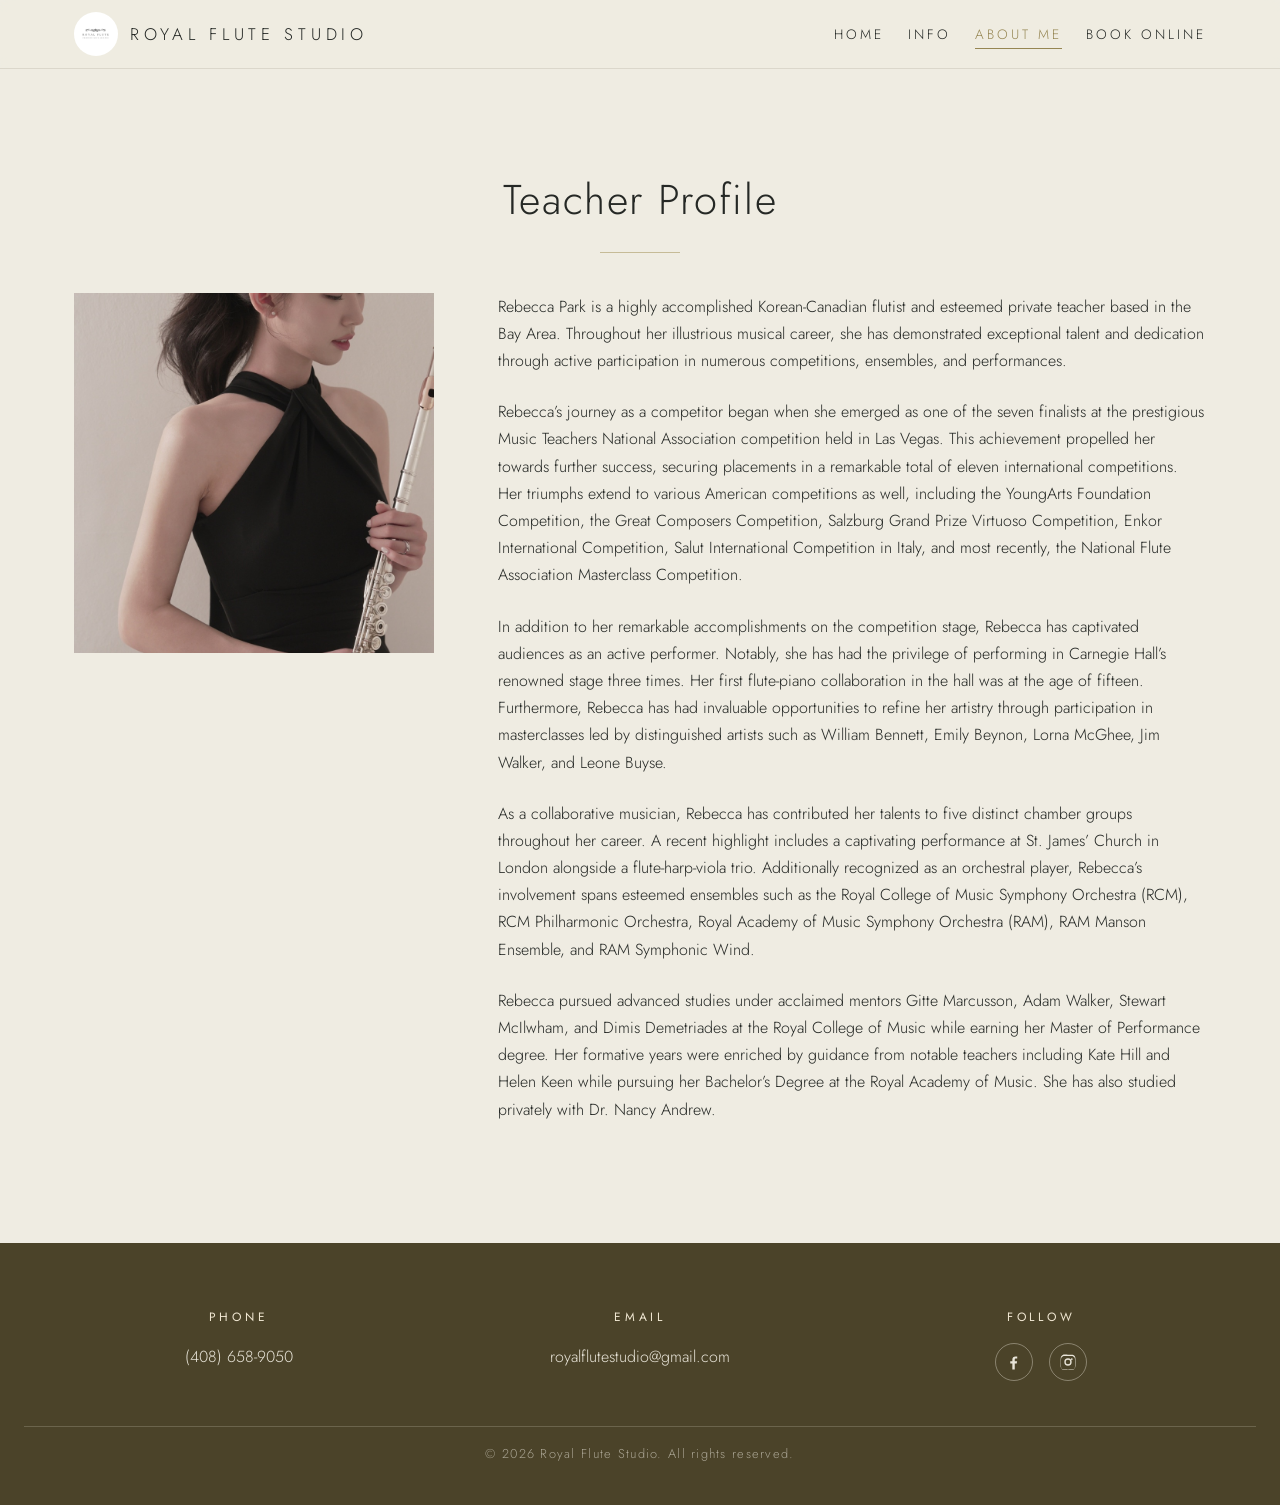
==== about-me.html @ ad370b81 "Rewrite as clean static site, remove Wix mirror - Replace 4 ~500KB Wix-mirrored HTML pages with hand" ====
<!DOCTYPE html>
<html lang="en">
<head>
  <meta charset="utf-8" />
  <meta name="viewport" content="width=device-width, initial-scale=1" />
  <title>About Me — Royal Flute Studio</title>
  <meta name="description" content="Rebecca Park is a Korean-Canadian flutist and private flute teacher based in the Bay Area. Trained at the Royal College of Music and Royal Academy of Music." />
  <link rel="icon" type="image/jpeg" href="assets/logo.jpeg" />
  <link rel="preconnect" href="https://fonts.googleapis.com" />
  <link rel="preconnect" href="https://fonts.gstatic.com" crossorigin />
  <link href="https://fonts.googleapis.com/css2?family=Jost:wght@200;300;400;500;600&display=swap" rel="stylesheet" />
  <link rel="stylesheet" href="styles.css" />
</head>
<body>

<header class="site-header">
  <div class="site-header__inner">
    <a class="brand" href="index.html">
      <img src="assets/logo.jpeg" alt="Royal Flute Studio logo" />
      <span class="brand__name">Royal Flute Studio</span>
    </a>
    <button class="nav-toggle" aria-label="Open menu" aria-controls="primary-nav" aria-expanded="false">&#9776;</button>
    <ul class="nav" id="primary-nav">
      <li><a href="index.html">Home</a></li>
      <li><a href="info.html">Info</a></li>
      <li><a href="about-me.html" aria-current="page">About Me</a></li>
      <li><a href="book-online.html">Book Online</a></li>
    </ul>
  </div>
</header>

<main>
  <section class="section">
    <h2 class="section__title">Teacher Profile</h2>
    <div class="section__rule" aria-hidden="true"></div>
    <div class="bio">
      <img src="assets/teacher-portrait.jpeg" alt="Rebecca Park, flutist and teacher" />
      <div>
        <p>Rebecca Park is a highly accomplished Korean-Canadian flutist and esteemed private teacher based in the Bay Area. Throughout her illustrious musical career, she has demonstrated exceptional talent and dedication through active participation in numerous competitions, ensembles, and performances.</p>

        <p>Rebecca&rsquo;s journey as a competitor began when she emerged as one of the seven finalists at the prestigious Music Teachers National Association competition held in Las Vegas. This achievement propelled her towards further success, securing placements in a remarkable total of eleven international competitions. Her triumphs extend to various American competitions as well, including the YoungArts Foundation Competition, the Great Composers Competition, Salzburg Grand Prize Virtuoso Competition, Enkor International Competition, Salut International Competition in Italy, and most recently, the National Flute Association Masterclass Competition.</p>

        <p>In addition to her remarkable accomplishments on the competition stage, Rebecca has captivated audiences as an active performer. Notably, she has had the privilege of performing in Carnegie Hall&rsquo;s renowned stage three times. Her first flute-piano collaboration in the hall was at the age of fifteen. Furthermore, Rebecca has had invaluable opportunities to refine her artistry through participation in masterclasses led by distinguished artists such as William Bennett, Emily Beynon, Lorna McGhee, Jim Walker, and Leone Buyse.</p>

        <p>As a collaborative musician, Rebecca has contributed her talents to five distinct chamber groups throughout her career. A recent highlight includes a captivating performance at St. James&rsquo; Church in London alongside a flute-harp-viola trio. Additionally recognized as an orchestral player, Rebecca&rsquo;s involvement spans esteemed ensembles such as the Royal College of Music Symphony Orchestra (RCM), RCM Philharmonic Orchestra, Royal Academy of Music Symphony Orchestra (RAM), RAM Manson Ensemble, and RAM Symphonic Wind.</p>

        <p>Rebecca pursued advanced studies under acclaimed mentors Gitte Marcusson, Adam Walker, Stewart McIlwham, and Dimis Demetriades at the Royal College of Music while earning her Master of Performance degree. Her formative years were enriched by guidance from notable teachers including Kate Hill and Helen Keen while pursuing her Bachelor&rsquo;s Degree at the Royal Academy of Music. She has also studied privately with Dr. Nancy Andrew.</p>
      </div>
    </div>
  </section>
</main>

<footer class="site-footer">
  <div class="site-footer__inner">
    <div>
      <h4>Phone</h4>
      <p><a href="tel:+14086589050">(408)&nbsp;658&#8209;9050</a></p>
    </div>
    <div>
      <h4>Email</h4>
      <p><a href="mailto:royalflutestudio@gmail.com">royalflutestudio@gmail.com</a></p>
    </div>
    <div>
      <h4>Follow</h4>
      <div class="socials">
        <a href="https://www.facebook.com/royalflute" aria-label="Facebook" target="_blank" rel="noopener">
          <svg viewBox="0 0 24 24" fill="currentColor" aria-hidden="true"><path d="M13 22v-8h2.7l.4-3.1H13V8.9c0-.9.3-1.5 1.6-1.5h1.7V4.6c-.3 0-1.3-.1-2.4-.1-2.4 0-4.1 1.5-4.1 4.2v2.3H7v3.1h2.8V22H13z"/></svg>
        </a>
        <a href="https://www.instagram.com/royalflutestudio/" aria-label="Instagram" target="_blank" rel="noopener">
          <svg viewBox="0 0 24 24" fill="currentColor" aria-hidden="true"><path d="M12 2.2c3.2 0 3.6 0 4.8.1 1.2.1 1.8.2 2.2.4.6.2 1 .5 1.5 1 .5.5.7.9 1 1.5.2.4.3 1 .4 2.2.1 1.2.1 1.6.1 4.8s0 3.6-.1 4.8c-.1 1.2-.2 1.8-.4 2.2-.2.6-.5 1-1 1.5-.5.5-.9.7-1.5 1-.4.2-1 .3-2.2.4-1.2.1-1.6.1-4.8.1s-3.6 0-4.8-.1c-1.2-.1-1.8-.2-2.2-.4-.6-.2-1-.5-1.5-1-.5-.5-.7-.9-1-1.5-.2-.4-.3-1-.4-2.2C2.2 15.6 2.2 15.2 2.2 12s0-3.6.1-4.8c.1-1.2.2-1.8.4-2.2.2-.6.5-1 1-1.5.5-.5.9-.7 1.5-1 .4-.2 1-.3 2.2-.4C8.4 2.2 8.8 2.2 12 2.2zm0 1.8c-3.1 0-3.5 0-4.7.1-1.1.1-1.7.2-2.1.4-.5.2-.9.4-1.3.8-.4.4-.6.8-.8 1.3-.2.4-.3 1-.4 2.1-.1 1.2-.1 1.6-.1 4.7s0 3.5.1 4.7c.1 1.1.2 1.7.4 2.1.2.5.4.9.8 1.3.4.4.8.6 1.3.8.4.2 1 .3 2.1.4 1.2.1 1.6.1 4.7.1s3.5 0 4.7-.1c1.1-.1 1.7-.2 2.1-.4.5-.2.9-.4 1.3-.8.4-.4.6-.8.8-1.3.2-.4.3-1 .4-2.1.1-1.2.1-1.6.1-4.7s0-3.5-.1-4.7c-.1-1.1-.2-1.7-.4-2.1-.2-.5-.4-.9-.8-1.3-.4-.4-.8-.6-1.3-.8-.4-.2-1-.3-2.1-.4-1.2-.1-1.6-.1-4.7-.1zm0 3.1a4.9 4.9 0 1 1 0 9.8 4.9 4.9 0 0 1 0-9.8zm0 1.8a3.1 3.1 0 1 0 0 6.2 3.1 3.1 0 0 0 0-6.2zm5.1-2a1.1 1.1 0 1 1 0 2.3 1.1 1.1 0 0 1 0-2.3z"/></svg>
        </a>
      </div>
    </div>
  </div>
  <p class="site-footer__bottom">&copy; <span id="year"></span> Royal Flute Studio. All rights reserved.</p>
</footer>

<script>
  document.getElementById('year').textContent = new Date().getFullYear();
  var toggle = document.querySelector('.nav-toggle');
  var nav = document.getElementById('primary-nav');
  toggle && toggle.addEventListener('click', function () {
    var open = nav.dataset.open === 'true';
    nav.dataset.open = String(!open);
    toggle.setAttribute('aria-expanded', String(!open));
  });
</script>

</body>
</html>
---- styles.css ----
/* ============================================================
   Royal Flute Studio — global stylesheet
   Edit colors/fonts in :root, then save. No build step needed.
   Palette inspired by the original Wix site:
     cream background, sage-grey text, warm gold accents.
   ============================================================ */

:root {
  /* Backgrounds */
  --color-bg: #EFECE2;          /* cream — main */
  --color-bg-soft: #F7F5F1;     /* lighter cream — alt section */
  --color-bg-dark: #4B4329;     /* dark brown — footer */

  /* Text */
  --color-text: #252825;        /* near-black */
  --color-text-soft: #6E776E;   /* sage grey — body copy */
  --color-text-mute: #968653;   /* warm gold — small labels */

  /* Accents */
  --color-accent: #968653;      /* warm gold — buttons, links */
  --color-accent-hover: #4B4329;
  --color-rule: #C6BB97;        /* tan — thin rules / dividers */

  /* Type — Jost is an open-source clone of Futura LT, matching the original Wix design.
     One geometric sans family used throughout. Hierarchy comes from weight + tracking, not multiple fonts. */
  --font-display: "Jost", "Futura", "Century Gothic", "Helvetica Neue", sans-serif;
  --font-heading: "Jost", "Futura", "Century Gothic", "Helvetica Neue", sans-serif;
  --font-body: "Jost", "Futura", "Helvetica Neue", Arial, sans-serif;

  /* Layout */
  --max-width: 1180px;
  --space-1: 0.5rem;
  --space-2: 1rem;
  --space-3: 1.5rem;
  --space-4: 2.5rem;
  --space-5: 4rem;
  --space-6: 6rem;
}

*,
*::before,
*::after {
  box-sizing: border-box;
}

html { scroll-behavior: smooth; }

body {
  margin: 0;
  font-family: var(--font-body);
  font-weight: 300;
  font-size: 16px;
  line-height: 1.7;
  color: var(--color-text);
  background: var(--color-bg);
  -webkit-font-smoothing: antialiased;
}

img {
  max-width: 100%;
  height: auto;
  display: block;
}

a {
  color: var(--color-accent);
  text-decoration: none;
  transition: color 0.15s ease;
}

a:hover { color: var(--color-accent-hover); }

h1, h2, h3 {
  font-family: var(--font-heading);
  font-weight: 300;
  letter-spacing: 0.04em;
  margin: 0 0 var(--space-2);
  color: var(--color-text);
}

p { margin: 0 0 var(--space-2); }

/* ---------- Header / nav ---------- */
.site-header {
  position: sticky;
  top: 0;
  z-index: 50;
  background: rgba(239, 236, 226, 0.94);
  backdrop-filter: saturate(160%) blur(8px);
  border-bottom: 1px solid rgba(75, 67, 41, 0.12);
}

.site-header__inner {
  max-width: var(--max-width);
  margin: 0 auto;
  padding: 0.75rem var(--space-3);
  display: flex;
  align-items: center;
  justify-content: space-between;
  gap: var(--space-3);
}

.brand {
  display: flex;
  align-items: center;
  gap: 0.75rem;
  color: var(--color-text);
}

.brand img {
  width: 44px;
  height: 44px;
  border-radius: 50%;
  object-fit: cover;
}

.brand__name {
  font-family: var(--font-display);
  font-weight: 300;
  font-size: 1.05rem;
  letter-spacing: 0.28em;
  text-transform: uppercase;
  line-height: 1;
  color: var(--color-text);
}

.nav {
  display: flex;
  gap: var(--space-3);
  list-style: none;
  margin: 0;
  padding: 0;
}

.nav a {
  font-family: var(--font-body);
  font-weight: 300;
  font-size: 0.85rem;
  letter-spacing: 0.22em;
  text-transform: uppercase;
  color: var(--color-text);
  padding: 0.25rem 0;
  border-bottom: 1px solid transparent;
}

.nav a:hover,
.nav a[aria-current="page"] {
  color: var(--color-accent);
  border-bottom-color: var(--color-accent);
}

.nav-toggle {
  display: none;
  background: none;
  border: 0;
  font-size: 1.5rem;
  cursor: pointer;
  color: var(--color-text);
  padding: 0.25rem 0.5rem;
}

/* ---------- Hero ---------- */
.hero {
  position: relative;
  min-height: 78vh;
  display: grid;
  grid-template-columns: 1.1fr 1fr;
  align-items: stretch;
  background: var(--color-bg);
}

.hero__copy {
  display: flex;
  flex-direction: column;
  justify-content: center;
  align-items: center;
  text-align: center;
  padding: var(--space-5) var(--space-4);
}

.hero__title {
  font-family: var(--font-display);
  font-weight: 300;
  font-size: clamp(2.6rem, 6vw, 4.5rem);
  letter-spacing: 0.04em;
  margin: 0 0 var(--space-2);
  color: var(--color-text);
  line-height: 1.15;
}

.hero__title-mark {
  display: block;
  font-family: var(--font-body);
  font-weight: 400;
  font-size: 0.8rem;
  letter-spacing: 0.4em;
  text-transform: uppercase;
  color: var(--color-accent);
  margin-bottom: var(--space-2);
}

.hero__rule {
  width: 80px;
  height: 1px;
  background: var(--color-rule);
  margin: var(--space-2) auto var(--space-3);
}

.hero__tagline {
  font-family: var(--font-body);
  font-weight: 300;
  font-size: clamp(0.85rem, 1.1vw, 1rem);
  letter-spacing: 0.32em;
  text-transform: uppercase;
  color: var(--color-text-soft);
  margin: 0;
}

.hero__image {
  background-size: cover;
  background-position: center;
  min-height: 78vh;
}

/* ---------- Alternating image+text rows ---------- */
.row-section {
  padding: var(--space-6) var(--space-3);
}

.row-section--alt { background: var(--color-bg-soft); }

.row-section__inner {
  max-width: var(--max-width);
  margin: 0 auto;
  display: grid;
  grid-template-columns: 1fr 1fr;
  gap: var(--space-5);
  align-items: center;
}

.row-section--flipped .row-section__inner > .row-section__image { order: 2; }

.row-section__image {
  width: 100%;
  aspect-ratio: 4 / 3;
  object-fit: cover;
}

.row-section__eyebrow {
  font-family: var(--font-body);
  font-size: 0.75rem;
  font-weight: 400;
  letter-spacing: 0.36em;
  text-transform: uppercase;
  color: var(--color-accent);
  margin: 0 0 var(--space-2);
}

.row-section__title {
  font-family: var(--font-heading);
  font-weight: 300;
  font-size: clamp(2rem, 3.5vw, 2.6rem);
  letter-spacing: 0.02em;
  margin-bottom: var(--space-3);
}

.row-section__body {
  color: var(--color-text-soft);
  margin-bottom: var(--space-3);
}

/* ---------- Centered CTA strip ---------- */
.cta-strip {
  padding: var(--space-6) var(--space-3);
  text-align: center;
  background: var(--color-bg);
  border-top: 1px solid var(--color-rule);
  border-bottom: 1px solid var(--color-rule);
}

.cta-strip__eyebrow {
  font-family: var(--font-body);
  font-size: 0.75rem;
  font-weight: 400;
  letter-spacing: 0.36em;
  text-transform: uppercase;
  color: var(--color-accent);
  margin: 0 0 var(--space-2);
}

.cta-strip__title {
  font-family: var(--font-heading);
  font-weight: 300;
  font-size: clamp(2rem, 3.5vw, 2.6rem);
  letter-spacing: 0.02em;
  margin: 0 0 var(--space-3);
}

/* ---------- Button ---------- */
.btn {
  display: inline-block;
  padding: 0.85rem 2.2rem;
  font-family: var(--font-body);
  font-weight: 400;
  font-size: 0.8rem;
  letter-spacing: 0.28em;
  text-transform: uppercase;
  color: var(--color-accent-hover);
  background: transparent;
  border: 1px solid var(--color-accent-hover);
  cursor: pointer;
  transition: background 0.18s ease, color 0.18s ease;
}

.btn:hover {
  background: var(--color-accent-hover);
  color: var(--color-bg);
}

.btn--solid {
  background: var(--color-accent-hover);
  color: var(--color-bg);
}

.btn--solid:hover {
  background: var(--color-accent);
  border-color: var(--color-accent);
  color: #fff;
}

/* ---------- Generic centered page section ---------- */
.section {
  max-width: var(--max-width);
  margin: 0 auto;
  padding: var(--space-6) var(--space-3);
}

.section--alt {
  background: var(--color-bg-soft);
  max-width: none;
  padding: var(--space-6) var(--space-3);
}

.section--alt > .section__inner {
  max-width: var(--max-width);
  margin: 0 auto;
}

.section__title {
  font-family: var(--font-heading);
  font-weight: 300;
  font-size: clamp(2rem, 3.5vw, 2.6rem);
  letter-spacing: 0.04em;
  text-align: center;
  margin-bottom: var(--space-1);
}

.section__rule {
  width: 80px;
  height: 1px;
  background: var(--color-rule);
  margin: var(--space-2) auto var(--space-4);
}

/* ---------- Lesson goals list ---------- */
.goals-list {
  padding-left: 0;
  list-style: none;
  color: var(--color-text-soft);
}

.goals-list li {
  position: relative;
  padding-left: 1.5rem;
  margin-bottom: 0.8rem;
}

.goals-list li::before {
  content: "♪";
  position: absolute;
  left: 0;
  color: var(--color-accent);
  font-size: 1rem;
  line-height: 1.6;
}

/* ---------- Pricing tiers ---------- */
.tiers {
  display: grid;
  grid-template-columns: repeat(2, 1fr);
  gap: var(--space-3);
  margin-top: var(--space-3);
}

.tier {
  background: var(--color-bg);
  border: 1px solid var(--color-rule);
  padding: var(--space-4);
  text-align: center;
}

.tier h3 {
  font-family: var(--font-heading);
  font-weight: 300;
  font-size: 1.5rem;
  letter-spacing: 0.06em;
  margin-bottom: var(--space-1);
}

.tier__rule {
  width: 50px;
  height: 1px;
  background: var(--color-rule);
  margin: var(--space-2) auto;
}

.tier__price {
  font-family: var(--font-body);
  font-weight: 400;
  font-size: 0.78rem;
  letter-spacing: 0.22em;
  text-transform: uppercase;
  color: var(--color-accent);
  margin-bottom: var(--space-3);
}

.tier p {
  color: var(--color-text-soft);
  margin-bottom: var(--space-2);
  text-align: left;
}

.note {
  margin-top: var(--space-3);
  text-align: center;
  font-size: 0.85rem;
  color: var(--color-text-mute);
  letter-spacing: 0.18em;
  text-transform: uppercase;
}

/* ---------- About / bio layout ---------- */
.bio {
  display: grid;
  grid-template-columns: 360px 1fr;
  gap: var(--space-5);
  align-items: start;
}

.bio img {
  width: 100%;
  aspect-ratio: 1 / 1;
  object-fit: cover;
}

.bio p { margin-bottom: var(--space-3); }

/* ---------- Book Online (form embed) ---------- */
.form-wrap { max-width: 760px; margin: 0 auto; }

.form-wrap iframe {
  width: 100%;
  min-height: 1300px;
  border: 0;
  background: var(--color-bg);
}

/* ---------- Footer ---------- */
.site-footer {
  background: var(--color-bg-dark);
  color: #e8e4d8;
  padding: var(--space-5) var(--space-3) var(--space-3);
  margin-top: 0;
}

.site-footer__inner {
  max-width: var(--max-width);
  margin: 0 auto;
  display: grid;
  grid-template-columns: repeat(3, 1fr);
  gap: var(--space-3);
  text-align: center;
}

.site-footer h4 {
  font-family: var(--font-body);
  font-weight: 400;
  font-size: 0.75rem;
  letter-spacing: 0.32em;
  text-transform: uppercase;
  color: #f0e7d2;
  margin: 0 0 var(--space-2);
}

.site-footer a { color: #e8e4d8; }
.site-footer a:hover { color: #fff; }

.socials {
  display: flex;
  justify-content: center;
  gap: var(--space-2);
}

.socials a {
  width: 38px;
  height: 38px;
  display: inline-flex;
  align-items: center;
  justify-content: center;
  border: 1px solid rgba(232, 228, 216, 0.4);
  border-radius: 50%;
  transition: background 0.18s ease, color 0.18s ease, border-color 0.18s ease;
}

.socials a:hover {
  background: #f0e7d2;
  color: var(--color-bg-dark);
  border-color: #f0e7d2;
}

.socials svg { width: 18px; height: 18px; }

.site-footer__bottom {
  border-top: 1px solid rgba(232, 228, 216, 0.2);
  margin-top: var(--space-4);
  padding-top: var(--space-2);
  text-align: center;
  font-size: 0.8rem;
  color: rgba(232, 228, 216, 0.6);
  letter-spacing: 0.1em;
}

/* ---------- Responsive ---------- */
@media (max-width: 900px) {
  .hero {
    grid-template-columns: 1fr;
    min-height: auto;
  }
  .hero__image { min-height: 50vh; order: -1; }
  .hero__copy { padding: var(--space-4) var(--space-2); }

  .row-section__inner,
  .bio {
    grid-template-columns: 1fr;
    gap: var(--space-3);
  }
  .row-section--flipped .row-section__inner > .row-section__image { order: -1; }

  .tiers { grid-template-columns: 1fr; }

  .site-footer__inner {
    grid-template-columns: 1fr;
    gap: var(--space-3);
  }

  .row-section,
  .cta-strip,
  .section,
  .section--alt { padding: var(--space-5) var(--space-2); }
}

@media (max-width: 640px) {
  .nav-toggle { display: inline-block; }

  .nav {
    display: none;
    position: absolute;
    top: 100%;
    right: var(--space-2);
    background: var(--color-bg);
    border: 1px solid var(--color-rule);
    flex-direction: column;
    gap: var(--space-1);
    padding: var(--space-2) var(--space-3);
    min-width: 180px;
  }

  .nav[data-open="true"] { display: flex; }
}
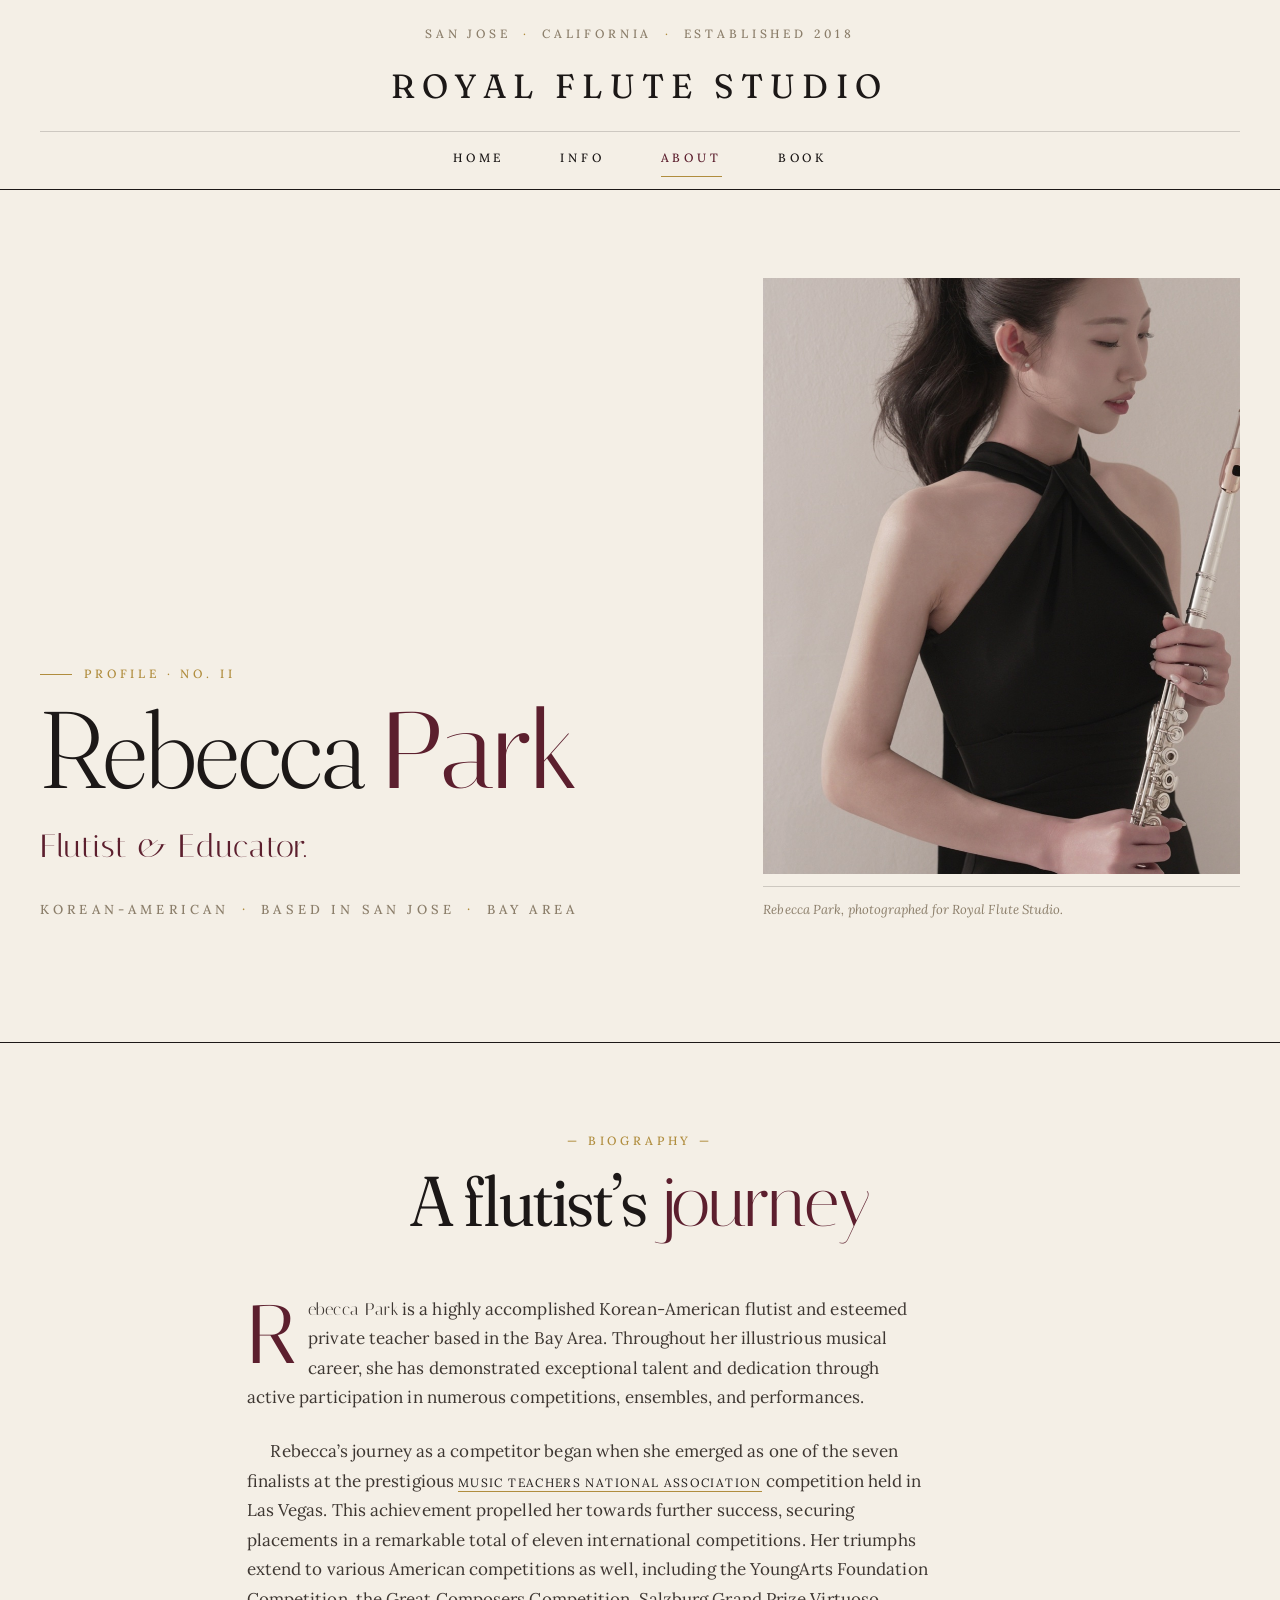
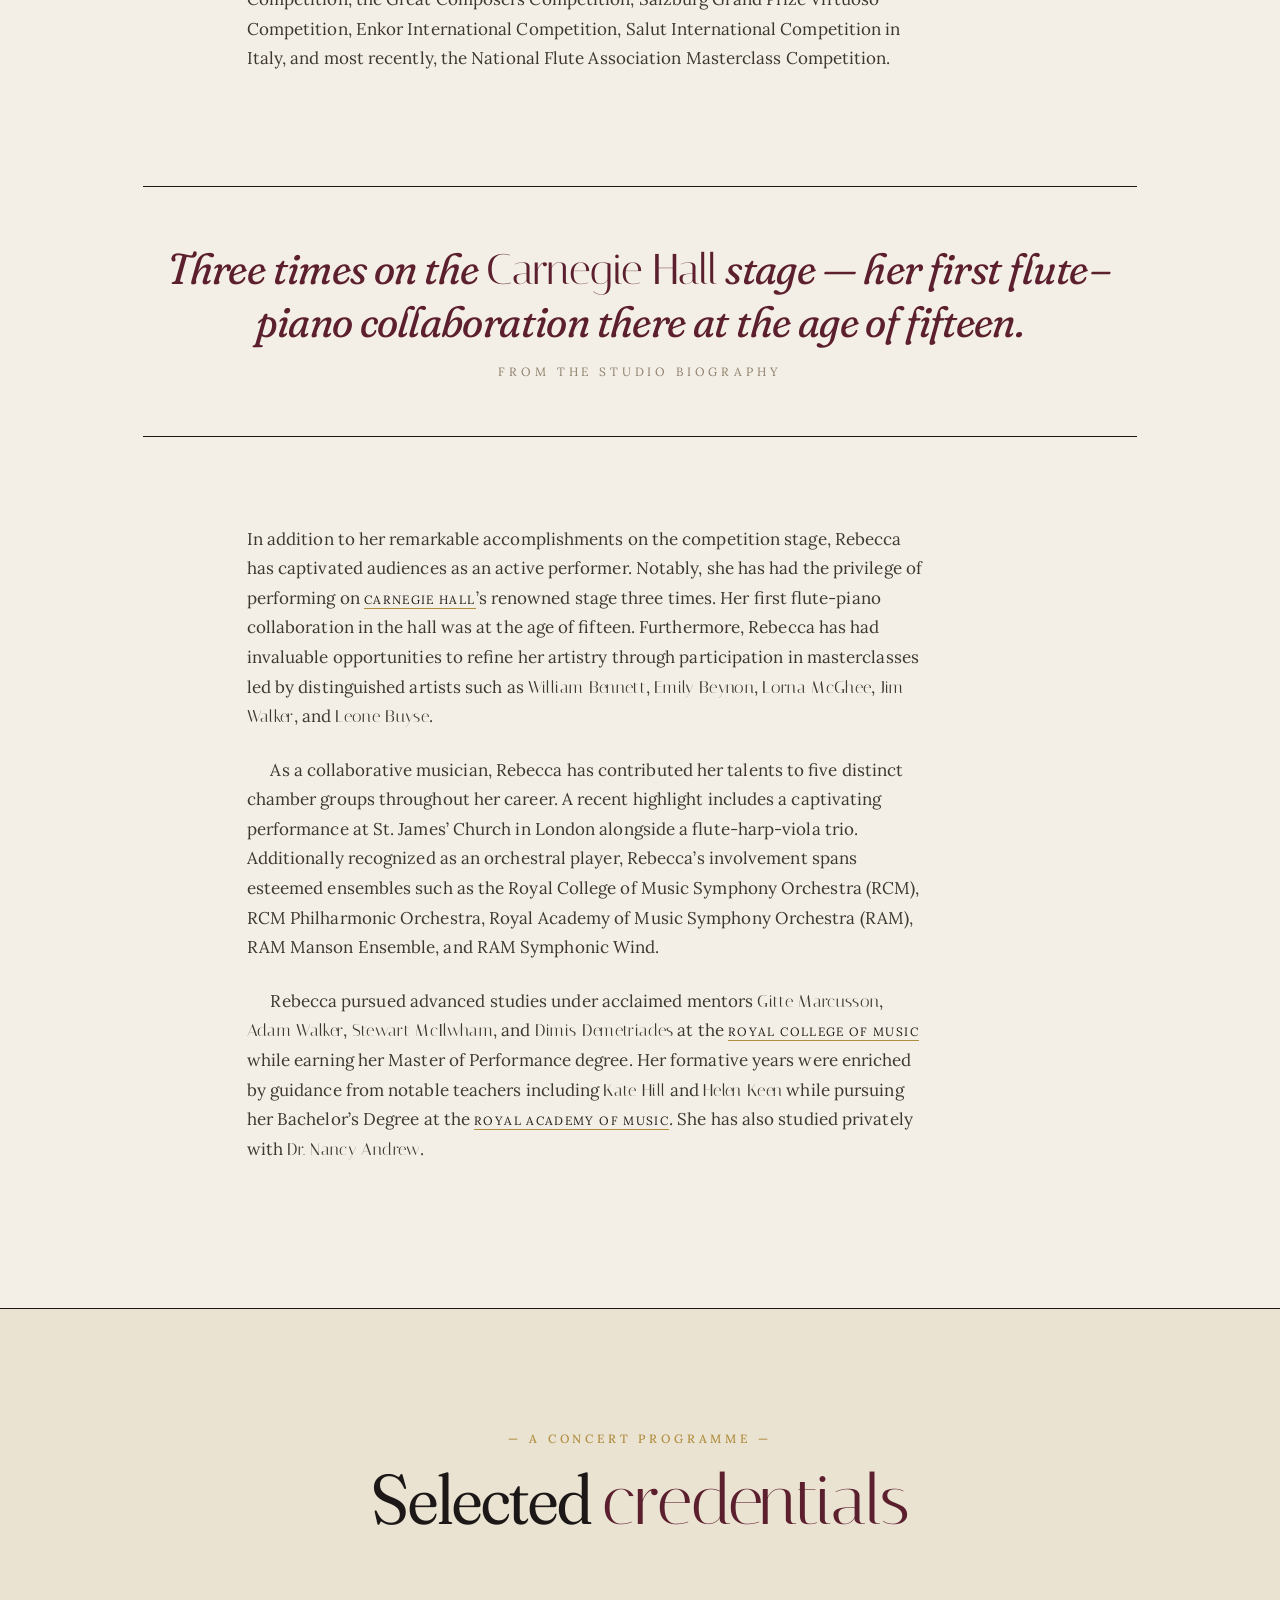
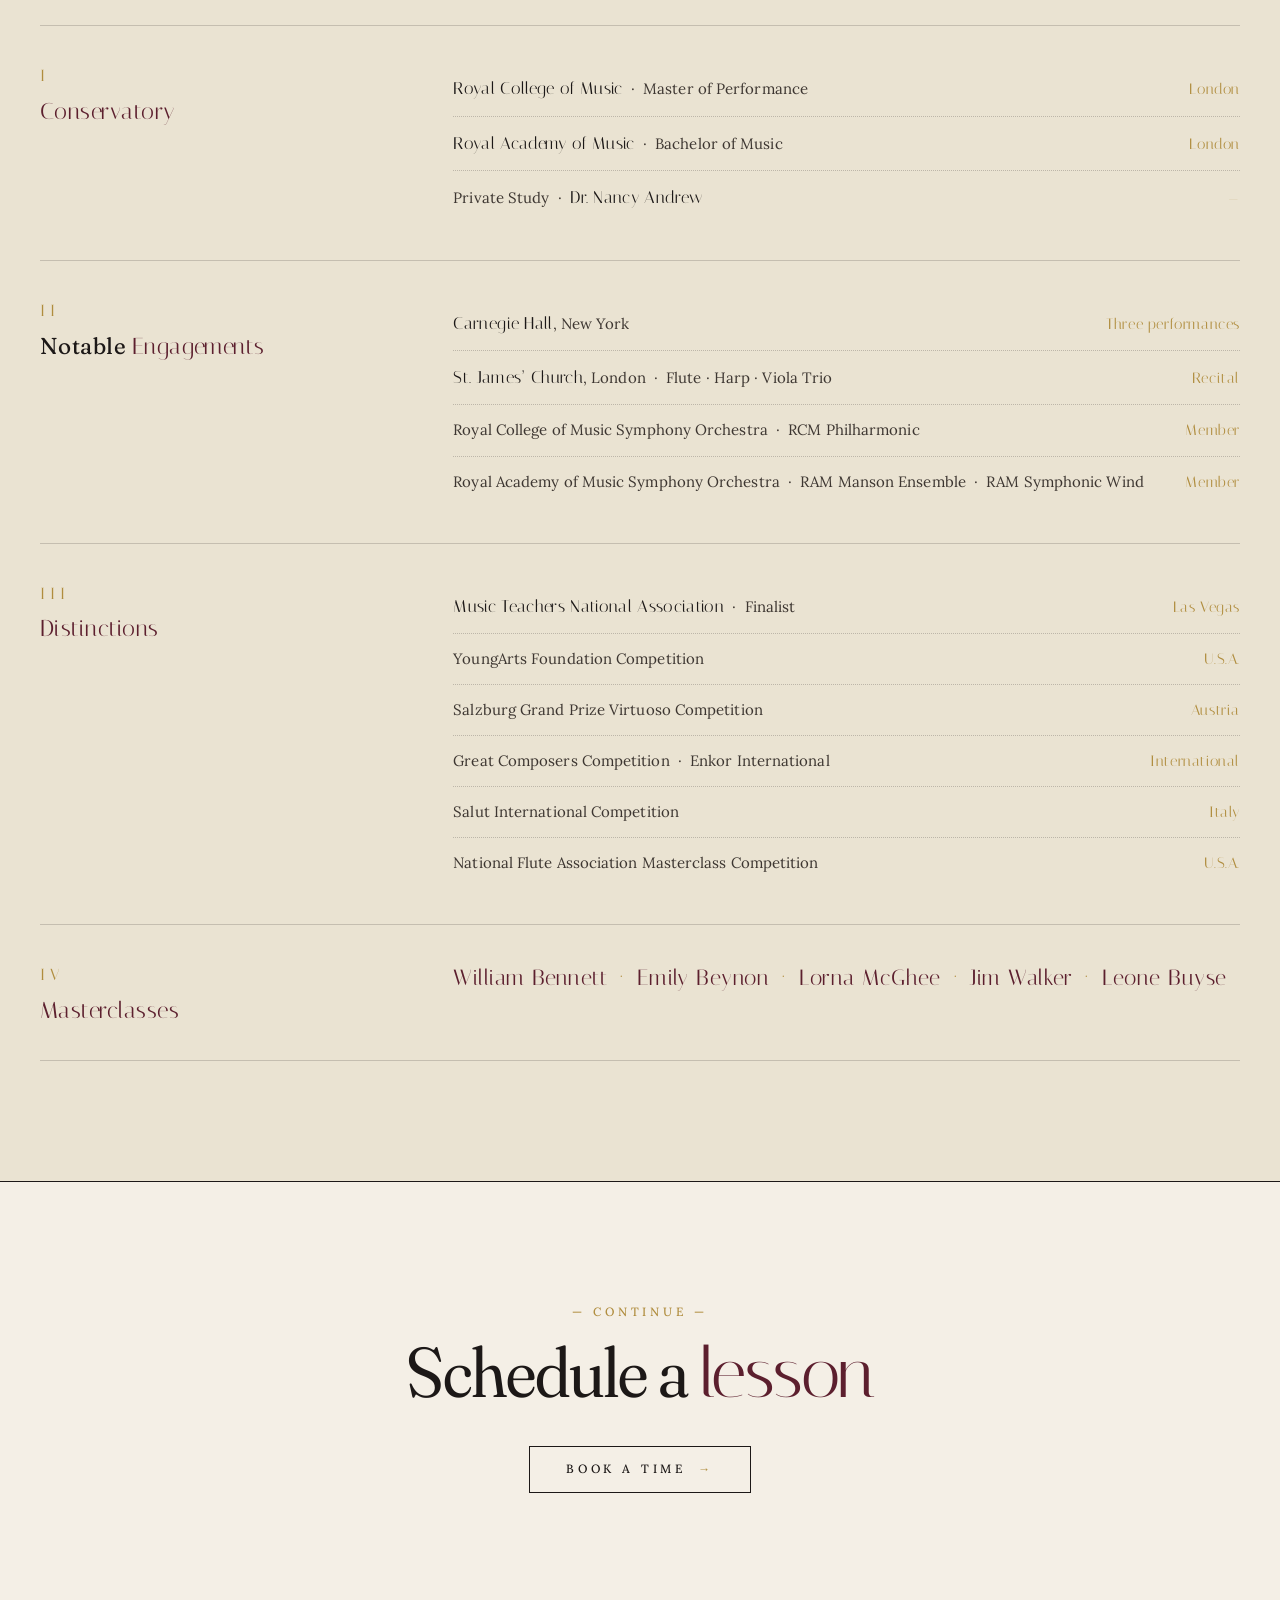
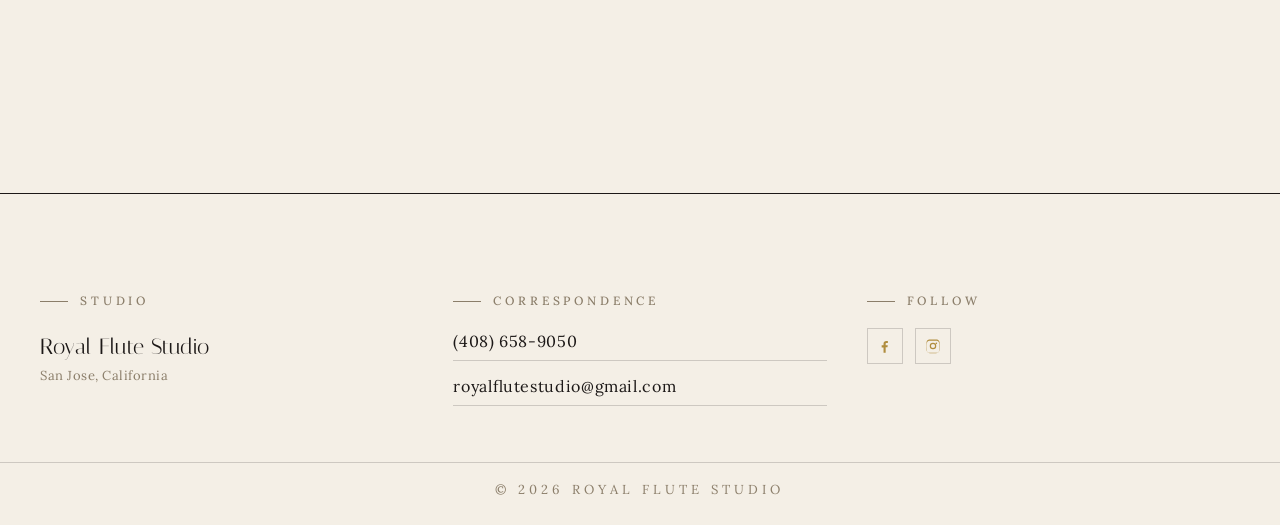
==== commit 46f5e693: "Editorial redesign + SEO foundation + favicons Redesign — "Conservatory Classicism" editorial direct" ====
--- a/about-me.html
+++ b/about-me.html
@@ -3,87 +3,752 @@
 <head>
   <meta charset="utf-8" />
   <meta name="viewport" content="width=device-width, initial-scale=1" />
-  <title>About Me — Royal Flute Studio</title>
-  <meta name="description" content="Rebecca Park is a Korean-Canadian flutist and private flute teacher based in the Bay Area. Trained at the Royal College of Music and Royal Academy of Music." />
-  <link rel="icon" type="image/jpeg" href="assets/logo.jpeg" />
+  <title>Rebecca Park, Flutist — Royal Flute Studio · San Jose</title>
+  <meta name="description" content="Rebecca Park is a Korean-American flutist and private flute teacher based in San Jose. Trained at the Royal College of Music and Royal Academy of Music in London, with three performances on the Carnegie Hall stage." />
+  <link rel="canonical" href="https://royal-flute-studio.com/about-me.html" />
+
+  <meta property="og:type" content="website" />
+  <meta property="og:site_name" content="Royal Flute Studio" />
+  <meta property="og:locale" content="en_US" />
+  <meta property="og:url" content="https://royal-flute-studio.com/about-me.html" />
+  <meta property="og:title" content="Rebecca Park, Flutist — Royal Flute Studio" />
+  <meta property="og:description" content="Rebecca Park is a Korean-American flutist and private flute teacher based in San Jose. Trained at the Royal College of Music and Royal Academy of Music in London, with three performances on the Carnegie Hall stage." />
+  <meta property="og:image" content="https://royal-flute-studio.com/assets/teacher-portrait.jpeg" />
+  <meta property="og:image:alt" content="Rebecca Park, founder of Royal Flute Studio" />
+
+  <meta name="twitter:card" content="summary_large_image" />
+  <meta name="twitter:title" content="Rebecca Park, Flutist — Royal Flute Studio" />
+  <meta name="twitter:description" content="Rebecca Park is a Korean-American flutist and private flute teacher based in San Jose. Trained at the Royal College of Music and Royal Academy of Music in London, with three performances on the Carnegie Hall stage." />
+  <meta name="twitter:image" content="https://royal-flute-studio.com/assets/teacher-portrait.jpeg" />
+  <link rel="icon" type="image/x-icon" href="/favicon.ico" />
+  <link rel="icon" type="image/png" sizes="32x32" href="/favicon-32.png" />
+  <link rel="icon" type="image/png" sizes="16x16" href="/favicon-16.png" />
+  <link rel="apple-touch-icon" sizes="180x180" href="/apple-touch-icon.png" />
+
   <link rel="preconnect" href="https://fonts.googleapis.com" />
   <link rel="preconnect" href="https://fonts.gstatic.com" crossorigin />
-  <link href="https://fonts.googleapis.com/css2?family=Jost:wght@200;300;400;500;600&display=swap" rel="stylesheet" />
+  <link href="https://fonts.googleapis.com/css2?family=Fraunces:opsz,wght,SOFT@9..144,100..900,0..100&family=Italiana&family=Lora:ital,wght@0,400..700;1,400..700&display=swap" rel="stylesheet" />
+
+  <link rel="stylesheet" href="design-tokens.css" />
   <link rel="stylesheet" href="styles.css" />
+
+  <style>
+    /* ── Page-specific: About Me ────────────────────────────── */
+
+    /* Hero — name on left, portrait on right (mirrored from Home) */
+    .about-hero {
+      padding-block: var(--s-8) var(--s-9);
+    }
+
+    .about-hero__grid {
+      align-items: end;
+      row-gap: var(--s-7);
+    }
+
+    .about-hero__intro {
+      grid-column: 1 / span 6;
+      padding-right: clamp(0px, 2vw, 1.5rem);
+    }
+
+    .about-hero__eyebrow {
+      font-family: var(--font-body);
+      font-size: var(--t-eyebrow);
+      font-weight: 500;
+      letter-spacing: var(--tk-eyebrow);
+      text-transform: uppercase;
+      color: var(--gold);
+      margin: 0 0 var(--s-3);
+      display: inline-flex;
+      align-items: center;
+      gap: var(--s-3);
+    }
+
+    .about-hero__eyebrow::before {
+      content: "";
+      display: inline-block;
+      width: 32px;
+      height: 1px;
+      background: var(--gold);
+    }
+
+    .about-hero__name {
+      font-family: var(--font-display);
+      font-variation-settings: var(--fr-hero);
+      font-size: clamp(3.5rem, 8.5vw, 7.5rem);
+      line-height: var(--lh-hero);
+      letter-spacing: var(--tk-tight);
+      color: var(--ink);
+      margin: 0 0 var(--s-4);
+    }
+
+    .about-hero__name em {
+      font-style: normal;
+      font-family: var(--font-accent);
+      color: var(--burgundy);
+    }
+
+    .about-hero__tagline {
+      font-family: var(--font-accent);
+      font-size: clamp(1.5rem, 2.5vw, 2rem);
+      letter-spacing: 0.02em;
+      color: var(--burgundy);
+      margin: 0 0 var(--s-5);
+    }
+
+    .about-hero__sub {
+      font-family: var(--font-body);
+      font-size: var(--t-meta);
+      font-weight: 500;
+      letter-spacing: var(--tk-eyebrow);
+      text-transform: uppercase;
+      color: var(--muted);
+      margin: 0;
+    }
+
+    .about-hero__sub span:not(:last-child)::after {
+      content: " · ";
+      color: var(--gold);
+      padding-inline: 0.4em;
+    }
+
+    .about-hero__portrait {
+      grid-column: 8 / span 5;
+      position: relative;
+      margin: 0;
+    }
+
+    .about-hero__portrait img {
+      width: 100%;
+      aspect-ratio: 4 / 5;
+      object-fit: cover;
+      filter: saturate(0.92) contrast(1.02);
+    }
+
+    .about-hero__caption {
+      margin-top: var(--s-3);
+      padding-top: var(--s-3);
+      border-top: 1px solid var(--hairline);
+      font-family: var(--font-body);
+      font-size: var(--t-meta);
+      font-style: italic;
+      color: var(--muted);
+    }
+
+    @media (max-width: 880px) {
+      .about-hero__intro,
+      .about-hero__portrait { grid-column: 1 / -1; }
+      .about-hero__intro { padding-right: 0; order: 2; }
+      .about-hero__portrait { order: 1; }
+    }
+
+    /* ── Bio article ─────────────────────────────────────────── */
+
+    .about-article {
+      padding-block: var(--s-8) var(--s-9);
+      border-top: 1px solid var(--ink);
+    }
+
+    .about-article__head {
+      grid-column: 3 / span 8;
+      text-align: center;
+      margin-bottom: var(--s-7);
+    }
+
+    .about-article__kicker {
+      font-family: var(--font-body);
+      font-size: var(--t-eyebrow);
+      font-weight: 500;
+      letter-spacing: var(--tk-eyebrow);
+      text-transform: uppercase;
+      color: var(--gold);
+      margin: 0 0 var(--s-3);
+    }
+
+    .about-article__head h2 {
+      font-family: var(--font-display);
+      font-variation-settings: var(--fr-h2);
+      font-size: var(--t-display);
+      line-height: var(--lh-display);
+      letter-spacing: var(--tk-tight);
+      color: var(--ink);
+      margin: 0;
+    }
+
+    .about-article__head h2 em {
+      font-style: normal;
+      font-family: var(--font-accent);
+      color: var(--burgundy);
+    }
+
+    .about-article__body {
+      grid-column: 3 / span 7;
+      font-size: var(--t-body);
+      line-height: var(--lh-body);
+      color: var(--ink-soft);
+    }
+
+    .about-article__body > p {
+      margin: 0 0 var(--s-5);
+    }
+
+    .about-article__body > p + p {
+      text-indent: 1.4em;
+    }
+
+    /* Drop cap: only the first paragraph; suppress indent */
+    .about-article__body > p.drop-cap {
+      text-indent: 0;
+    }
+
+    .about-article__pull {
+      grid-column: 2 / span 10;
+      font-family: var(--font-display);
+      font-variation-settings: var(--fr-pull);
+      font-size: clamp(1.8rem, 3.4vw, 2.7rem);
+      line-height: 1.22;
+      letter-spacing: var(--tk-tight);
+      color: var(--burgundy);
+      font-style: italic;
+      text-align: center;
+      border-top: 1px solid var(--ink);
+      border-bottom: 1px solid var(--ink);
+      padding-block: var(--s-7);
+      margin: var(--s-8) 0;
+    }
+
+    .about-article__pull em {
+      font-family: var(--font-accent);
+      font-style: normal;
+    }
+
+    .about-article__pull cite {
+      display: block;
+      margin-top: var(--s-4);
+      font-family: var(--font-body);
+      font-style: normal;
+      font-size: var(--t-eyebrow);
+      font-weight: 500;
+      letter-spacing: var(--tk-eyebrow);
+      text-transform: uppercase;
+      color: var(--muted);
+    }
+
+    @media (max-width: 880px) {
+      .about-article__head,
+      .about-article__body,
+      .about-article__pull { grid-column: 1 / -1; }
+    }
+
+    /* ── Credentials (achievements) ──────────────────────────── */
+
+    .about-credits {
+      padding-block: var(--s-9);
+      background: var(--bg-surface);
+      border-top: 1px solid var(--ink);
+    }
+
+    .about-credits__head {
+      grid-column: 3 / span 8;
+      text-align: center;
+      margin-bottom: var(--s-8);
+    }
+
+    .about-credits__head h2 {
+      font-family: var(--font-display);
+      font-variation-settings: var(--fr-h2);
+      font-size: var(--t-display);
+      line-height: var(--lh-display);
+      letter-spacing: var(--tk-tight);
+      color: var(--ink);
+      margin: 0;
+    }
+
+    .about-credits__head h2 em {
+      font-style: normal;
+      font-family: var(--font-accent);
+      color: var(--burgundy);
+    }
+
+    .about-credits__block {
+      grid-column: 1 / -1;
+      display: grid;
+      grid-template-columns: repeat(12, var(--col));
+      column-gap: var(--gutter);
+      row-gap: 0;
+      padding-block: var(--s-6);
+      border-top: 1px solid var(--hairline);
+    }
+
+    .about-credits__block:last-of-type {
+      border-bottom: 1px solid var(--hairline);
+    }
+
+    .about-credits__category {
+      grid-column: 1 / span 3;
+      align-self: start;
+    }
+
+    .about-credits__roman {
+      font-family: var(--font-accent);
+      font-size: 1rem;
+      letter-spacing: 0.3em;
+      color: var(--gold);
+      margin: 0 0 var(--s-2);
+    }
+
+    .about-credits__category h3 {
+      font-family: var(--font-display);
+      font-variation-settings: var(--fr-h3);
+      font-size: clamp(1.25rem, 1.8vw, 1.5rem);
+      letter-spacing: 0.02em;
+      color: var(--ink);
+      margin: 0;
+    }
+
+    .about-credits__category h3 em {
+      font-style: normal;
+      font-family: var(--font-accent);
+      color: var(--burgundy);
+    }
+
+    .about-credits__list {
+      grid-column: 5 / span 8;
+      list-style: none;
+      margin: 0;
+      padding: 0;
+    }
+
+    .about-credits__entry {
+      display: grid;
+      grid-template-columns: 1fr auto;
+      align-items: baseline;
+      gap: var(--s-3);
+      padding-block: var(--s-3);
+      border-bottom: 1px dotted rgba(28, 24, 23, 0.22);
+      font-family: var(--font-body);
+      font-size: var(--t-body-sm);
+      color: var(--ink-soft);
+    }
+
+    .about-credits__entry:last-child {
+      border-bottom: 0;
+    }
+
+    .about-credits__entry .accent {
+      font-size: 1.05rem;
+      color: var(--ink);
+    }
+
+    .about-credits__meta {
+      font-family: var(--font-accent);
+      font-size: var(--t-body-sm);
+      letter-spacing: 0.04em;
+      color: var(--gold);
+      white-space: nowrap;
+    }
+
+    .about-credits__inline {
+      grid-column: 5 / span 8;
+      font-family: var(--font-accent);
+      font-size: clamp(1.1rem, 1.8vw, 1.4rem);
+      color: var(--burgundy);
+      letter-spacing: 0.02em;
+      line-height: 1.5;
+      margin: 0;
+    }
+
+    .about-credits__inline span:not(:last-child)::after {
+      content: "  ·  ";
+      color: var(--gold);
+      padding-inline: 0.25em;
+    }
+
+    @media (max-width: 880px) {
+      .about-credits__category,
+      .about-credits__list,
+      .about-credits__inline { grid-column: 1 / -1; }
+      .about-credits__category { margin-bottom: var(--s-4); }
+    }
+
+    /* ── Closing CTA ─────────────────────────────────────────── */
+
+    .about-cta {
+      padding-block: var(--s-9);
+      text-align: center;
+      border-top: 1px solid var(--ink);
+    }
+
+    .about-cta__inner {
+      grid-column: 3 / span 8;
+    }
+
+    .about-cta__kicker {
+      font-family: var(--font-body);
+      font-size: var(--t-eyebrow);
+      font-weight: 500;
+      letter-spacing: var(--tk-eyebrow);
+      text-transform: uppercase;
+      color: var(--gold);
+      margin: 0 0 var(--s-3);
+    }
+
+    .about-cta h2 {
+      font-family: var(--font-display);
+      font-variation-settings: var(--fr-h2);
+      font-size: var(--t-display);
+      line-height: var(--lh-display);
+      letter-spacing: var(--tk-tight);
+      color: var(--ink);
+      margin: 0 0 var(--s-6);
+    }
+
+    .about-cta h2 em {
+      font-style: normal;
+      font-family: var(--font-accent);
+      color: var(--burgundy);
+    }
+
+    .about-cta a {
+      display: inline-flex;
+      align-items: center;
+      gap: var(--s-3);
+      padding: var(--s-3) var(--s-6);
+      font-family: var(--font-body);
+      font-size: var(--t-eyebrow);
+      font-weight: 500;
+      letter-spacing: var(--tk-eyebrow);
+      text-transform: uppercase;
+      color: var(--ink);
+      border: 1px solid var(--ink);
+      transition: background var(--dur-fast) var(--ease-editorial),
+                  color var(--dur-fast) var(--ease-editorial);
+    }
+
+    .about-cta a::after {
+      content: "→";
+      font-family: var(--font-accent);
+      color: var(--gold);
+      transition: transform var(--dur-med) var(--ease-stately);
+    }
+
+    .about-cta a:hover {
+      background: var(--ink);
+      color: var(--bg-ivory);
+    }
+
+    .about-cta a:hover::after {
+      color: var(--gold-soft);
+      transform: translateX(6px);
+    }
+
+    @media (max-width: 880px) {
+      .about-cta__inner { grid-column: 1 / -1; }
+    }
+  </style>
+  <script type="application/ld+json">
+  {
+    "@context": "https://schema.org",
+    "@type": "Person",
+    "name": "Rebecca Park",
+    "jobTitle": "Flutist and Private Flute Teacher",
+    "description": "Korean-American flutist trained at the Royal Academy of Music and Royal College of Music in London, with three performances on the Carnegie Hall stage.",
+    "image": "https://royal-flute-studio.com/assets/teacher-portrait.jpeg",
+    "url": "https://royal-flute-studio.com/about-me.html",
+    "nationality": ["American", "Canadian"],
+    "alumniOf": [
+      { "@type": "CollegeOrUniversity", "name": "Royal College of Music", "sameAs": "https://www.rcm.ac.uk/" },
+      { "@type": "CollegeOrUniversity", "name": "Royal Academy of Music", "sameAs": "https://www.ram.ac.uk/" }
+    ],
+    "knowsAbout": ["Flute", "Classical Music", "Music Education", "Chamber Music"],
+    "worksFor": {
+      "@type": "MusicSchool",
+      "name": "Royal Flute Studio",
+      "url": "https://royal-flute-studio.com/"
+    },
+    "sameAs": [
+      "https://www.facebook.com/royalflute",
+      "https://www.instagram.com/royalflutestudio/"
+    ]
+  }
+  </script>
+
+  <script type="application/ld+json">
+  {
+    "@context": "https://schema.org",
+    "@type": "BreadcrumbList",
+    "itemListElement": [
+      { "@type": "ListItem", "position": 1, "name": "Home", "item": "https://royal-flute-studio.com/" },
+      { "@type": "ListItem", "position": 2, "name": "About", "item": "https://royal-flute-studio.com/about-me.html" }
+    ]
+  }
+  </script>
 </head>
+
 <body>
 
-<header class="site-header">
-  <div class="site-header__inner">
-    <a class="brand" href="index.html">
-      <img src="assets/logo.jpeg" alt="Royal Flute Studio logo" />
-      <span class="brand__name">Royal Flute Studio</span>
-    </a>
-    <button class="nav-toggle" aria-label="Open menu" aria-controls="primary-nav" aria-expanded="false">&#9776;</button>
-    <ul class="nav" id="primary-nav">
-      <li><a href="index.html">Home</a></li>
-      <li><a href="info.html">Info</a></li>
-      <li><a href="about-me.html" aria-current="page">About Me</a></li>
-      <li><a href="book-online.html">Book Online</a></li>
-    </ul>
-  </div>
+<!-- ──────── Masthead ──────── -->
+<header class="masthead">
+  <p class="masthead__locale">
+    <span>San Jose</span><span>California</span><span>Established 2018</span>
+  </p>
+  <p class="masthead__wordmark"><a href="index.html">Royal Flute Studio</a></p>
+  <nav class="masthead__nav" aria-label="Primary">
+    <a href="index.html">Home</a>
+    <a href="info.html">Info</a>
+    <a href="about-me.html" aria-current="page">About</a>
+    <a href="book-online.html">Book</a>
+  </nav>
 </header>
 
 <main>
-  <section class="section">
-    <h2 class="section__title">Teacher Profile</h2>
-    <div class="section__rule" aria-hidden="true"></div>
-    <div class="bio">
-      <img src="assets/teacher-portrait.jpeg" alt="Rebecca Park, flutist and teacher" />
-      <div>
-        <p>Rebecca Park is a highly accomplished Korean-Canadian flutist and esteemed private teacher based in the Bay Area. Throughout her illustrious musical career, she has demonstrated exceptional talent and dedication through active participation in numerous competitions, ensembles, and performances.</p>
-
-        <p>Rebecca&rsquo;s journey as a competitor began when she emerged as one of the seven finalists at the prestigious Music Teachers National Association competition held in Las Vegas. This achievement propelled her towards further success, securing placements in a remarkable total of eleven international competitions. Her triumphs extend to various American competitions as well, including the YoungArts Foundation Competition, the Great Composers Competition, Salzburg Grand Prize Virtuoso Competition, Enkor International Competition, Salut International Competition in Italy, and most recently, the National Flute Association Masterclass Competition.</p>
-
-        <p>In addition to her remarkable accomplishments on the competition stage, Rebecca has captivated audiences as an active performer. Notably, she has had the privilege of performing in Carnegie Hall&rsquo;s renowned stage three times. Her first flute-piano collaboration in the hall was at the age of fifteen. Furthermore, Rebecca has had invaluable opportunities to refine her artistry through participation in masterclasses led by distinguished artists such as William Bennett, Emily Beynon, Lorna McGhee, Jim Walker, and Leone Buyse.</p>
-
-        <p>As a collaborative musician, Rebecca has contributed her talents to five distinct chamber groups throughout her career. A recent highlight includes a captivating performance at St. James&rsquo; Church in London alongside a flute-harp-viola trio. Additionally recognized as an orchestral player, Rebecca&rsquo;s involvement spans esteemed ensembles such as the Royal College of Music Symphony Orchestra (RCM), RCM Philharmonic Orchestra, Royal Academy of Music Symphony Orchestra (RAM), RAM Manson Ensemble, and RAM Symphonic Wind.</p>
-
-        <p>Rebecca pursued advanced studies under acclaimed mentors Gitte Marcusson, Adam Walker, Stewart McIlwham, and Dimis Demetriades at the Royal College of Music while earning her Master of Performance degree. Her formative years were enriched by guidance from notable teachers including Kate Hill and Helen Keen while pursuing her Bachelor&rsquo;s Degree at the Royal Academy of Music. She has also studied privately with Dr. Nancy Andrew.</p>
-      </div>
+
+  <!-- ──────── Hero ──────── -->
+  <section class="about-hero">
+    <div class="grid about-hero__grid">
+
+      <div class="about-hero__intro reveal reveal-1">
+        <p class="about-hero__eyebrow">Profile · No. II</p>
+        <h1 class="about-hero__name">Rebecca <em>Park</em></h1>
+        <p class="about-hero__tagline">Flutist &amp; Educator.</p>
+        <p class="about-hero__sub">
+          <span>Korean-American</span><span>Based in San Jose</span><span>Bay Area</span>
+        </p>
+      </div>
+
+      <figure class="about-hero__portrait reveal reveal-2">
+        <img src="assets/teacher-portrait.jpeg" alt="Portrait of Rebecca Park, founder and instructor of Royal Flute Studio" width="933" height="1400" loading="eager" fetchpriority="high" decoding="async" />
+        <figcaption class="about-hero__caption">Rebecca Park, photographed for Royal Flute Studio.</figcaption>
+      </figure>
+
     </div>
   </section>
+
+  <!-- ──────── Bio article ──────── -->
+  <section class="about-article reveal reveal-3">
+    <div class="grid">
+
+      <header class="about-article__head">
+        <p class="about-article__kicker">— Biography —</p>
+        <h2>A flutist&rsquo;s <em>journey</em></h2>
+      </header>
+
+      <div class="about-article__body">
+
+        <p class="drop-cap">
+          <span class="accent">Rebecca Park</span> is a highly accomplished Korean-American flutist and esteemed
+          private teacher based in the Bay Area. Throughout her illustrious musical career, she has demonstrated
+          exceptional talent and dedication through active participation in numerous competitions, ensembles,
+          and performances.
+        </p>
+
+        <p>
+          Rebecca&rsquo;s journey as a competitor began when she emerged as one of the seven finalists at the
+          prestigious <span class="kw">Music Teachers National Association</span> competition held in Las Vegas.
+          This achievement propelled her towards further success, securing placements in a remarkable total of
+          eleven international competitions. Her triumphs extend to various American competitions as well,
+          including the YoungArts Foundation Competition, the Great Composers Competition, Salzburg Grand Prize
+          Virtuoso Competition, Enkor International Competition, Salut International Competition in Italy, and
+          most recently, the National Flute Association Masterclass Competition.
+        </p>
+
+      </div>
+
+      <blockquote class="about-article__pull">
+        Three times on the <em>Carnegie Hall</em> stage &mdash; her first flute&hairsp;&ndash;&hairsp;piano collaboration there at the age of fifteen.
+        <cite>From the studio biography</cite>
+      </blockquote>
+
+      <div class="about-article__body">
+
+        <p>
+          In addition to her remarkable accomplishments on the competition stage, Rebecca has captivated
+          audiences as an active performer. Notably, she has had the privilege of performing on
+          <span class="kw">Carnegie Hall</span>&rsquo;s renowned stage three times. Her first flute-piano
+          collaboration in the hall was at the age of fifteen. Furthermore, Rebecca has had invaluable
+          opportunities to refine her artistry through participation in masterclasses led by distinguished
+          artists such as <span class="accent">William Bennett</span>,
+          <span class="accent">Emily Beynon</span>,
+          <span class="accent">Lorna McGhee</span>,
+          <span class="accent">Jim Walker</span>, and
+          <span class="accent">Leone Buyse</span>.
+        </p>
+
+        <p>
+          As a collaborative musician, Rebecca has contributed her talents to five distinct chamber groups
+          throughout her career. A recent highlight includes a captivating performance at St. James&rsquo;
+          Church in London alongside a flute-harp-viola trio. Additionally recognized as an orchestral player,
+          Rebecca&rsquo;s involvement spans esteemed ensembles such as the Royal College of Music Symphony
+          Orchestra (RCM), RCM Philharmonic Orchestra, Royal Academy of Music Symphony Orchestra (RAM), RAM
+          Manson Ensemble, and RAM Symphonic Wind.
+        </p>
+
+        <p>
+          Rebecca pursued advanced studies under acclaimed mentors
+          <span class="accent">Gitte Marcusson</span>, <span class="accent">Adam Walker</span>,
+          <span class="accent">Stewart McIlwham</span>, and <span class="accent">Dimis Demetriades</span> at
+          the <span class="kw">Royal College of Music</span> while earning her Master of Performance degree.
+          Her formative years were enriched by guidance from notable teachers including
+          <span class="accent">Kate Hill</span> and <span class="accent">Helen Keen</span> while pursuing her
+          Bachelor&rsquo;s Degree at the <span class="kw">Royal Academy of Music</span>. She has also studied
+          privately with <span class="accent">Dr.&nbsp;Nancy&nbsp;Andrew</span>.
+        </p>
+
+      </div>
+
+    </div>
+  </section>
+
+  <!-- ──────── Credentials ──────── -->
+  <section class="about-credits reveal reveal-4">
+    <div class="grid">
+
+      <header class="about-credits__head">
+        <p class="about-article__kicker">— A Concert Programme —</p>
+        <h2>Selected <em>credentials</em></h2>
+      </header>
+
+      <!-- I. Conservatory -->
+      <div class="about-credits__block">
+        <div class="about-credits__category">
+          <p class="about-credits__roman">I</p>
+          <h3><em>Conservatory</em></h3>
+        </div>
+        <ul class="about-credits__list">
+          <li class="about-credits__entry">
+            <span><span class="accent">Royal College of Music</span> &nbsp;·&nbsp; Master of Performance</span>
+            <span class="about-credits__meta">London</span>
+          </li>
+          <li class="about-credits__entry">
+            <span><span class="accent">Royal Academy of Music</span> &nbsp;·&nbsp; Bachelor of Music</span>
+            <span class="about-credits__meta">London</span>
+          </li>
+          <li class="about-credits__entry">
+            <span>Private Study &nbsp;·&nbsp; <span class="accent">Dr.&nbsp;Nancy&nbsp;Andrew</span></span>
+            <span class="about-credits__meta">—</span>
+          </li>
+        </ul>
+      </div>
+
+      <!-- II. Engagements -->
+      <div class="about-credits__block">
+        <div class="about-credits__category">
+          <p class="about-credits__roman">II</p>
+          <h3>Notable <em>Engagements</em></h3>
+        </div>
+        <ul class="about-credits__list">
+          <li class="about-credits__entry">
+            <span><span class="accent">Carnegie Hall</span>, New York</span>
+            <span class="about-credits__meta">Three performances</span>
+          </li>
+          <li class="about-credits__entry">
+            <span><span class="accent">St. James&rsquo; Church</span>, London &nbsp;·&nbsp; Flute &middot; Harp &middot; Viola Trio</span>
+            <span class="about-credits__meta">Recital</span>
+          </li>
+          <li class="about-credits__entry">
+            <span>Royal College of Music Symphony Orchestra &nbsp;·&nbsp; RCM Philharmonic</span>
+            <span class="about-credits__meta">Member</span>
+          </li>
+          <li class="about-credits__entry">
+            <span>Royal Academy of Music Symphony Orchestra &nbsp;·&nbsp; RAM Manson Ensemble &nbsp;·&nbsp; RAM Symphonic Wind</span>
+            <span class="about-credits__meta">Member</span>
+          </li>
+        </ul>
+      </div>
+
+      <!-- III. Distinctions -->
+      <div class="about-credits__block">
+        <div class="about-credits__category">
+          <p class="about-credits__roman">III</p>
+          <h3><em>Distinctions</em></h3>
+        </div>
+        <ul class="about-credits__list">
+          <li class="about-credits__entry">
+            <span><span class="accent">Music Teachers National Association</span> &nbsp;·&nbsp; Finalist</span>
+            <span class="about-credits__meta">Las Vegas</span>
+          </li>
+          <li class="about-credits__entry">
+            <span>YoungArts Foundation Competition</span>
+            <span class="about-credits__meta">U.S.A.</span>
+          </li>
+          <li class="about-credits__entry">
+            <span>Salzburg Grand Prize Virtuoso Competition</span>
+            <span class="about-credits__meta">Austria</span>
+          </li>
+          <li class="about-credits__entry">
+            <span>Great Composers Competition &nbsp;·&nbsp; Enkor International</span>
+            <span class="about-credits__meta">International</span>
+          </li>
+          <li class="about-credits__entry">
+            <span>Salut International Competition</span>
+            <span class="about-credits__meta">Italy</span>
+          </li>
+          <li class="about-credits__entry">
+            <span>National Flute Association Masterclass Competition</span>
+            <span class="about-credits__meta">U.S.A.</span>
+          </li>
+        </ul>
+      </div>
+
+      <!-- IV. Masterclasses -->
+      <div class="about-credits__block">
+        <div class="about-credits__category">
+          <p class="about-credits__roman">IV</p>
+          <h3><em>Masterclasses</em></h3>
+        </div>
+        <p class="about-credits__inline">
+          <span>William Bennett</span><span>Emily Beynon</span><span>Lorna McGhee</span><span>Jim Walker</span><span>Leone Buyse</span>
+        </p>
+      </div>
+
+    </div>
+  </section>
+
+  <!-- ──────── Closing CTA ──────── -->
+  <section class="about-cta reveal reveal-5">
+    <div class="grid">
+      <div class="about-cta__inner">
+        <p class="about-cta__kicker">— Continue —</p>
+        <h2>Schedule a <em>lesson</em></h2>
+        <a href="book-online.html">Book a Time</a>
+      </div>
+    </div>
+  </section>
+
 </main>
 
+<!-- ──────── Footer ──────── -->
 <footer class="site-footer">
-  <div class="site-footer__inner">
-    <div>
-      <h4>Phone</h4>
-      <p><a href="tel:+14086589050">(408)&nbsp;658&#8209;9050</a></p>
+  <div class="grid site-footer__grid">
+    <div class="col-4 site-footer__col">
+      <p class="eyebrow">Studio</p>
+      <p class="site-footer__name">Royal Flute Studio</p>
+      <p class="site-footer__loc">San Jose, California</p>
     </div>
-    <div>
-      <h4>Email</h4>
-      <p><a href="mailto:royalflutestudio@gmail.com">royalflutestudio@gmail.com</a></p>
+    <div class="col-4 site-footer__col site-footer__contact">
+      <p class="eyebrow">Correspondence</p>
+      <a href="tel:+14086589050">(408) 658&#8209;9050</a>
+      <a href="mailto:royalflutestudio@gmail.com">royalflutestudio@gmail.com</a>
     </div>
-    <div>
-      <h4>Follow</h4>
+    <div class="col-4 site-footer__col">
+      <p class="eyebrow">Follow</p>
       <div class="socials">
         <a href="https://www.facebook.com/royalflute" aria-label="Facebook" target="_blank" rel="noopener">
-          <svg viewBox="0 0 24 24" fill="currentColor" aria-hidden="true"><path d="M13 22v-8h2.7l.4-3.1H13V8.9c0-.9.3-1.5 1.6-1.5h1.7V4.6c-.3 0-1.3-.1-2.4-.1-2.4 0-4.1 1.5-4.1 4.2v2.3H7v3.1h2.8V22H13z"/></svg>
+          <svg viewBox="0 0 24 24" aria-hidden="true"><path d="M13 22v-8h2.7l.4-3.1H13V8.9c0-.9.3-1.5 1.6-1.5h1.7V4.6c-.3 0-1.3-.1-2.4-.1-2.4 0-4.1 1.5-4.1 4.2v2.3H7v3.1h2.8V22H13z"/></svg>
         </a>
         <a href="https://www.instagram.com/royalflutestudio/" aria-label="Instagram" target="_blank" rel="noopener">
-          <svg viewBox="0 0 24 24" fill="currentColor" aria-hidden="true"><path d="M12 2.2c3.2 0 3.6 0 4.8.1 1.2.1 1.8.2 2.2.4.6.2 1 .5 1.5 1 .5.5.7.9 1 1.5.2.4.3 1 .4 2.2.1 1.2.1 1.6.1 4.8s0 3.6-.1 4.8c-.1 1.2-.2 1.8-.4 2.2-.2.6-.5 1-1 1.5-.5.5-.9.7-1.5 1-.4.2-1 .3-2.2.4-1.2.1-1.6.1-4.8.1s-3.6 0-4.8-.1c-1.2-.1-1.8-.2-2.2-.4-.6-.2-1-.5-1.5-1-.5-.5-.7-.9-1-1.5-.2-.4-.3-1-.4-2.2C2.2 15.6 2.2 15.2 2.2 12s0-3.6.1-4.8c.1-1.2.2-1.8.4-2.2.2-.6.5-1 1-1.5.5-.5.9-.7 1.5-1 .4-.2 1-.3 2.2-.4C8.4 2.2 8.8 2.2 12 2.2zm0 1.8c-3.1 0-3.5 0-4.7.1-1.1.1-1.7.2-2.1.4-.5.2-.9.4-1.3.8-.4.4-.6.8-.8 1.3-.2.4-.3 1-.4 2.1-.1 1.2-.1 1.6-.1 4.7s0 3.5.1 4.7c.1 1.1.2 1.7.4 2.1.2.5.4.9.8 1.3.4.4.8.6 1.3.8.4.2 1 .3 2.1.4 1.2.1 1.6.1 4.7.1s3.5 0 4.7-.1c1.1-.1 1.7-.2 2.1-.4.5-.2.9-.4 1.3-.8.4-.4.6-.8.8-1.3.2-.4.3-1 .4-2.1.1-1.2.1-1.6.1-4.7s0-3.5-.1-4.7c-.1-1.1-.2-1.7-.4-2.1-.2-.5-.4-.9-.8-1.3-.4-.4-.8-.6-1.3-.8-.4-.2-1-.3-2.1-.4-1.2-.1-1.6-.1-4.7-.1zm0 3.1a4.9 4.9 0 1 1 0 9.8 4.9 4.9 0 0 1 0-9.8zm0 1.8a3.1 3.1 0 1 0 0 6.2 3.1 3.1 0 0 0 0-6.2zm5.1-2a1.1 1.1 0 1 1 0 2.3 1.1 1.1 0 0 1 0-2.3z"/></svg>
+          <svg viewBox="0 0 24 24" aria-hidden="true"><path d="M12 2.2c3.2 0 3.6 0 4.8.1 1.2.1 1.8.2 2.2.4.6.2 1 .5 1.5 1 .5.5.7.9 1 1.5.2.4.3 1 .4 2.2.1 1.2.1 1.6.1 4.8s0 3.6-.1 4.8c-.1 1.2-.2 1.8-.4 2.2-.2.6-.5 1-1 1.5-.5.5-.9.7-1.5 1-.4.2-1 .3-2.2.4-1.2.1-1.6.1-4.8.1s-3.6 0-4.8-.1c-1.2-.1-1.8-.2-2.2-.4-.6-.2-1-.5-1.5-1-.5-.5-.7-.9-1-1.5-.2-.4-.3-1-.4-2.2C2.2 15.6 2.2 15.2 2.2 12s0-3.6.1-4.8c.1-1.2.2-1.8.4-2.2.2-.6.5-1 1-1.5.5-.5.9-.7 1.5-1 .4-.2 1-.3 2.2-.4C8.4 2.2 8.8 2.2 12 2.2zm0 1.8c-3.1 0-3.5 0-4.7.1-1.1.1-1.7.2-2.1.4-.5.2-.9.4-1.3.8-.4.4-.6.8-.8 1.3-.2.4-.3 1-.4 2.1-.1 1.2-.1 1.6-.1 4.7s0 3.5.1 4.7c.1 1.1.2 1.7.4 2.1.2.5.4.9.8 1.3.4.4.8.6 1.3.8.4.2 1 .3 2.1.4 1.2.1 1.6.1 4.7.1s3.5 0 4.7-.1c1.1-.1 1.7-.2 2.1-.4.5-.2.9-.4 1.3-.8.4-.4.6-.8.8-1.3.2-.4.3-1 .4-2.1.1-1.2.1-1.6.1-4.7s0-3.5-.1-4.7c-.1-1.1-.2-1.7-.4-2.1-.2-.5-.4-.9-.8-1.3-.4-.4-.8-.6-1.3-.8-.4-.2-1-.3-2.1-.4-1.2-.1-1.6-.1-4.7-.1zm0 3.1a4.9 4.9 0 1 1 0 9.8 4.9 4.9 0 0 1 0-9.8zm0 1.8a3.1 3.1 0 1 0 0 6.2 3.1 3.1 0 0 0 0-6.2zm5.1-2a1.1 1.1 0 1 1 0 2.3 1.1 1.1 0 0 1 0-2.3z"/></svg>
         </a>
       </div>
     </div>
   </div>
-  <p class="site-footer__bottom">&copy; <span id="year"></span> Royal Flute Studio. All rights reserved.</p>
+
+  <div class="site-footer__bottom">
+    &copy; <span id="year"></span> Royal Flute Studio
+  </div>
 </footer>
 
 <script>
   document.getElementById('year').textContent = new Date().getFullYear();
-  var toggle = document.querySelector('.nav-toggle');
-  var nav = document.getElementById('primary-nav');
-  toggle && toggle.addEventListener('click', function () {
-    var open = nav.dataset.open === 'true';
-    nav.dataset.open = String(!open);
-    toggle.setAttribute('aria-expanded', String(!open));
-  });
 </script>
 
 </body>
--- a/design-tokens.css
+++ b/design-tokens.css
@@ -0,0 +1,376 @@
+/* ============================================================
+   Royal Flute Studio — Design Tokens
+   "Conservatory Classicism"
+   References: Gramophone, Loro Piana, NYT T Magazine, Wigmore Hall.
+   Hairline rules. Serif typography. Generous whitespace.
+   No shadows, no radii, no glassmorphism.
+   ============================================================ */
+
+:root {
+  /* ── Color ────────────────────────────────────────────────── */
+  --bg-ivory:    #F4EFE6;   /* page background */
+  --bg-surface:  #EAE3D2;   /* alternate surface */
+  --bg-deep:     #1C1817;   /* footer / dark sections */
+
+  --ink:         #1C1817;   /* primary type */
+  --ink-soft:    #3D3631;   /* body copy */
+  --muted:       #8B7E6A;   /* meta, captions, eyebrows */
+
+  --royal:       #2B3A55;   /* rare structural accent */
+  --gold:        #B08D3E;   /* keyword underline, dot leaders, social icons */
+  --gold-soft:   #C9A95A;   /* lighter gold for hover */
+  --burgundy:    #5C1F2E;   /* drop caps, pull quotes, link hover */
+
+  --hairline:        rgba(28, 24, 23, 0.18);   /* default 1px rule */
+  --hairline-strong: rgba(28, 24, 23, 0.55);
+
+  /* ── Typography ───────────────────────────────────────────── */
+  --font-display:  "Fraunces", "Cormorant Garamond", "Times New Roman", serif;
+  --font-body:     "Lora", Georgia, "Times New Roman", serif;
+  --font-accent:   "Italiana", "Cormorant Garamond", serif;
+
+  /* Fraunces variable-font axis presets
+     opsz  9 → 144   (optical size; larger = more display-tuned, finer joinery)
+     SOFT  0 → 100   (terminal softness; 0 = sharp, 100 = rounded fillets)
+     wght  100 → 900
+     ital  0 → 1
+     Use via   font-variation-settings: var(--fr-display);                 */
+  --fr-hero:     "opsz" 144, "SOFT" 30, "wght" 300;
+  --fr-display:  "opsz" 120, "SOFT" 40, "wght" 320;
+  --fr-h2:       "opsz" 96,  "SOFT" 50, "wght" 380;
+  --fr-pull:     "opsz" 72,  "SOFT" 70, "wght" 400;
+  --fr-h3:       "opsz" 48,  "SOFT" 50, "wght" 420;
+
+  /* Editorial type scale */
+  --t-hero:     clamp(4rem,    9vw,   8rem);     /* 64–128 px */
+  --t-display:  clamp(2.75rem, 5.5vw, 4.5rem);
+  --t-h2:       clamp(2rem,    3.4vw, 2.8rem);
+  --t-pull:     clamp(1.5rem,  2.6vw, 2.25rem);
+  --t-h3:       clamp(1.25rem, 1.8vw, 1.55rem);
+  --t-body:     1.0625rem;   /* 17 px — magazine reading rhythm */
+  --t-body-sm:  0.9375rem;
+  --t-eyebrow:  0.75rem;
+  --t-meta:     0.8125rem;
+
+  --tk-tight:   -0.014em;
+  --tk-body:    0.005em;
+  --tk-eyebrow: 0.32em;     /* open spacing for small caps */
+  --tk-kw:      0.08em;     /* keyword small-caps */
+
+  --lh-hero:    0.96;
+  --lh-display: 1.04;
+  --lh-heading: 1.12;
+  --lh-body:    1.74;       /* generous editorial leading */
+  --lh-tight:   1.2;
+
+  /* ── Spacing (9-step) ─────────────────────────────────────── */
+  --s-1:  0.25rem;
+  --s-2:  0.5rem;
+  --s-3:  0.75rem;
+  --s-4:  1rem;
+  --s-5:  1.5rem;
+  --s-6:  2.25rem;
+  --s-7:  3.5rem;
+  --s-8:  5.5rem;
+  --s-9:  7.5rem;          /* 120 px — minimum section gap */
+  --s-10: 11.25rem;        /* 180 px — chapter break */
+
+  /* ── Layout ───────────────────────────────────────────────── */
+  --max-page: 1340px;
+  --max-read: 720px;       /* article column max-width */
+  --gutter:   clamp(1.25rem, 3.2vw, 2.5rem);
+  --col:      minmax(0, 1fr);
+
+  /* ── Borders ──────────────────────────────────────────────── */
+  --rule:           1px solid var(--ink);
+  --rule-hairline:  1px solid var(--hairline);
+  --rule-gold:      1px solid var(--gold);
+
+  /* ── Motion ───────────────────────────────────────────────── */
+  --ease-editorial: cubic-bezier(0.2, 0.6, 0.2, 1);
+  --ease-stately:   cubic-bezier(0.16, 0.84, 0.44, 1);
+  --dur-fast: 240ms;
+  --dur-med:  520ms;
+  --dur-slow: 980ms;
+
+  --stagger-step: 100ms;
+}
+
+/* ============================================================
+   Reset & global baseline
+   ============================================================ */
+*,
+*::before,
+*::after { box-sizing: border-box; }
+
+html { scroll-behavior: smooth; }
+
+body {
+  margin: 0;
+  background: var(--bg-ivory);
+  color: var(--ink-soft);
+  font-family: var(--font-body);
+  font-size: var(--t-body);
+  line-height: var(--lh-body);
+  letter-spacing: var(--tk-body);
+  -webkit-font-smoothing: antialiased;
+  text-rendering: optimizeLegibility;
+  font-feature-settings: "kern", "liga", "onum";   /* old-style figures */
+}
+
+img, svg, video {
+  display: block;
+  max-width: 100%;
+  height: auto;
+}
+
+h1, h2, h3, h4 {
+  font-family: var(--font-display);
+  font-weight: 400;
+  color: var(--ink);
+  margin: 0;
+  font-variation-settings: var(--fr-h2);
+  line-height: var(--lh-heading);
+  letter-spacing: var(--tk-tight);
+}
+
+h1 { font-variation-settings: var(--fr-hero);    line-height: var(--lh-hero);    }
+h2 { font-variation-settings: var(--fr-h2);      line-height: var(--lh-display); }
+h3 { font-variation-settings: var(--fr-h3); }
+
+p { margin: 0; }
+
+a {
+  color: inherit;
+  text-decoration: none;
+}
+
+hr {
+  border: 0;
+  height: 1px;
+  background: var(--hairline);
+  margin: 0;
+}
+
+::selection {
+  background: var(--burgundy);
+  color: var(--bg-ivory);
+}
+
+/* ============================================================
+   12-column editorial grid
+   ============================================================ */
+.grid {
+  display: grid;
+  grid-template-columns: repeat(12, var(--col));
+  column-gap: var(--gutter);
+  max-width: var(--max-page);
+  margin-inline: auto;
+  padding-inline: var(--gutter);
+}
+
+.col-2  { grid-column: span 2;  }
+.col-3  { grid-column: span 3;  }
+.col-4  { grid-column: span 4;  }
+.col-5  { grid-column: span 5;  }
+.col-6  { grid-column: span 6;  }
+.col-7  { grid-column: span 7;  }
+.col-8  { grid-column: span 8;  }
+.col-9  { grid-column: span 9;  }
+.col-10 { grid-column: span 10; }
+.col-12 { grid-column: 1 / -1;  }
+
+.start-2 { grid-column-start: 2; }
+.start-3 { grid-column-start: 3; }
+.start-4 { grid-column-start: 4; }
+.start-5 { grid-column-start: 5; }
+.start-6 { grid-column-start: 6; }
+.start-7 { grid-column-start: 7; }
+.start-8 { grid-column-start: 8; }
+
+@media (max-width: 880px) {
+  .col-2, .col-3, .col-4, .col-5, .col-6, .col-7, .col-8, .col-9, .col-10 {
+    grid-column: 1 / -1;
+  }
+  .start-2, .start-3, .start-4, .start-5, .start-6, .start-7, .start-8 {
+    grid-column-start: 1;
+  }
+}
+
+/* ============================================================
+   Editorial primitives
+   ============================================================ */
+
+/* Small-caps eyebrow (kicker line above section titles, dates, etc.) */
+.eyebrow {
+  font-family: var(--font-body);
+  font-size: var(--t-eyebrow);
+  font-weight: 500;
+  letter-spacing: var(--tk-eyebrow);
+  text-transform: uppercase;
+  color: var(--muted);
+  display: inline-flex;
+  align-items: center;
+  gap: var(--s-3);
+}
+
+.eyebrow--gold { color: var(--gold); }
+
+.eyebrow::before {
+  content: "";
+  display: inline-block;
+  width: 28px;
+  height: 1px;
+  background: currentColor;
+}
+
+/* Italiana accent — names, pull quotes, decorative initials */
+.accent {
+  font-family: var(--font-accent);
+  font-weight: 400;
+  letter-spacing: 0.02em;
+  font-style: normal;
+}
+
+/* Keyword treatment — small caps with hairline gold underline.
+   Use for venue / school names: Carnegie Hall, Royal College of Music. */
+.kw {
+  font-variant: all-small-caps;
+  letter-spacing: var(--tk-kw);
+  color: var(--ink);
+  background-image: linear-gradient(var(--gold), var(--gold));
+  background-repeat: no-repeat;
+  background-size: 100% 1px;
+  background-position: 0 calc(100% - 1px);
+  padding-bottom: 1px;
+}
+
+/* Drop cap — first letter of an article paragraph */
+.drop-cap::first-letter {
+  font-family: var(--font-accent);
+  float: left;
+  font-size: 5.2rem;
+  line-height: 0.84;
+  padding: 0.4rem 0.7rem 0 0;
+  color: var(--burgundy);
+}
+
+/* Pull quote */
+.pull-quote {
+  font-family: var(--font-display);
+  font-variation-settings: var(--fr-pull);
+  font-size: var(--t-pull);
+  line-height: 1.22;
+  letter-spacing: var(--tk-tight);
+  color: var(--burgundy);
+  font-style: italic;
+  border-top: var(--rule);
+  border-bottom: var(--rule);
+  padding-block: var(--s-5);
+  margin-block: var(--s-7);
+}
+
+.pull-quote cite {
+  display: block;
+  font-family: var(--font-body);
+  font-style: normal;
+  font-size: var(--t-meta);
+  letter-spacing: var(--tk-eyebrow);
+  text-transform: uppercase;
+  color: var(--muted);
+  margin-top: var(--s-4);
+}
+
+/* Dot leader (concert-programme style) — title …………… meta */
+.dot-leader {
+  display: grid;
+  grid-template-columns: max-content 1fr max-content;
+  align-items: baseline;
+  gap: var(--s-4);
+  padding-block: var(--s-4);
+  border-bottom: var(--rule-hairline);
+}
+
+.dot-leader__fill {
+  border-bottom: 1px dotted var(--muted);
+  transform: translateY(-0.42em);
+}
+
+.dot-leader__meta {
+  font-family: var(--font-accent);
+  font-size: var(--t-body-sm);
+  letter-spacing: 0.04em;
+  color: var(--gold);
+}
+
+/* Hairline horizontal rule (use class, not <hr>, when you need control) */
+.rule        { height: 1px; background: var(--ink);      width: 100%; }
+.rule--soft  { height: 1px; background: var(--hairline); width: 100%; }
+.rule--gold  { height: 1px; background: var(--gold);     width: 100%; }
+.rule--short { width: 56px; }
+
+/* Link with left-to-right gold underline */
+.link-gold {
+  position: relative;
+  display: inline-block;
+  color: var(--ink);
+  transition: color var(--dur-fast) var(--ease-editorial);
+}
+.link-gold::after {
+  content: "";
+  position: absolute;
+  left: 0;
+  bottom: -3px;
+  width: 100%;
+  height: 1px;
+  background: var(--gold);
+  transform: scaleX(0);
+  transform-origin: left center;
+  transition: transform var(--dur-med) var(--ease-stately);
+}
+.link-gold:hover         { color: var(--burgundy); }
+.link-gold:hover::after  { transform: scaleX(1); }
+
+/* Roman-numeral section index — used inline as a chapter mark.
+   Example: <span class="roman">II</span> */
+.roman {
+  font-family: var(--font-accent);
+  font-size: var(--t-eyebrow);
+  letter-spacing: 0.3em;
+  color: var(--gold);
+}
+
+/* Section spacing */
+.section        { padding-block: var(--s-9);  }
+.section--tight { padding-block: var(--s-8);  }
+.section--wide  { padding-block: var(--s-10); }
+.section--alt   { background: var(--bg-surface); }
+
+/* ============================================================
+   Page-load staggered reveal
+   Add classes:  <element class="reveal reveal-2">
+   ============================================================ */
+@keyframes editorial-rise {
+  from { opacity: 0; transform: translateY(14px); }
+  to   { opacity: 1; transform: none; }
+}
+
+.reveal {
+  opacity: 0;
+  animation: editorial-rise var(--dur-slow) var(--ease-stately) forwards;
+}
+.reveal-1 { animation-delay: 0ms;   }
+.reveal-2 { animation-delay: 100ms; }
+.reveal-3 { animation-delay: 200ms; }
+.reveal-4 { animation-delay: 300ms; }
+.reveal-5 { animation-delay: 400ms; }
+.reveal-6 { animation-delay: 500ms; }
+
+@media (prefers-reduced-motion: reduce) {
+  *,
+  *::before,
+  *::after {
+    animation-duration: 0.01ms !important;
+    transition-duration: 0.01ms !important;
+  }
+}
--- a/styles.css
+++ b/styles.css
@@ -1,579 +1,208 @@
 /* ============================================================
-   Royal Flute Studio — global stylesheet
-   Edit colors/fonts in :root, then save. No build step needed.
-   Palette inspired by the original Wix site:
-     cream background, sage-grey text, warm gold accents.
+   Royal Flute Studio — site chrome
+   Shared masthead (top nav) + footer used by every page.
+   Page-specific styles live inline within each HTML page.
    ============================================================ */
 
-:root {
-  /* Backgrounds */
-  --color-bg: #EFECE2;          /* cream — main */
-  --color-bg-soft: #F7F5F1;     /* lighter cream — alt section */
-  --color-bg-dark: #4B4329;     /* dark brown — footer */
-
-  /* Text */
-  --color-text: #252825;        /* near-black */
-  --color-text-soft: #6E776E;   /* sage grey — body copy */
-  --color-text-mute: #968653;   /* warm gold — small labels */
-
-  /* Accents */
-  --color-accent: #968653;      /* warm gold — buttons, links */
-  --color-accent-hover: #4B4329;
-  --color-rule: #C6BB97;        /* tan — thin rules / dividers */
-
-  /* Type — Jost is an open-source clone of Futura LT, matching the original Wix design.
-     One geometric sans family used throughout. Hierarchy comes from weight + tracking, not multiple fonts. */
-  --font-display: "Jost", "Futura", "Century Gothic", "Helvetica Neue", sans-serif;
-  --font-heading: "Jost", "Futura", "Century Gothic", "Helvetica Neue", sans-serif;
-  --font-body: "Jost", "Futura", "Helvetica Neue", Arial, sans-serif;
-
-  /* Layout */
-  --max-width: 1180px;
-  --space-1: 0.5rem;
-  --space-2: 1rem;
-  --space-3: 1.5rem;
-  --space-4: 2.5rem;
-  --space-5: 4rem;
-  --space-6: 6rem;
-}
-
-*,
-*::before,
-*::after {
-  box-sizing: border-box;
-}
-
-html { scroll-behavior: smooth; }
-
-body {
-  margin: 0;
-  font-family: var(--font-body);
-  font-weight: 300;
-  font-size: 16px;
-  line-height: 1.7;
-  color: var(--color-text);
-  background: var(--color-bg);
-  -webkit-font-smoothing: antialiased;
-}
-
-img {
-  max-width: 100%;
-  height: auto;
-  display: block;
-}
-
-a {
-  color: var(--color-accent);
-  text-decoration: none;
-  transition: color 0.15s ease;
-}
-
-a:hover { color: var(--color-accent-hover); }
-
-h1, h2, h3 {
-  font-family: var(--font-heading);
-  font-weight: 300;
-  letter-spacing: 0.04em;
-  margin: 0 0 var(--space-2);
-  color: var(--color-text);
-}
-
-p { margin: 0 0 var(--space-2); }
-
-/* ---------- Header / nav ---------- */
-.site-header {
+/* ──────────────────────────────────────────────────────────────
+   Masthead — editorial newspaper-style top nav
+   Three rows: locale eyebrow / wordmark / nav links
+   ────────────────────────────────────────────────────────────── */
+
+.masthead {
   position: sticky;
   top: 0;
   z-index: 50;
-  background: rgba(239, 236, 226, 0.94);
-  backdrop-filter: saturate(160%) blur(8px);
-  border-bottom: 1px solid rgba(75, 67, 41, 0.12);
-}
-
-.site-header__inner {
-  max-width: var(--max-width);
-  margin: 0 auto;
-  padding: 0.75rem var(--space-3);
+  background: var(--bg-ivory);
+  border-bottom: 1px solid var(--ink);
+  text-align: center;
+  padding: var(--s-5) var(--gutter) var(--s-4);
+}
+
+.masthead__locale {
+  font-family: var(--font-body);
+  font-size: var(--t-eyebrow);
+  font-weight: 500;
+  letter-spacing: var(--tk-eyebrow);
+  text-transform: uppercase;
+  color: var(--muted);
+  margin-bottom: var(--s-3);
+}
+
+.masthead__locale > span:not(:last-child)::after {
+  content: " · ";
+  color: var(--gold);
+  padding-inline: 0.45em;
+}
+
+.masthead__wordmark {
+  font-family: var(--font-display);
+  font-variation-settings: "opsz" 48, "SOFT" 50, "wght" 400;
+  font-size: clamp(1.5rem, 2.7vw, 2.1rem);
+  letter-spacing: 0.22em;
+  text-transform: uppercase;
+  color: var(--ink);
+  display: block;
+}
+
+.masthead__wordmark a {
+  color: inherit;
+  display: inline-block;
+}
+
+.masthead__nav {
   display: flex;
-  align-items: center;
-  justify-content: space-between;
-  gap: var(--space-3);
-}
-
-.brand {
-  display: flex;
-  align-items: center;
-  gap: 0.75rem;
-  color: var(--color-text);
-}
-
-.brand img {
-  width: 44px;
-  height: 44px;
-  border-radius: 50%;
-  object-fit: cover;
-}
-
-.brand__name {
-  font-family: var(--font-display);
-  font-weight: 300;
-  font-size: 1.05rem;
-  letter-spacing: 0.28em;
-  text-transform: uppercase;
-  line-height: 1;
-  color: var(--color-text);
-}
-
-.nav {
-  display: flex;
-  gap: var(--space-3);
-  list-style: none;
-  margin: 0;
-  padding: 0;
-}
-
-.nav a {
-  font-family: var(--font-body);
-  font-weight: 300;
-  font-size: 0.85rem;
-  letter-spacing: 0.22em;
-  text-transform: uppercase;
-  color: var(--color-text);
-  padding: 0.25rem 0;
-  border-bottom: 1px solid transparent;
-}
-
-.nav a:hover,
-.nav a[aria-current="page"] {
-  color: var(--color-accent);
-  border-bottom-color: var(--color-accent);
-}
-
-.nav-toggle {
-  display: none;
-  background: none;
-  border: 0;
-  font-size: 1.5rem;
-  cursor: pointer;
-  color: var(--color-text);
-  padding: 0.25rem 0.5rem;
-}
-
-/* ---------- Hero ---------- */
-.hero {
-  position: relative;
-  min-height: 78vh;
-  display: grid;
-  grid-template-columns: 1.1fr 1fr;
-  align-items: stretch;
-  background: var(--color-bg);
-}
-
-.hero__copy {
-  display: flex;
-  flex-direction: column;
   justify-content: center;
   align-items: center;
-  text-align: center;
-  padding: var(--space-5) var(--space-4);
-}
-
-.hero__title {
-  font-family: var(--font-display);
-  font-weight: 300;
-  font-size: clamp(2.6rem, 6vw, 4.5rem);
+  flex-wrap: wrap;
+  gap: clamp(1.5rem, 4.5vw, 3.5rem);
+  margin-top: var(--s-4);
+  padding-top: var(--s-3);
+  border-top: 1px solid var(--hairline);
+  font-family: var(--font-body);
+  font-size: var(--t-eyebrow);
+  font-weight: 500;
+  letter-spacing: var(--tk-eyebrow);
+  text-transform: uppercase;
+}
+
+.masthead__nav a {
+  position: relative;
+  color: var(--ink);
+  padding-block: 0.25rem;
+  transition: color var(--dur-fast) var(--ease-editorial);
+}
+
+.masthead__nav a::after {
+  content: "";
+  position: absolute;
+  left: 50%;
+  right: 50%;
+  bottom: -0.25rem;
+  height: 1px;
+  background: var(--gold);
+  transition: left var(--dur-med) var(--ease-stately),
+              right var(--dur-med) var(--ease-stately);
+}
+
+.masthead__nav a:hover {
+  color: var(--burgundy);
+}
+
+.masthead__nav a:hover::after,
+.masthead__nav a[aria-current="page"]::after {
+  left: 0;
+  right: 0;
+}
+
+.masthead__nav a[aria-current="page"] {
+  color: var(--burgundy);
+}
+
+@media (max-width: 560px) {
+  .masthead { padding-block: var(--s-4) var(--s-3); }
+  .masthead__nav { gap: 1.25rem; }
+}
+
+/* ──────────────────────────────────────────────────────────────
+   Footer — minimal three-zone, hairline divider, gold socials
+   ────────────────────────────────────────────────────────────── */
+
+.site-footer {
+  margin-top: var(--s-10);
+  padding-block: var(--s-8) var(--s-5);
+  border-top: 1px solid var(--ink);
+  background: var(--bg-ivory);
+}
+
+.site-footer__grid {
+  row-gap: var(--s-7);
+}
+
+.site-footer__col p {
+  margin: 0;
+}
+
+.site-footer__col .eyebrow {
+  margin-bottom: var(--s-4);
+}
+
+.site-footer__name {
+  font-family: var(--font-accent);
+  font-size: 1.35rem;
+  color: var(--ink);
+  margin-bottom: var(--s-2);
+}
+
+.site-footer__loc {
+  font-size: var(--t-meta);
+  color: var(--muted);
   letter-spacing: 0.04em;
-  margin: 0 0 var(--space-2);
-  color: var(--color-text);
-  line-height: 1.15;
-}
-
-.hero__title-mark {
+}
+
+.site-footer__contact a {
   display: block;
   font-family: var(--font-body);
   font-weight: 400;
-  font-size: 0.8rem;
-  letter-spacing: 0.4em;
-  text-transform: uppercase;
-  color: var(--color-accent);
-  margin-bottom: var(--space-2);
-}
-
-.hero__rule {
-  width: 80px;
-  height: 1px;
-  background: var(--color-rule);
-  margin: var(--space-2) auto var(--space-3);
-}
-
-.hero__tagline {
-  font-family: var(--font-body);
-  font-weight: 300;
-  font-size: clamp(0.85rem, 1.1vw, 1rem);
-  letter-spacing: 0.32em;
-  text-transform: uppercase;
-  color: var(--color-text-soft);
-  margin: 0;
-}
-
-.hero__image {
-  background-size: cover;
-  background-position: center;
-  min-height: 78vh;
-}
-
-/* ---------- Alternating image+text rows ---------- */
-.row-section {
-  padding: var(--space-6) var(--space-3);
-}
-
-.row-section--alt { background: var(--color-bg-soft); }
-
-.row-section__inner {
-  max-width: var(--max-width);
-  margin: 0 auto;
-  display: grid;
-  grid-template-columns: 1fr 1fr;
-  gap: var(--space-5);
-  align-items: center;
-}
-
-.row-section--flipped .row-section__inner > .row-section__image { order: 2; }
-
-.row-section__image {
-  width: 100%;
-  aspect-ratio: 4 / 3;
-  object-fit: cover;
-}
-
-.row-section__eyebrow {
-  font-family: var(--font-body);
-  font-size: 0.75rem;
-  font-weight: 400;
-  letter-spacing: 0.36em;
-  text-transform: uppercase;
-  color: var(--color-accent);
-  margin: 0 0 var(--space-2);
-}
-
-.row-section__title {
-  font-family: var(--font-heading);
-  font-weight: 300;
-  font-size: clamp(2rem, 3.5vw, 2.6rem);
-  letter-spacing: 0.02em;
-  margin-bottom: var(--space-3);
-}
-
-.row-section__body {
-  color: var(--color-text-soft);
-  margin-bottom: var(--space-3);
-}
-
-/* ---------- Centered CTA strip ---------- */
-.cta-strip {
-  padding: var(--space-6) var(--space-3);
-  text-align: center;
-  background: var(--color-bg);
-  border-top: 1px solid var(--color-rule);
-  border-bottom: 1px solid var(--color-rule);
-}
-
-.cta-strip__eyebrow {
-  font-family: var(--font-body);
-  font-size: 0.75rem;
-  font-weight: 400;
-  letter-spacing: 0.36em;
-  text-transform: uppercase;
-  color: var(--color-accent);
-  margin: 0 0 var(--space-2);
-}
-
-.cta-strip__title {
-  font-family: var(--font-heading);
-  font-weight: 300;
-  font-size: clamp(2rem, 3.5vw, 2.6rem);
-  letter-spacing: 0.02em;
-  margin: 0 0 var(--space-3);
-}
-
-/* ---------- Button ---------- */
-.btn {
-  display: inline-block;
-  padding: 0.85rem 2.2rem;
-  font-family: var(--font-body);
-  font-weight: 400;
-  font-size: 0.8rem;
-  letter-spacing: 0.28em;
-  text-transform: uppercase;
-  color: var(--color-accent-hover);
-  background: transparent;
-  border: 1px solid var(--color-accent-hover);
-  cursor: pointer;
-  transition: background 0.18s ease, color 0.18s ease;
-}
-
-.btn:hover {
-  background: var(--color-accent-hover);
-  color: var(--color-bg);
-}
-
-.btn--solid {
-  background: var(--color-accent-hover);
-  color: var(--color-bg);
-}
-
-.btn--solid:hover {
-  background: var(--color-accent);
-  border-color: var(--color-accent);
-  color: #fff;
-}
-
-/* ---------- Generic centered page section ---------- */
-.section {
-  max-width: var(--max-width);
-  margin: 0 auto;
-  padding: var(--space-6) var(--space-3);
-}
-
-.section--alt {
-  background: var(--color-bg-soft);
-  max-width: none;
-  padding: var(--space-6) var(--space-3);
-}
-
-.section--alt > .section__inner {
-  max-width: var(--max-width);
-  margin: 0 auto;
-}
-
-.section__title {
-  font-family: var(--font-heading);
-  font-weight: 300;
-  font-size: clamp(2rem, 3.5vw, 2.6rem);
+  font-size: 1rem;
   letter-spacing: 0.04em;
-  text-align: center;
-  margin-bottom: var(--space-1);
-}
-
-.section__rule {
-  width: 80px;
-  height: 1px;
-  background: var(--color-rule);
-  margin: var(--space-2) auto var(--space-4);
-}
-
-/* ---------- Lesson goals list ---------- */
-.goals-list {
-  padding-left: 0;
-  list-style: none;
-  color: var(--color-text-soft);
-}
-
-.goals-list li {
-  position: relative;
-  padding-left: 1.5rem;
-  margin-bottom: 0.8rem;
-}
-
-.goals-list li::before {
-  content: "♪";
-  position: absolute;
-  left: 0;
-  color: var(--color-accent);
-  font-size: 1rem;
-  line-height: 1.6;
-}
-
-/* ---------- Pricing tiers ---------- */
-.tiers {
-  display: grid;
-  grid-template-columns: repeat(2, 1fr);
-  gap: var(--space-3);
-  margin-top: var(--space-3);
-}
-
-.tier {
-  background: var(--color-bg);
-  border: 1px solid var(--color-rule);
-  padding: var(--space-4);
-  text-align: center;
-}
-
-.tier h3 {
-  font-family: var(--font-heading);
-  font-weight: 300;
-  font-size: 1.5rem;
-  letter-spacing: 0.06em;
-  margin-bottom: var(--space-1);
-}
-
-.tier__rule {
-  width: 50px;
-  height: 1px;
-  background: var(--color-rule);
-  margin: var(--space-2) auto;
-}
-
-.tier__price {
-  font-family: var(--font-body);
-  font-weight: 400;
-  font-size: 0.78rem;
-  letter-spacing: 0.22em;
-  text-transform: uppercase;
-  color: var(--color-accent);
-  margin-bottom: var(--space-3);
-}
-
-.tier p {
-  color: var(--color-text-soft);
-  margin-bottom: var(--space-2);
-  text-align: left;
-}
-
-.note {
-  margin-top: var(--space-3);
-  text-align: center;
-  font-size: 0.85rem;
-  color: var(--color-text-mute);
-  letter-spacing: 0.18em;
-  text-transform: uppercase;
-}
-
-/* ---------- About / bio layout ---------- */
-.bio {
-  display: grid;
-  grid-template-columns: 360px 1fr;
-  gap: var(--space-5);
-  align-items: start;
-}
-
-.bio img {
-  width: 100%;
-  aspect-ratio: 1 / 1;
-  object-fit: cover;
-}
-
-.bio p { margin-bottom: var(--space-3); }
-
-/* ---------- Book Online (form embed) ---------- */
-.form-wrap { max-width: 760px; margin: 0 auto; }
-
-.form-wrap iframe {
-  width: 100%;
-  min-height: 1300px;
-  border: 0;
-  background: var(--color-bg);
-}
-
-/* ---------- Footer ---------- */
-.site-footer {
-  background: var(--color-bg-dark);
-  color: #e8e4d8;
-  padding: var(--space-5) var(--space-3) var(--space-3);
-  margin-top: 0;
-}
-
-.site-footer__inner {
-  max-width: var(--max-width);
-  margin: 0 auto;
-  display: grid;
-  grid-template-columns: repeat(3, 1fr);
-  gap: var(--space-3);
-  text-align: center;
-}
-
-.site-footer h4 {
-  font-family: var(--font-body);
-  font-weight: 400;
-  font-size: 0.75rem;
-  letter-spacing: 0.32em;
-  text-transform: uppercase;
-  color: #f0e7d2;
-  margin: 0 0 var(--space-2);
-}
-
-.site-footer a { color: #e8e4d8; }
-.site-footer a:hover { color: #fff; }
+  color: var(--ink);
+  padding-bottom: 0.25em;
+  border-bottom: 1px solid var(--hairline);
+  font-feature-settings: "onum", "kern", "liga";
+  transition: color var(--dur-fast) var(--ease-editorial),
+              border-color var(--dur-fast) var(--ease-editorial);
+}
+
+.site-footer__contact a + a {
+  margin-top: var(--s-3);
+}
+
+.site-footer__contact a:hover {
+  color: var(--burgundy);
+  border-bottom-color: var(--gold);
+}
 
 .socials {
   display: flex;
-  justify-content: center;
-  gap: var(--space-2);
+  gap: var(--s-3);
 }
 
 .socials a {
-  width: 38px;
-  height: 38px;
+  width: 36px;
+  height: 36px;
   display: inline-flex;
   align-items: center;
   justify-content: center;
-  border: 1px solid rgba(232, 228, 216, 0.4);
-  border-radius: 50%;
-  transition: background 0.18s ease, color 0.18s ease, border-color 0.18s ease;
+  color: var(--gold);
+  border: 1px solid var(--hairline);
+  transition: background var(--dur-fast) var(--ease-editorial),
+              color var(--dur-fast) var(--ease-editorial),
+              border-color var(--dur-fast) var(--ease-editorial);
 }
 
 .socials a:hover {
-  background: #f0e7d2;
-  color: var(--color-bg-dark);
-  border-color: #f0e7d2;
-}
-
-.socials svg { width: 18px; height: 18px; }
+  background: var(--ink);
+  color: var(--gold-soft);
+  border-color: var(--ink);
+}
+
+.socials svg {
+  width: 16px;
+  height: 16px;
+  fill: currentColor;
+}
 
 .site-footer__bottom {
-  border-top: 1px solid rgba(232, 228, 216, 0.2);
-  margin-top: var(--space-4);
-  padding-top: var(--space-2);
+  max-width: var(--max-page);
+  margin: var(--s-7) auto 0;
+  padding-inline: var(--gutter);
+  padding-top: var(--s-4);
+  border-top: 1px solid var(--hairline);
+  font-size: var(--t-meta);
+  font-family: var(--font-body);
+  letter-spacing: var(--tk-eyebrow);
+  text-transform: uppercase;
+  color: var(--muted);
   text-align: center;
-  font-size: 0.8rem;
-  color: rgba(232, 228, 216, 0.6);
-  letter-spacing: 0.1em;
-}
-
-/* ---------- Responsive ---------- */
-@media (max-width: 900px) {
-  .hero {
-    grid-template-columns: 1fr;
-    min-height: auto;
-  }
-  .hero__image { min-height: 50vh; order: -1; }
-  .hero__copy { padding: var(--space-4) var(--space-2); }
-
-  .row-section__inner,
-  .bio {
-    grid-template-columns: 1fr;
-    gap: var(--space-3);
-  }
-  .row-section--flipped .row-section__inner > .row-section__image { order: -1; }
-
-  .tiers { grid-template-columns: 1fr; }
-
-  .site-footer__inner {
-    grid-template-columns: 1fr;
-    gap: var(--space-3);
-  }
-
-  .row-section,
-  .cta-strip,
-  .section,
-  .section--alt { padding: var(--space-5) var(--space-2); }
-}
-
-@media (max-width: 640px) {
-  .nav-toggle { display: inline-block; }
-
-  .nav {
-    display: none;
-    position: absolute;
-    top: 100%;
-    right: var(--space-2);
-    background: var(--color-bg);
-    border: 1px solid var(--color-rule);
-    flex-direction: column;
-    gap: var(--space-1);
-    padding: var(--space-2) var(--space-3);
-    min-width: 180px;
-  }
-
-  .nav[data-open="true"] { display: flex; }
-}
+}
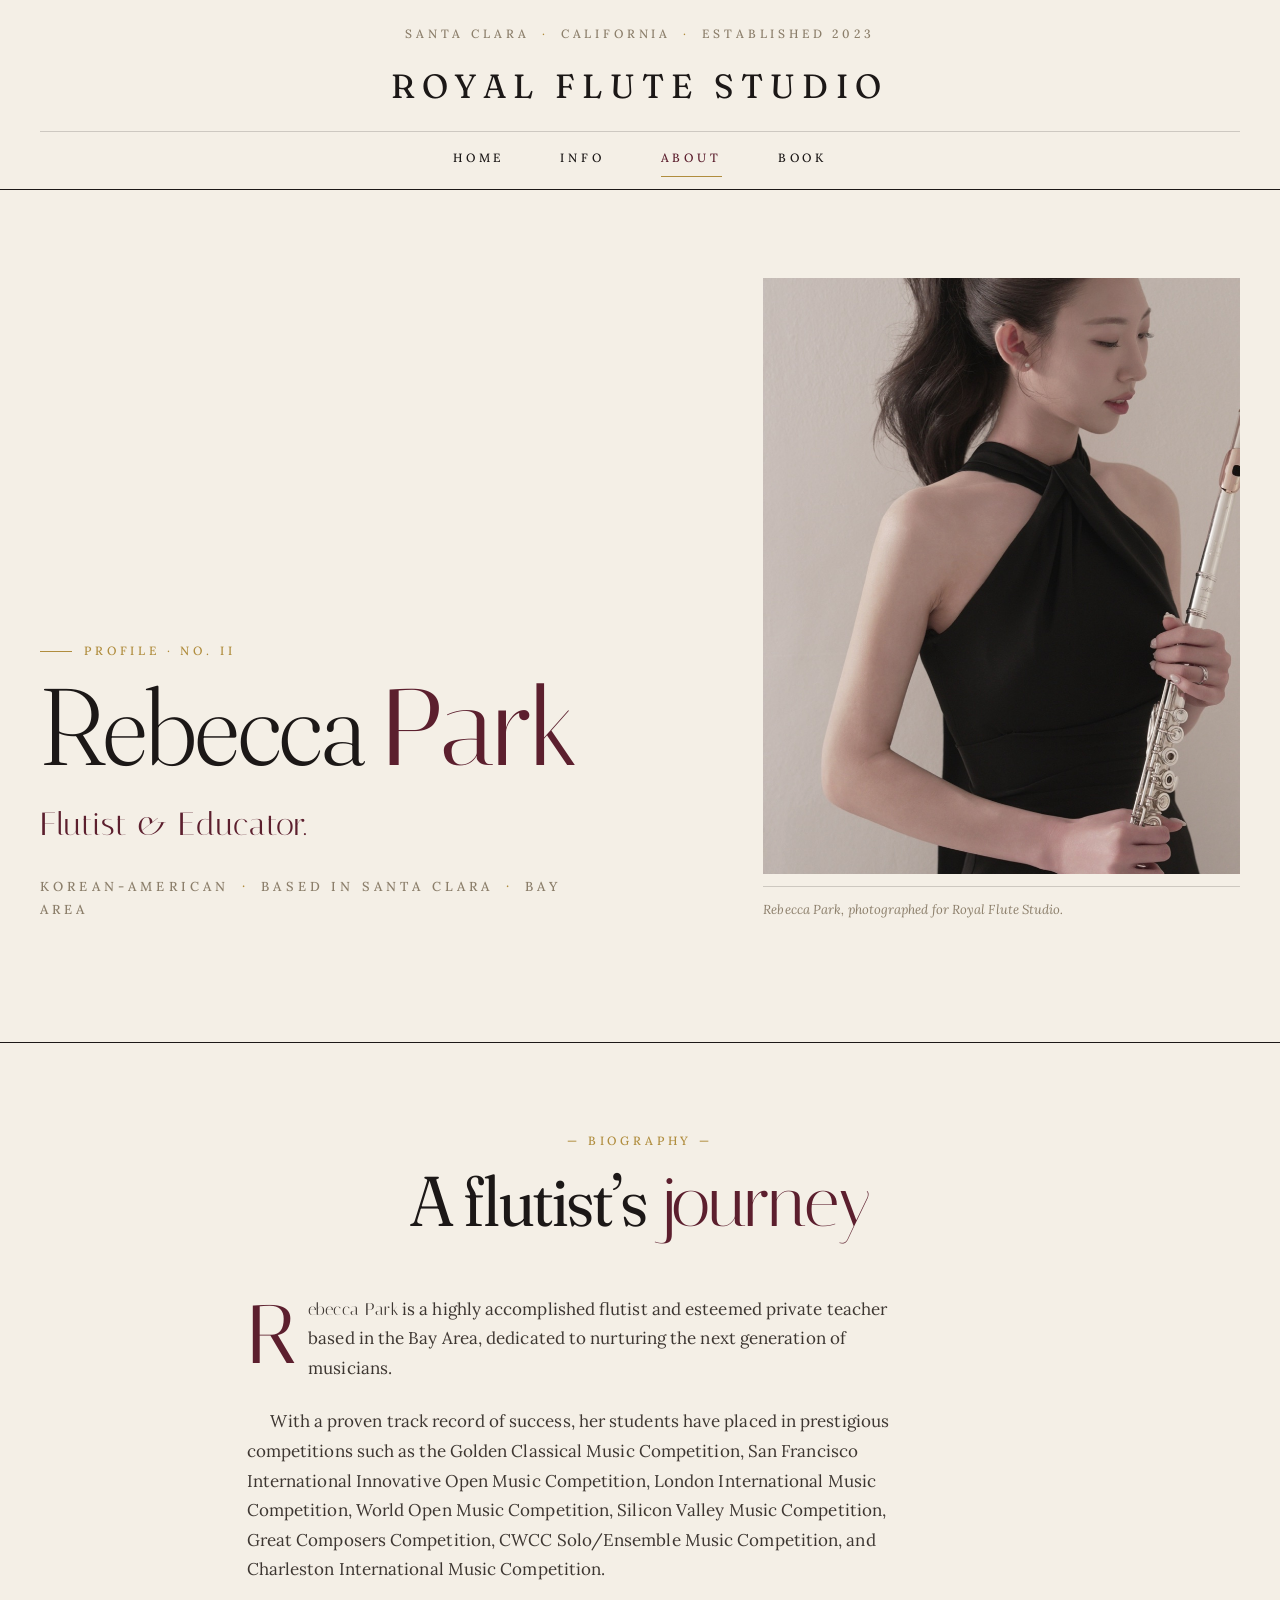
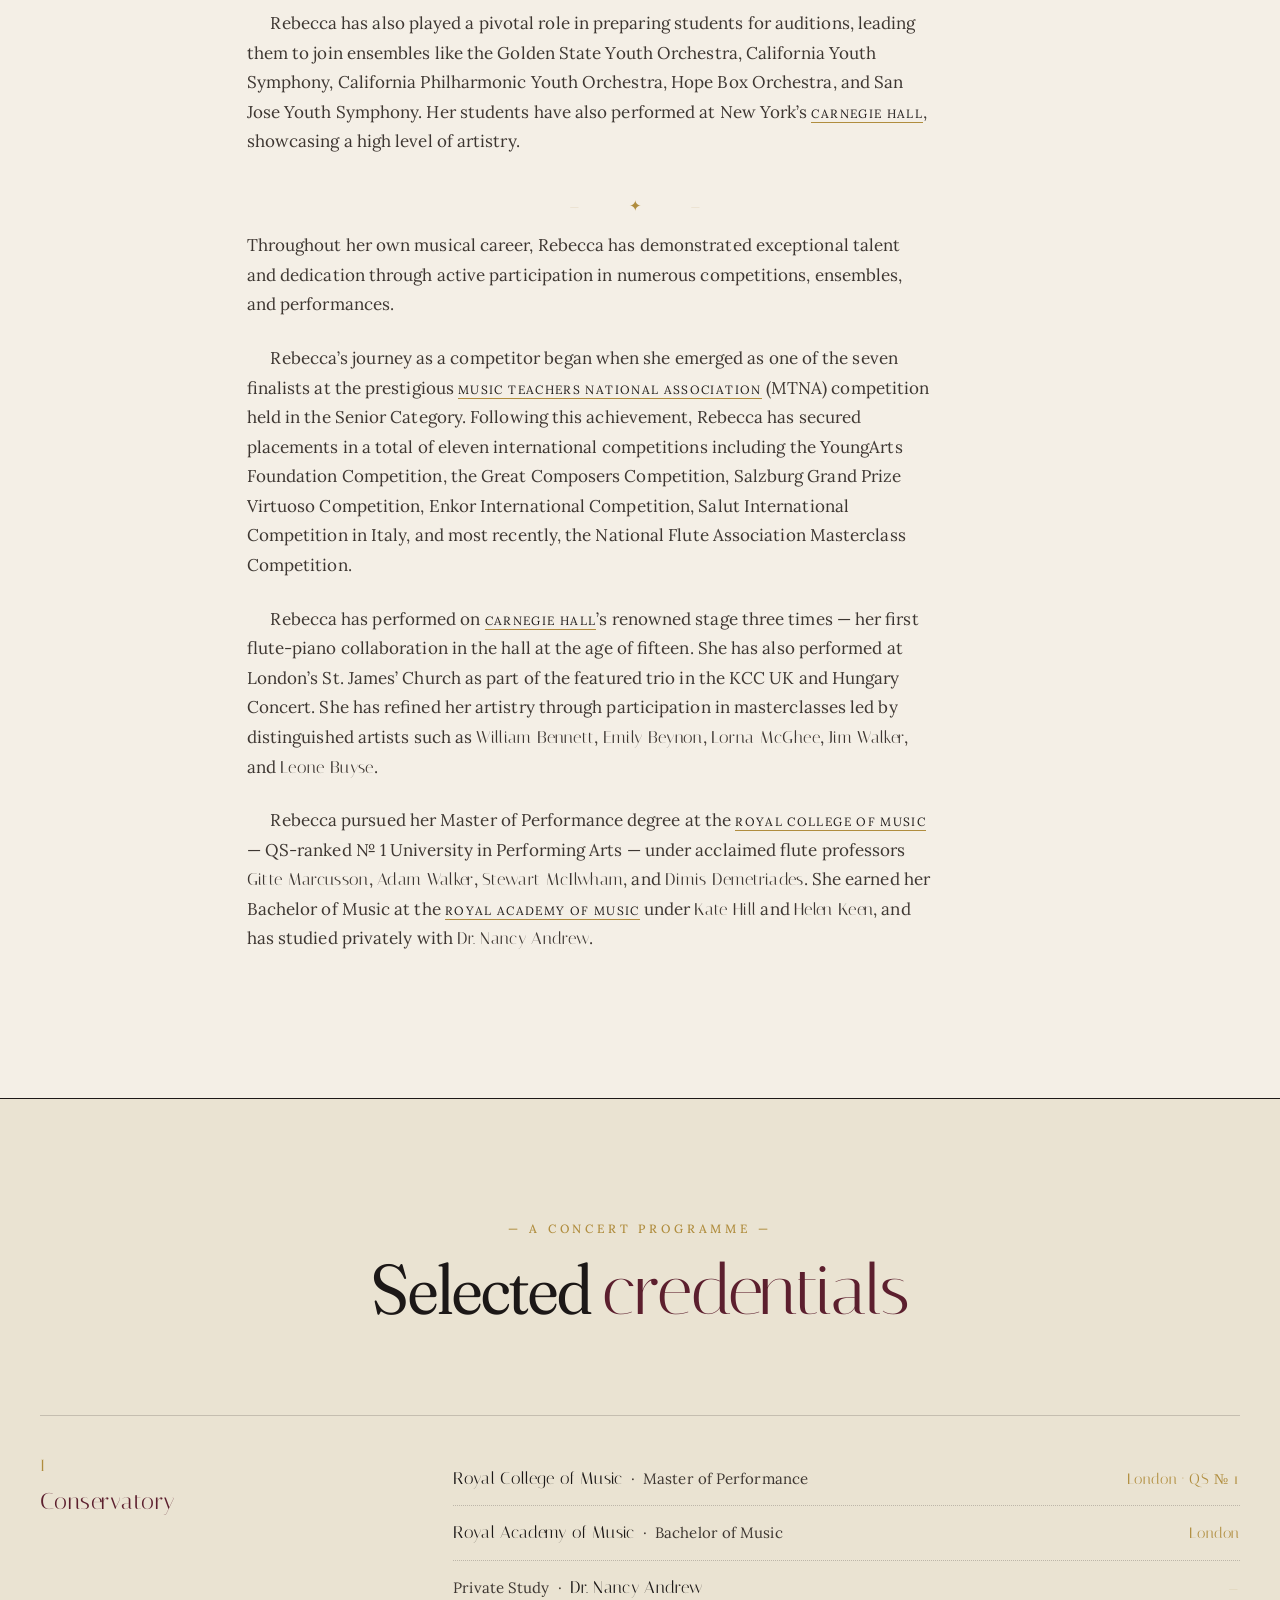
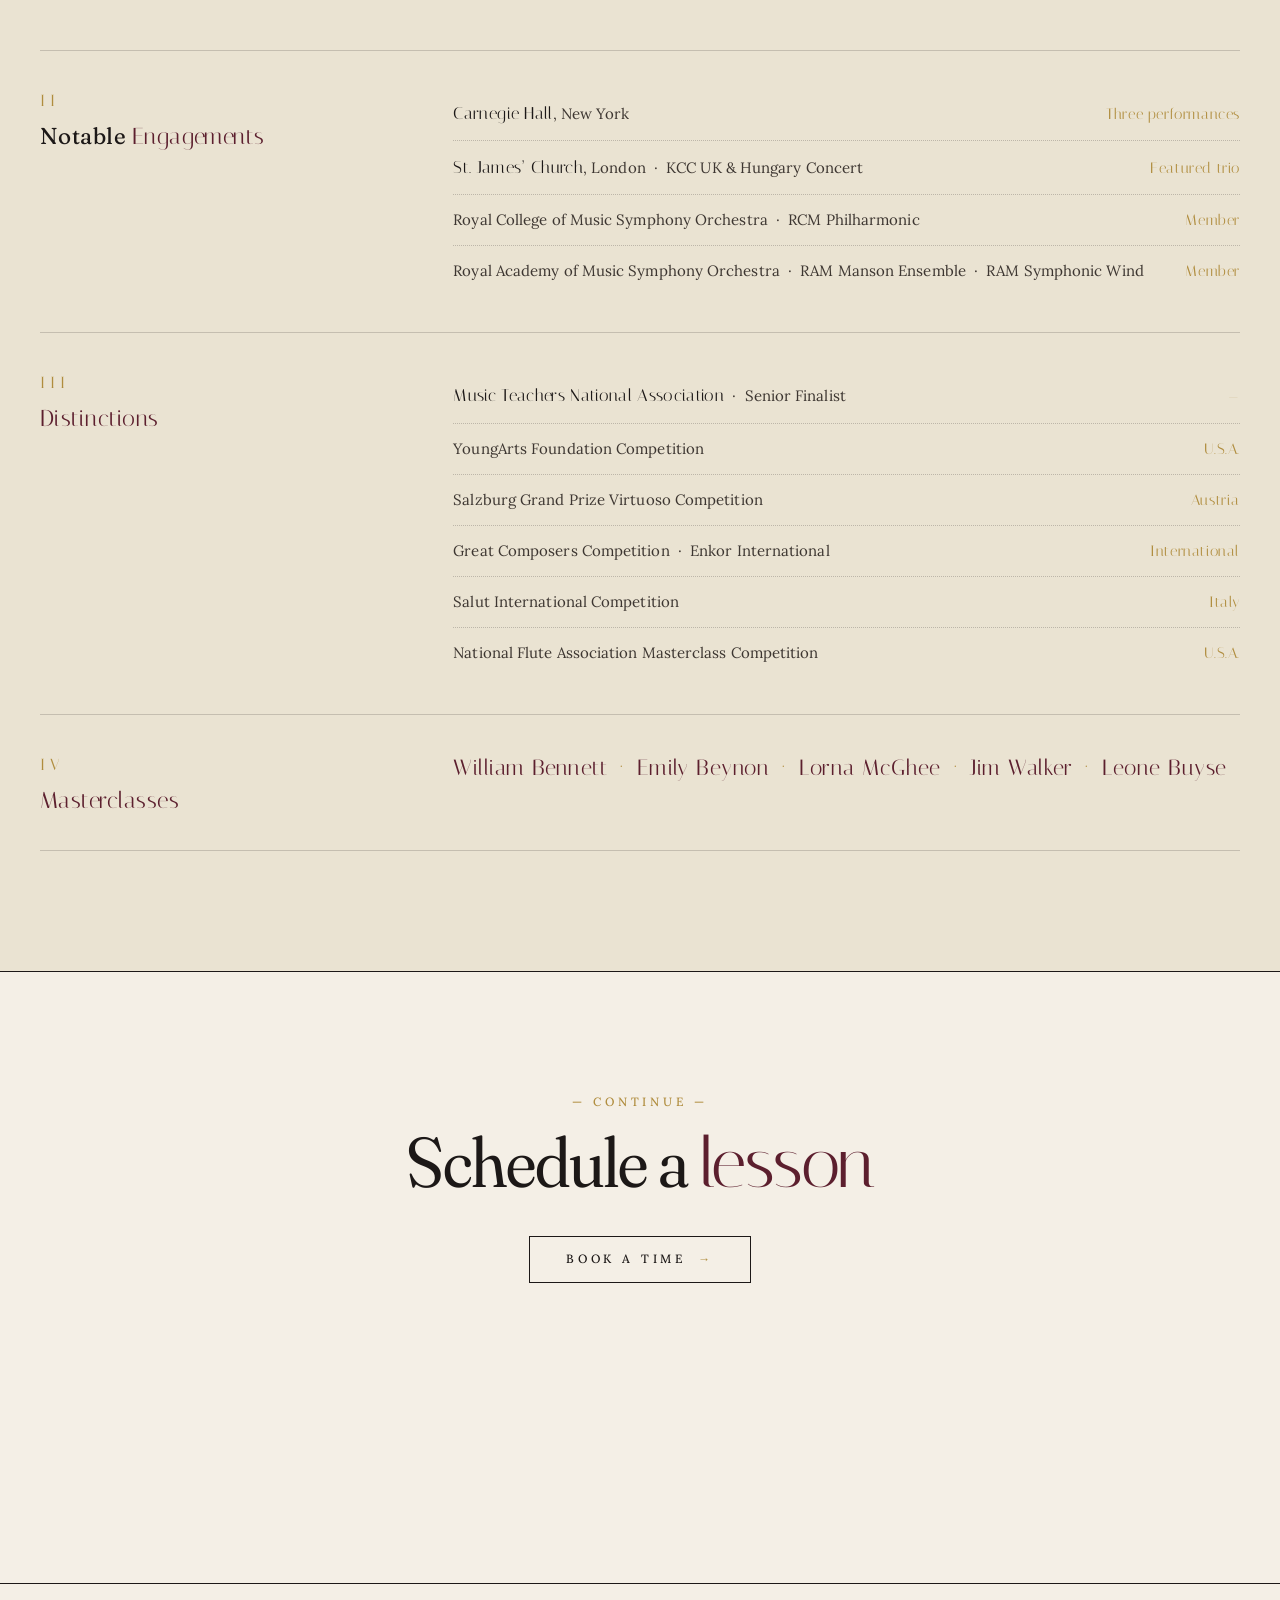
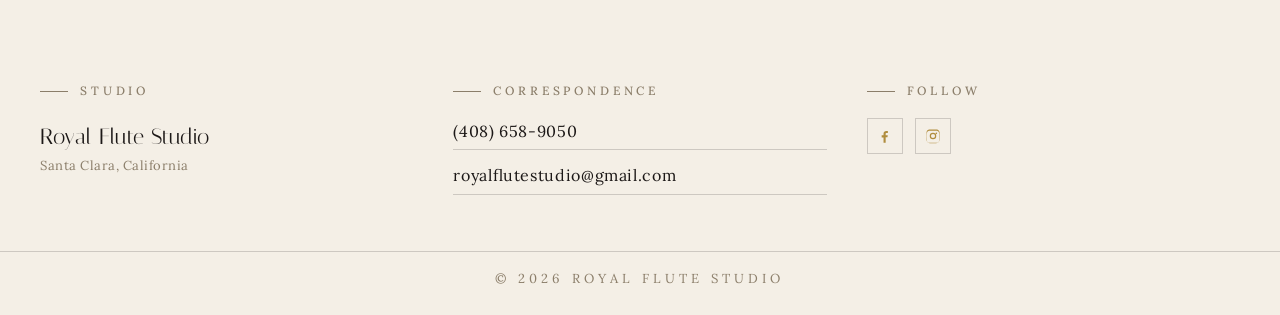
==== commit 91d184e6: "Content refresh: drop pricing, new bio + studio info, mailto booking Content updated from the latest" ====
--- a/about-me.html
+++ b/about-me.html
@@ -3,8 +3,8 @@
 <head>
   <meta charset="utf-8" />
   <meta name="viewport" content="width=device-width, initial-scale=1" />
-  <title>Rebecca Park, Flutist — Royal Flute Studio · San Jose</title>
-  <meta name="description" content="Rebecca Park is a Korean-American flutist and private flute teacher based in San Jose. Trained at the Royal College of Music and Royal Academy of Music in London, with three performances on the Carnegie Hall stage." />
+  <title>Rebecca Park, Flutist — Royal Flute Studio · Santa Clara</title>
+  <meta name="description" content="Rebecca Park is a Korean-American flutist and private flute teacher based in the Bay Area. Trained at the Royal College of Music and Royal Academy of Music in London, with three performances on the Carnegie Hall stage." />
   <link rel="canonical" href="https://royal-flute-studio.com/about-me.html" />
 
   <meta property="og:type" content="website" />
@@ -12,18 +12,20 @@
   <meta property="og:locale" content="en_US" />
   <meta property="og:url" content="https://royal-flute-studio.com/about-me.html" />
   <meta property="og:title" content="Rebecca Park, Flutist — Royal Flute Studio" />
-  <meta property="og:description" content="Rebecca Park is a Korean-American flutist and private flute teacher based in San Jose. Trained at the Royal College of Music and Royal Academy of Music in London, with three performances on the Carnegie Hall stage." />
+  <meta property="og:description" content="Rebecca Park is a Korean-American flutist and private flute teacher based in the Bay Area. Trained at the Royal College of Music and Royal Academy of Music in London, with three performances on the Carnegie Hall stage." />
   <meta property="og:image" content="https://royal-flute-studio.com/assets/teacher-portrait.jpeg" />
   <meta property="og:image:alt" content="Rebecca Park, founder of Royal Flute Studio" />
 
   <meta name="twitter:card" content="summary_large_image" />
   <meta name="twitter:title" content="Rebecca Park, Flutist — Royal Flute Studio" />
-  <meta name="twitter:description" content="Rebecca Park is a Korean-American flutist and private flute teacher based in San Jose. Trained at the Royal College of Music and Royal Academy of Music in London, with three performances on the Carnegie Hall stage." />
+  <meta name="twitter:description" content="Korean-American flutist trained at the Royal Academy and Royal College of Music. Three performances on the Carnegie Hall stage. Now teaching in Santa Clara." />
   <meta name="twitter:image" content="https://royal-flute-studio.com/assets/teacher-portrait.jpeg" />
   <link rel="icon" type="image/x-icon" href="/favicon.ico" />
-  <link rel="icon" type="image/png" sizes="32x32" href="/favicon-32.png" />
-  <link rel="icon" type="image/png" sizes="16x16" href="/favicon-16.png" />
+  <link rel="icon" type="image/png" sizes="32x32" href="/favicon-32x32.png" />
+  <link rel="icon" type="image/png" sizes="16x16" href="/favicon-16x16.png" />
   <link rel="apple-touch-icon" sizes="180x180" href="/apple-touch-icon.png" />
+  <link rel="manifest" href="/site.webmanifest" />
+  <meta name="theme-color" content="#F4EFE6" />
 
   <link rel="preconnect" href="https://fonts.googleapis.com" />
   <link rel="preconnect" href="https://fonts.gstatic.com" crossorigin />
@@ -35,11 +37,10 @@
   <style>
     /* ── Page-specific: About Me ────────────────────────────── */
 
-    /* Hero — name on left, portrait on right (mirrored from Home) */
+    /* Hero — name on left, portrait on right */
     .about-hero {
       padding-block: var(--s-8) var(--s-9);
     }
-
     .about-hero__grid {
       align-items: end;
       row-gap: var(--s-7);
@@ -62,7 +63,6 @@
       align-items: center;
       gap: var(--s-3);
     }
-
     .about-hero__eyebrow::before {
       content: "";
       display: inline-block;
@@ -80,7 +80,6 @@
       color: var(--ink);
       margin: 0 0 var(--s-4);
     }
-
     .about-hero__name em {
       font-style: normal;
       font-family: var(--font-accent);
@@ -104,7 +103,6 @@
       color: var(--muted);
       margin: 0;
     }
-
     .about-hero__sub span:not(:last-child)::after {
       content: " · ";
       color: var(--gold);
@@ -116,14 +114,12 @@
       position: relative;
       margin: 0;
     }
-
     .about-hero__portrait img {
       width: 100%;
       aspect-ratio: 4 / 5;
       object-fit: cover;
       filter: saturate(0.92) contrast(1.02);
     }
-
     .about-hero__caption {
       margin-top: var(--s-3);
       padding-top: var(--s-3);
@@ -153,7 +149,6 @@
       text-align: center;
       margin-bottom: var(--s-7);
     }
-
     .about-article__kicker {
       font-family: var(--font-body);
       font-size: var(--t-eyebrow);
@@ -163,7 +158,6 @@
       color: var(--gold);
       margin: 0 0 var(--s-3);
     }
-
     .about-article__head h2 {
       font-family: var(--font-display);
       font-variation-settings: var(--fr-h2);
@@ -173,7 +167,6 @@
       color: var(--ink);
       margin: 0;
     }
-
     .about-article__head h2 em {
       font-style: normal;
       font-family: var(--font-accent);
@@ -186,60 +179,34 @@
       line-height: var(--lh-body);
       color: var(--ink-soft);
     }
-
     .about-article__body > p {
       margin: 0 0 var(--s-5);
     }
-
     .about-article__body > p + p {
       text-indent: 1.4em;
     }
-
-    /* Drop cap: only the first paragraph; suppress indent */
     .about-article__body > p.drop-cap {
       text-indent: 0;
     }
 
-    .about-article__pull {
-      grid-column: 2 / span 10;
-      font-family: var(--font-display);
-      font-variation-settings: var(--fr-pull);
-      font-size: clamp(1.8rem, 3.4vw, 2.7rem);
-      line-height: 1.22;
-      letter-spacing: var(--tk-tight);
-      color: var(--burgundy);
-      font-style: italic;
+    /* Section break (decorative) between bio chapters */
+    .about-article__break {
+      grid-column: 5 / span 4;
       text-align: center;
-      border-top: 1px solid var(--ink);
-      border-bottom: 1px solid var(--ink);
-      padding-block: var(--s-7);
-      margin: var(--s-8) 0;
-    }
-
-    .about-article__pull em {
-      font-family: var(--font-accent);
-      font-style: normal;
-    }
-
-    .about-article__pull cite {
-      display: block;
-      margin-top: var(--s-4);
-      font-family: var(--font-body);
-      font-style: normal;
-      font-size: var(--t-eyebrow);
-      font-weight: 500;
-      letter-spacing: var(--tk-eyebrow);
-      text-transform: uppercase;
-      color: var(--muted);
+      margin: var(--s-3) 0;
+      font-family: var(--font-accent);
+      letter-spacing: 0.6em;
+      color: var(--gold);
+      font-size: 0.95rem;
     }
 
     @media (max-width: 880px) {
       .about-article__head,
       .about-article__body,
-      .about-article__pull { grid-column: 1 / -1; }
-    }
-
-    /* ── Credentials (achievements) ──────────────────────────── */
+      .about-article__break { grid-column: 1 / -1; }
+    }
+
+    /* ── Credentials (about Rebecca's career) ────────────────── */
 
     .about-credits {
       padding-block: var(--s-9);
@@ -252,7 +219,6 @@
       text-align: center;
       margin-bottom: var(--s-8);
     }
-
     .about-credits__head h2 {
       font-family: var(--font-display);
       font-variation-settings: var(--fr-h2);
@@ -262,7 +228,6 @@
       color: var(--ink);
       margin: 0;
     }
-
     .about-credits__head h2 em {
       font-style: normal;
       font-family: var(--font-accent);
@@ -278,7 +243,6 @@
       padding-block: var(--s-6);
       border-top: 1px solid var(--hairline);
     }
-
     .about-credits__block:last-of-type {
       border-bottom: 1px solid var(--hairline);
     }
@@ -287,7 +251,6 @@
       grid-column: 1 / span 3;
       align-self: start;
     }
-
     .about-credits__roman {
       font-family: var(--font-accent);
       font-size: 1rem;
@@ -295,7 +258,6 @@
       color: var(--gold);
       margin: 0 0 var(--s-2);
     }
-
     .about-credits__category h3 {
       font-family: var(--font-display);
       font-variation-settings: var(--fr-h3);
@@ -304,7 +266,6 @@
       color: var(--ink);
       margin: 0;
     }
-
     .about-credits__category h3 em {
       font-style: normal;
       font-family: var(--font-accent);
@@ -317,7 +278,6 @@
       margin: 0;
       padding: 0;
     }
-
     .about-credits__entry {
       display: grid;
       grid-template-columns: 1fr auto;
@@ -329,16 +289,13 @@
       font-size: var(--t-body-sm);
       color: var(--ink-soft);
     }
-
     .about-credits__entry:last-child {
       border-bottom: 0;
     }
-
     .about-credits__entry .accent {
       font-size: 1.05rem;
       color: var(--ink);
     }
-
     .about-credits__meta {
       font-family: var(--font-accent);
       font-size: var(--t-body-sm);
@@ -356,7 +313,6 @@
       line-height: 1.5;
       margin: 0;
     }
-
     .about-credits__inline span:not(:last-child)::after {
       content: "  ·  ";
       color: var(--gold);
@@ -370,6 +326,122 @@
       .about-credits__category { margin-bottom: var(--s-4); }
     }
 
+    /* ── Recordings — concert programme of audio tracks ─────── */
+
+    .about-recordings {
+      padding-block: var(--s-8) var(--s-9);
+      border-top: 1px solid var(--ink);
+    }
+
+    .about-recordings__head {
+      grid-column: 3 / span 8;
+      text-align: center;
+      margin-bottom: var(--s-7);
+    }
+    .about-recordings__kicker {
+      font-family: var(--font-body);
+      font-size: var(--t-eyebrow);
+      font-weight: 500;
+      letter-spacing: var(--tk-eyebrow);
+      text-transform: uppercase;
+      color: var(--gold);
+      margin: 0 0 var(--s-3);
+    }
+    .about-recordings__head h2 {
+      font-family: var(--font-display);
+      font-variation-settings: var(--fr-h2);
+      font-size: var(--t-display);
+      line-height: var(--lh-display);
+      letter-spacing: var(--tk-tight);
+      color: var(--ink);
+      margin: 0;
+    }
+    .about-recordings__head h2 em {
+      font-style: normal;
+      font-family: var(--font-accent);
+      color: var(--burgundy);
+    }
+
+    .about-recordings__list {
+      grid-column: 2 / span 10;
+      list-style: none;
+      margin: 0;
+      padding: 0;
+      border-top: 1px solid var(--ink);
+    }
+
+    .about-recordings__track {
+      display: grid;
+      grid-template-columns: 60px minmax(0, 1fr) 320px;
+      align-items: center;
+      column-gap: var(--s-5);
+      padding-block: var(--s-5);
+      border-bottom: 1px solid var(--hairline);
+    }
+
+    .about-recordings__num {
+      font-family: var(--font-accent);
+      font-size: 1.2rem;
+      letter-spacing: 0.3em;
+      color: var(--gold);
+      text-align: right;
+    }
+
+    .about-recordings__meta {
+      display: flex;
+      flex-direction: column;
+      gap: var(--s-1);
+    }
+
+    .about-recordings__composer {
+      font-family: var(--font-body);
+      font-size: var(--t-eyebrow);
+      font-weight: 500;
+      letter-spacing: var(--tk-eyebrow);
+      text-transform: uppercase;
+      color: var(--burgundy);
+      margin: 0;
+    }
+    .about-recordings__work {
+      font-family: var(--font-display);
+      font-variation-settings: var(--fr-h3);
+      font-size: clamp(1.05rem, 1.5vw, 1.2rem);
+      letter-spacing: -0.005em;
+      line-height: 1.25;
+      color: var(--ink);
+      margin: 0;
+    }
+    .about-recordings__work em {
+      font-style: italic;
+      font-family: var(--font-accent);
+    }
+    .about-recordings__duration {
+      font-family: var(--font-accent);
+      font-size: var(--t-meta);
+      color: var(--muted);
+      letter-spacing: 0.06em;
+      margin: 0;
+    }
+
+    .about-recordings__player {
+      width: 100%;
+      height: 36px;
+      filter: grayscale(0.4) contrast(0.95);
+    }
+
+    @media (max-width: 880px) {
+      .about-recordings__list { grid-column: 1 / -1; }
+      .about-recordings__track {
+        grid-template-columns: 40px minmax(0, 1fr);
+        grid-template-rows: auto auto;
+        row-gap: var(--s-3);
+      }
+      .about-recordings__player {
+        grid-column: 1 / -1;
+        grid-row: 2;
+      }
+    }
+
     /* ── Closing CTA ─────────────────────────────────────────── */
 
     .about-cta {
@@ -377,11 +449,7 @@
       text-align: center;
       border-top: 1px solid var(--ink);
     }
-
-    .about-cta__inner {
-      grid-column: 3 / span 8;
-    }
-
+    .about-cta__inner { grid-column: 3 / span 8; }
     .about-cta__kicker {
       font-family: var(--font-body);
       font-size: var(--t-eyebrow);
@@ -391,7 +459,6 @@
       color: var(--gold);
       margin: 0 0 var(--s-3);
     }
-
     .about-cta h2 {
       font-family: var(--font-display);
       font-variation-settings: var(--fr-h2);
@@ -401,13 +468,11 @@
       color: var(--ink);
       margin: 0 0 var(--s-6);
     }
-
     .about-cta h2 em {
       font-style: normal;
       font-family: var(--font-accent);
       color: var(--burgundy);
     }
-
     .about-cta a {
       display: inline-flex;
       align-items: center;
@@ -423,65 +488,24 @@
       transition: background var(--dur-fast) var(--ease-editorial),
                   color var(--dur-fast) var(--ease-editorial);
     }
-
     .about-cta a::after {
       content: "→";
       font-family: var(--font-accent);
       color: var(--gold);
       transition: transform var(--dur-med) var(--ease-stately);
     }
-
     .about-cta a:hover {
       background: var(--ink);
       color: var(--bg-ivory);
     }
-
     .about-cta a:hover::after {
       color: var(--gold-soft);
       transform: translateX(6px);
     }
-
     @media (max-width: 880px) {
       .about-cta__inner { grid-column: 1 / -1; }
     }
   </style>
-  <script type="application/ld+json">
-  {
-    "@context": "https://schema.org",
-    "@type": "Person",
-    "name": "Rebecca Park",
-    "jobTitle": "Flutist and Private Flute Teacher",
-    "description": "Korean-American flutist trained at the Royal Academy of Music and Royal College of Music in London, with three performances on the Carnegie Hall stage.",
-    "image": "https://royal-flute-studio.com/assets/teacher-portrait.jpeg",
-    "url": "https://royal-flute-studio.com/about-me.html",
-    "nationality": ["American", "Canadian"],
-    "alumniOf": [
-      { "@type": "CollegeOrUniversity", "name": "Royal College of Music", "sameAs": "https://www.rcm.ac.uk/" },
-      { "@type": "CollegeOrUniversity", "name": "Royal Academy of Music", "sameAs": "https://www.ram.ac.uk/" }
-    ],
-    "knowsAbout": ["Flute", "Classical Music", "Music Education", "Chamber Music"],
-    "worksFor": {
-      "@type": "MusicSchool",
-      "name": "Royal Flute Studio",
-      "url": "https://royal-flute-studio.com/"
-    },
-    "sameAs": [
-      "https://www.facebook.com/royalflute",
-      "https://www.instagram.com/royalflutestudio/"
-    ]
-  }
-  </script>
-
-  <script type="application/ld+json">
-  {
-    "@context": "https://schema.org",
-    "@type": "BreadcrumbList",
-    "itemListElement": [
-      { "@type": "ListItem", "position": 1, "name": "Home", "item": "https://royal-flute-studio.com/" },
-      { "@type": "ListItem", "position": 2, "name": "About", "item": "https://royal-flute-studio.com/about-me.html" }
-    ]
-  }
-  </script>
 </head>
 
 <body>
@@ -489,7 +513,7 @@
 <!-- ──────── Masthead ──────── -->
 <header class="masthead">
   <p class="masthead__locale">
-    <span>San Jose</span><span>California</span><span>Established 2018</span>
+    <span>Santa Clara</span><span>California</span><span>Established 2023</span>
   </p>
   <p class="masthead__wordmark"><a href="index.html">Royal Flute Studio</a></p>
   <nav class="masthead__nav" aria-label="Primary">
@@ -511,7 +535,7 @@
         <h1 class="about-hero__name">Rebecca <em>Park</em></h1>
         <p class="about-hero__tagline">Flutist &amp; Educator.</p>
         <p class="about-hero__sub">
-          <span>Korean-American</span><span>Based in San Jose</span><span>Bay Area</span>
+          <span>Korean-American</span><span>Based in Santa Clara</span><span>Bay Area</span>
         </p>
       </div>
 
@@ -535,38 +559,55 @@
       <div class="about-article__body">
 
         <p class="drop-cap">
-          <span class="accent">Rebecca Park</span> is a highly accomplished Korean-American flutist and esteemed
-          private teacher based in the Bay Area. Throughout her illustrious musical career, she has demonstrated
-          exceptional talent and dedication through active participation in numerous competitions, ensembles,
-          and performances.
+          <span class="accent">Rebecca Park</span> is a highly accomplished flutist and esteemed
+          private teacher based in the Bay Area, dedicated to nurturing the next generation of
+          musicians.
         </p>
 
         <p>
-          Rebecca&rsquo;s journey as a competitor began when she emerged as one of the seven finalists at the
-          prestigious <span class="kw">Music Teachers National Association</span> competition held in Las Vegas.
-          This achievement propelled her towards further success, securing placements in a remarkable total of
-          eleven international competitions. Her triumphs extend to various American competitions as well,
-          including the YoungArts Foundation Competition, the Great Composers Competition, Salzburg Grand Prize
-          Virtuoso Competition, Enkor International Competition, Salut International Competition in Italy, and
-          most recently, the National Flute Association Masterclass Competition.
+          With a proven track record of success, her students have placed in prestigious competitions
+          such as the Golden Classical Music Competition, San Francisco International Innovative Open
+          Music Competition, London International Music Competition, World Open Music Competition,
+          Silicon Valley Music Competition, Great Composers Competition, CWCC Solo/Ensemble Music
+          Competition, and Charleston International Music Competition.
         </p>
 
+        <p>
+          Rebecca has also played a pivotal role in preparing students for auditions, leading them to
+          join ensembles like the Golden State Youth Orchestra, California Youth Symphony, California
+          Philharmonic Youth Orchestra, Hope Box Orchestra, and San Jose Youth Symphony. Her students
+          have also performed at New York&rsquo;s <span class="kw">Carnegie Hall</span>, showcasing
+          a high level of artistry.
+        </p>
+
       </div>
 
-      <blockquote class="about-article__pull">
-        Three times on the <em>Carnegie Hall</em> stage &mdash; her first flute&hairsp;&ndash;&hairsp;piano collaboration there at the age of fifteen.
-        <cite>From the studio biography</cite>
-      </blockquote>
+      <p class="about-article__break">&mdash; &nbsp; ✦ &nbsp; &mdash;</p>
 
       <div class="about-article__body">
 
         <p>
-          In addition to her remarkable accomplishments on the competition stage, Rebecca has captivated
-          audiences as an active performer. Notably, she has had the privilege of performing on
-          <span class="kw">Carnegie Hall</span>&rsquo;s renowned stage three times. Her first flute-piano
-          collaboration in the hall was at the age of fifteen. Furthermore, Rebecca has had invaluable
-          opportunities to refine her artistry through participation in masterclasses led by distinguished
-          artists such as <span class="accent">William Bennett</span>,
+          Throughout her own musical career, Rebecca has demonstrated exceptional talent and dedication
+          through active participation in numerous competitions, ensembles, and performances.
+        </p>
+
+        <p>
+          Rebecca&rsquo;s journey as a competitor began when she emerged as one of the seven finalists
+          at the prestigious <span class="kw">Music Teachers National Association</span> (MTNA)
+          competition held in the Senior Category. Following this achievement, Rebecca has secured
+          placements in a total of eleven international competitions including the YoungArts Foundation
+          Competition, the Great Composers Competition, Salzburg Grand Prize Virtuoso Competition,
+          Enkor International Competition, Salut International Competition in Italy, and most recently,
+          the National Flute Association Masterclass Competition.
+        </p>
+
+        <p>
+          Rebecca has performed on <span class="kw">Carnegie Hall</span>&rsquo;s renowned stage
+          three times &mdash; her first flute-piano collaboration in the hall at the age of fifteen.
+          She has also performed at London&rsquo;s St. James&rsquo; Church as part of the featured
+          trio in the KCC UK and Hungary Concert. She has refined her artistry through participation
+          in masterclasses led by distinguished artists such as
+          <span class="accent">William Bennett</span>,
           <span class="accent">Emily Beynon</span>,
           <span class="accent">Lorna McGhee</span>,
           <span class="accent">Jim Walker</span>, and
@@ -574,23 +615,13 @@
         </p>
 
         <p>
-          As a collaborative musician, Rebecca has contributed her talents to five distinct chamber groups
-          throughout her career. A recent highlight includes a captivating performance at St. James&rsquo;
-          Church in London alongside a flute-harp-viola trio. Additionally recognized as an orchestral player,
-          Rebecca&rsquo;s involvement spans esteemed ensembles such as the Royal College of Music Symphony
-          Orchestra (RCM), RCM Philharmonic Orchestra, Royal Academy of Music Symphony Orchestra (RAM), RAM
-          Manson Ensemble, and RAM Symphonic Wind.
-        </p>
-
-        <p>
-          Rebecca pursued advanced studies under acclaimed mentors
-          <span class="accent">Gitte Marcusson</span>, <span class="accent">Adam Walker</span>,
-          <span class="accent">Stewart McIlwham</span>, and <span class="accent">Dimis Demetriades</span> at
-          the <span class="kw">Royal College of Music</span> while earning her Master of Performance degree.
-          Her formative years were enriched by guidance from notable teachers including
-          <span class="accent">Kate Hill</span> and <span class="accent">Helen Keen</span> while pursuing her
-          Bachelor&rsquo;s Degree at the <span class="kw">Royal Academy of Music</span>. She has also studied
-          privately with <span class="accent">Dr.&nbsp;Nancy&nbsp;Andrew</span>.
+          Rebecca pursued her Master of Performance degree at the <span class="kw">Royal College of Music</span>
+          &mdash; QS-ranked &#8470;&nbsp;1 University in Performing Arts &mdash; under acclaimed flute
+          professors <span class="accent">Gitte Marcusson</span>, <span class="accent">Adam Walker</span>,
+          <span class="accent">Stewart McIlwham</span>, and <span class="accent">Dimis Demetriades</span>.
+          She earned her Bachelor of Music at the <span class="kw">Royal Academy of Music</span>
+          under <span class="accent">Kate Hill</span> and <span class="accent">Helen Keen</span>,
+          and has studied privately with <span class="accent">Dr.&nbsp;Nancy&nbsp;Andrew</span>.
         </p>
 
       </div>
@@ -616,7 +647,7 @@
         <ul class="about-credits__list">
           <li class="about-credits__entry">
             <span><span class="accent">Royal College of Music</span> &nbsp;·&nbsp; Master of Performance</span>
-            <span class="about-credits__meta">London</span>
+            <span class="about-credits__meta">London · QS &#8470; 1</span>
           </li>
           <li class="about-credits__entry">
             <span><span class="accent">Royal Academy of Music</span> &nbsp;·&nbsp; Bachelor of Music</span>
@@ -641,8 +672,8 @@
             <span class="about-credits__meta">Three performances</span>
           </li>
           <li class="about-credits__entry">
-            <span><span class="accent">St. James&rsquo; Church</span>, London &nbsp;·&nbsp; Flute &middot; Harp &middot; Viola Trio</span>
-            <span class="about-credits__meta">Recital</span>
+            <span><span class="accent">St. James&rsquo; Church</span>, London &nbsp;·&nbsp; KCC UK &amp; Hungary Concert</span>
+            <span class="about-credits__meta">Featured trio</span>
           </li>
           <li class="about-credits__entry">
             <span>Royal College of Music Symphony Orchestra &nbsp;·&nbsp; RCM Philharmonic</span>
@@ -663,8 +694,8 @@
         </div>
         <ul class="about-credits__list">
           <li class="about-credits__entry">
-            <span><span class="accent">Music Teachers National Association</span> &nbsp;·&nbsp; Finalist</span>
-            <span class="about-credits__meta">Las Vegas</span>
+            <span><span class="accent">Music Teachers National Association</span> &nbsp;·&nbsp; Senior Finalist</span>
+            <span class="about-credits__meta">—</span>
           </li>
           <li class="about-credits__entry">
             <span>YoungArts Foundation Competition</span>
@@ -703,6 +734,83 @@
     </div>
   </section>
 
+  <!-- ──────── Recordings (hidden until MP3 files are uploaded to assets/audio/) ──────── -->
+  <!--
+  <section class="about-recordings reveal reveal-5">
+    <div class="grid">
+
+      <header class="about-recordings__head">
+        <p class="about-recordings__kicker">— A Selection —</p>
+        <h2>Recordings of <em>Rebecca</em></h2>
+      </header>
+
+      <ol class="about-recordings__list">
+
+        <li class="about-recordings__track">
+          <span class="about-recordings__num">I</span>
+          <div class="about-recordings__meta">
+            <p class="about-recordings__composer">Amirov</p>
+            <p class="about-recordings__work">Six Pieces for Flute and Piano &nbsp;·&nbsp; <em>No. I</em></p>
+            <p class="about-recordings__duration">2:03</p>
+          </div>
+          <audio class="about-recordings__player" controls preload="none" src="assets/audio/01-amirov-i.mp3"></audio>
+        </li>
+
+        <li class="about-recordings__track">
+          <span class="about-recordings__num">II</span>
+          <div class="about-recordings__meta">
+            <p class="about-recordings__composer">Amirov</p>
+            <p class="about-recordings__work">Six Pieces for Flute and Piano &nbsp;·&nbsp; <em>No. II</em></p>
+            <p class="about-recordings__duration">3:34</p>
+          </div>
+          <audio class="about-recordings__player" controls preload="none" src="assets/audio/02-amirov-ii.mp3"></audio>
+        </li>
+
+        <li class="about-recordings__track">
+          <span class="about-recordings__num">III</span>
+          <div class="about-recordings__meta">
+            <p class="about-recordings__composer">Amirov</p>
+            <p class="about-recordings__work">Six Pieces for Flute and Piano &nbsp;·&nbsp; <em>No. III</em></p>
+            <p class="about-recordings__duration">1:42</p>
+          </div>
+          <audio class="about-recordings__player" controls preload="none" src="assets/audio/03-amirov-iii.mp3"></audio>
+        </li>
+
+        <li class="about-recordings__track">
+          <span class="about-recordings__num">IV</span>
+          <div class="about-recordings__meta">
+            <p class="about-recordings__composer">Dohnányi</p>
+            <p class="about-recordings__work"><em>Aria</em></p>
+            <p class="about-recordings__duration">5:59</p>
+          </div>
+          <audio class="about-recordings__player" controls preload="none" src="assets/audio/04-dohnanyi-aria.mp3"></audio>
+        </li>
+
+        <li class="about-recordings__track">
+          <span class="about-recordings__num">V</span>
+          <div class="about-recordings__meta">
+            <p class="about-recordings__composer">Gaubert</p>
+            <p class="about-recordings__work">Sonata No. 3 &nbsp;·&nbsp; <em>Movement I</em></p>
+            <p class="about-recordings__duration">4:38</p>
+          </div>
+          <audio class="about-recordings__player" controls preload="none" src="assets/audio/05-gaubert-mvt-i.mp3"></audio>
+        </li>
+
+        <li class="about-recordings__track">
+          <span class="about-recordings__num">VI</span>
+          <div class="about-recordings__meta">
+            <p class="about-recordings__composer">Gaubert</p>
+            <p class="about-recordings__work">Sonata No. 3 &nbsp;·&nbsp; <em>Movement III</em></p>
+            <p class="about-recordings__duration">3:56</p>
+          </div>
+          <audio class="about-recordings__player" controls preload="none" src="assets/audio/06-gaubert-mvt-iii.mp3"></audio>
+        </li>
+
+      </ol>
+    </div>
+  </section>
+  -->
+
   <!-- ──────── Closing CTA ──────── -->
   <section class="about-cta reveal reveal-5">
     <div class="grid">
@@ -722,7 +830,7 @@
     <div class="col-4 site-footer__col">
       <p class="eyebrow">Studio</p>
       <p class="site-footer__name">Royal Flute Studio</p>
-      <p class="site-footer__loc">San Jose, California</p>
+      <p class="site-footer__loc">Santa Clara, California</p>
     </div>
     <div class="col-4 site-footer__col site-footer__contact">
       <p class="eyebrow">Correspondence</p>
@@ -747,6 +855,44 @@
   </div>
 </footer>
 
+<script type="application/ld+json">
+{
+  "@context": "https://schema.org",
+  "@type": "Person",
+  "name": "Rebecca Park",
+  "jobTitle": "Flutist and Private Flute Teacher",
+  "description": "Korean-American flutist trained at the Royal Academy of Music and Royal College of Music in London, with three performances on the Carnegie Hall stage.",
+  "image": "https://royal-flute-studio.com/assets/teacher-portrait.jpeg",
+  "url": "https://royal-flute-studio.com/about-me.html",
+  "nationality": ["American", "Canadian"],
+  "alumniOf": [
+    { "@type": "CollegeOrUniversity", "name": "Royal College of Music", "sameAs": "https://www.rcm.ac.uk/" },
+    { "@type": "CollegeOrUniversity", "name": "Royal Academy of Music", "sameAs": "https://www.ram.ac.uk/" }
+  ],
+  "knowsAbout": ["Flute", "Classical Music", "Music Education", "Chamber Music"],
+  "worksFor": {
+    "@type": "MusicSchool",
+    "name": "Royal Flute Studio",
+    "url": "https://royal-flute-studio.com/"
+  },
+  "sameAs": [
+    "https://www.facebook.com/royalflute",
+    "https://www.instagram.com/royalflutestudio/"
+  ]
+}
+</script>
+
+<script type="application/ld+json">
+{
+  "@context": "https://schema.org",
+  "@type": "BreadcrumbList",
+  "itemListElement": [
+    { "@type": "ListItem", "position": 1, "name": "Home", "item": "https://royal-flute-studio.com/" },
+    { "@type": "ListItem", "position": 2, "name": "About", "item": "https://royal-flute-studio.com/about-me.html" }
+  ]
+}
+</script>
+
 <script>
   document.getElementById('year').textContent = new Date().getFullYear();
 </script>
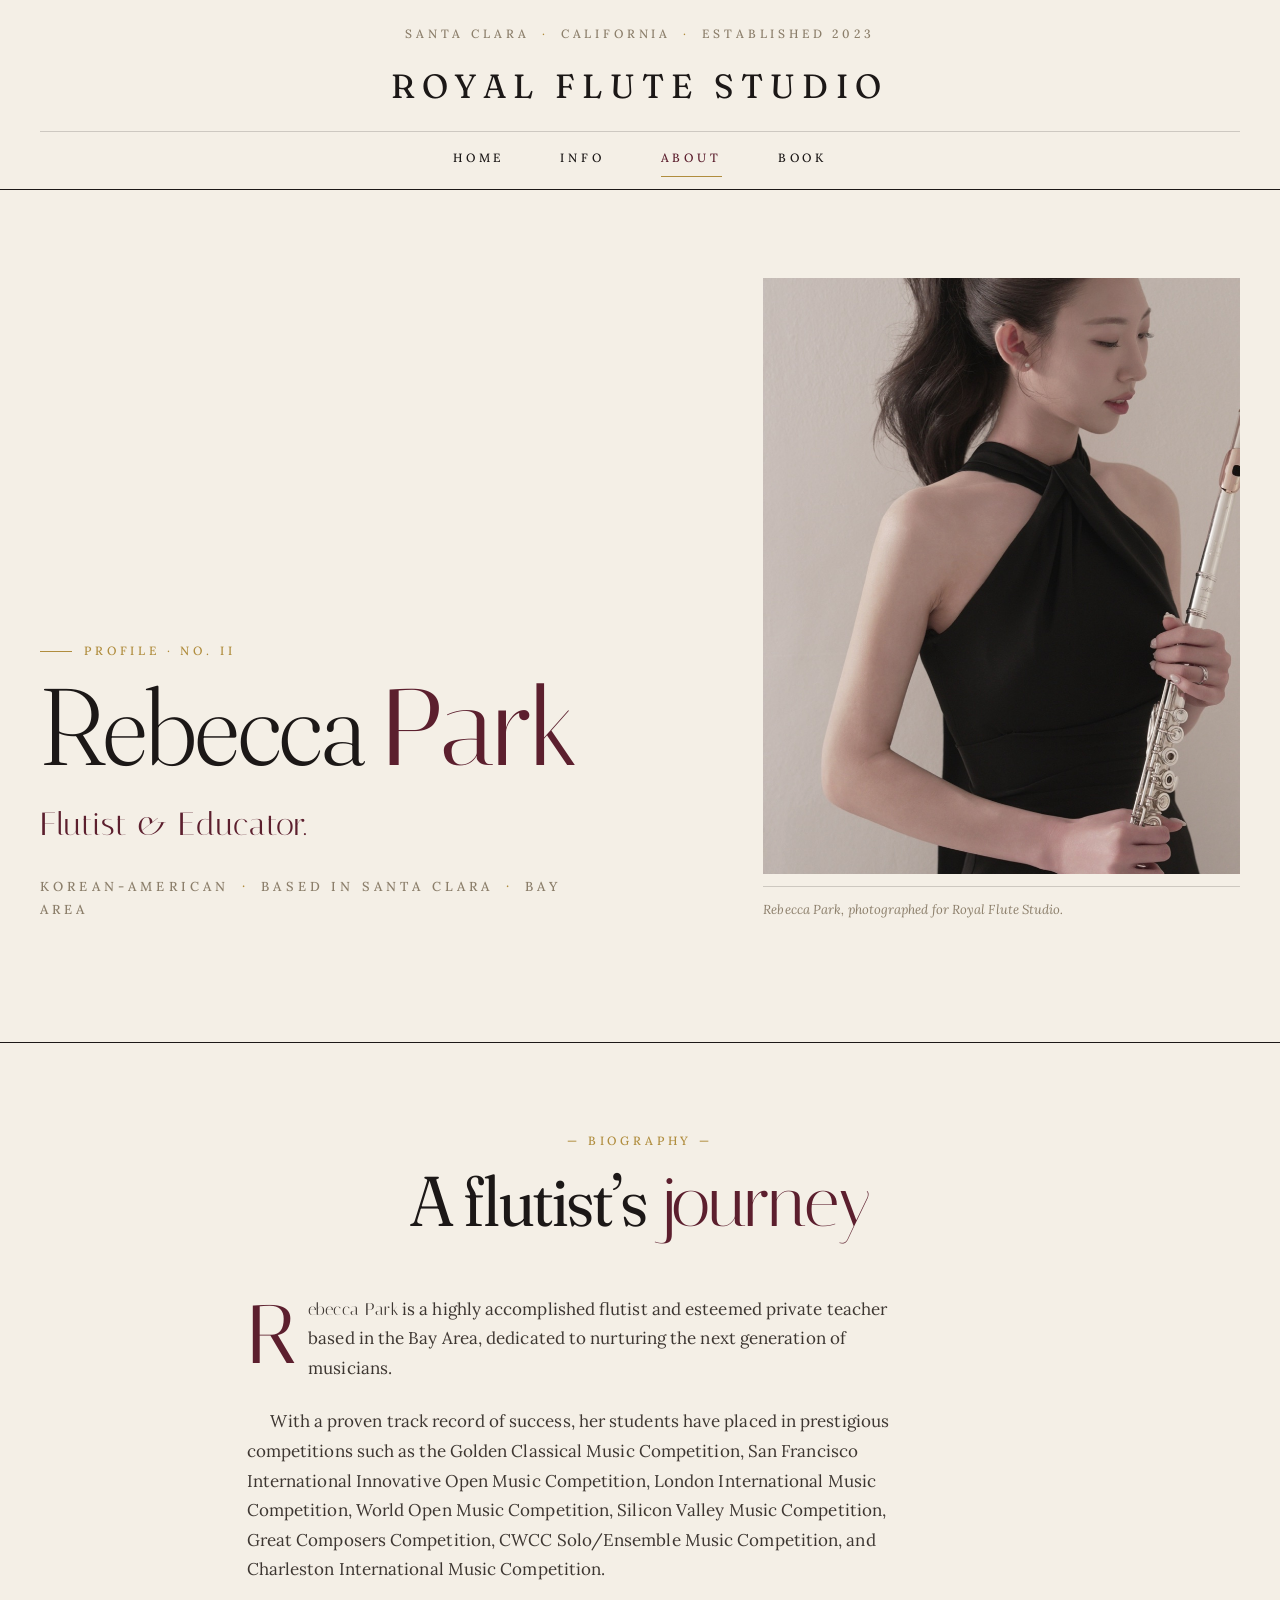
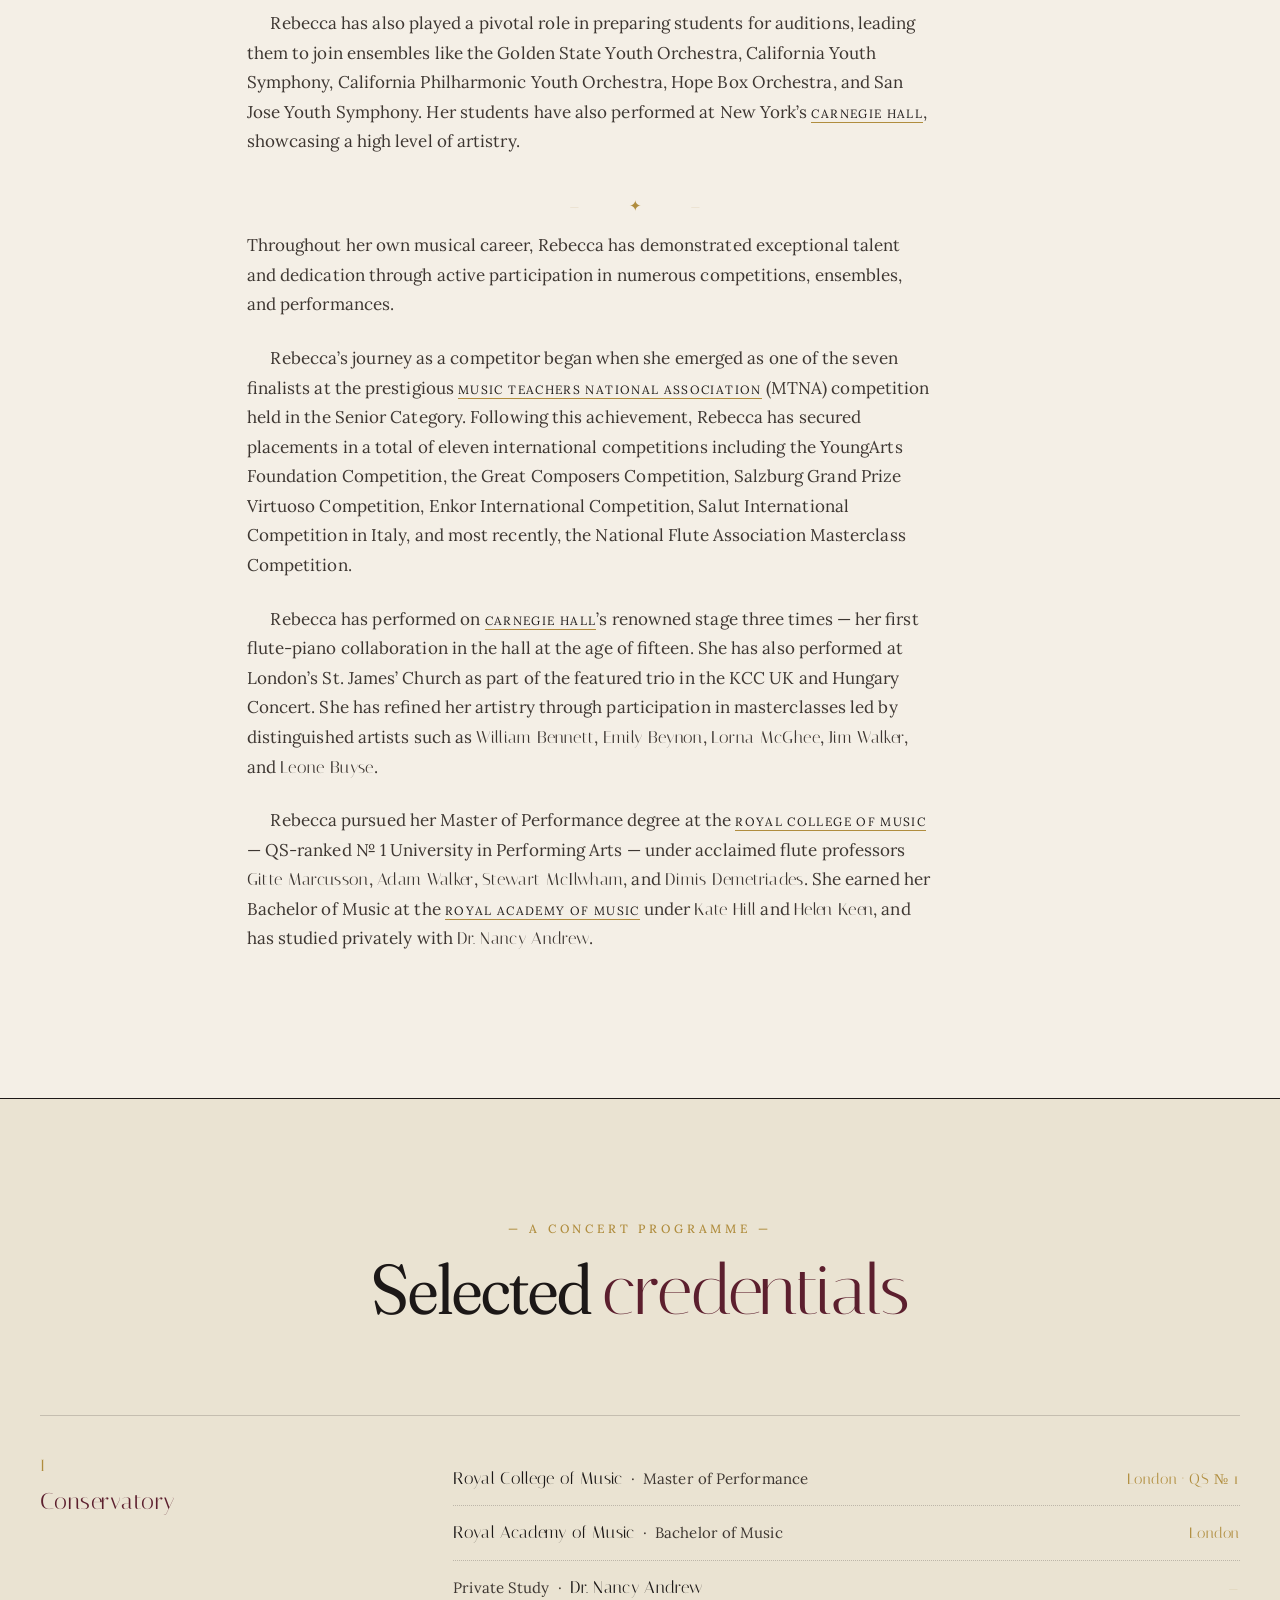
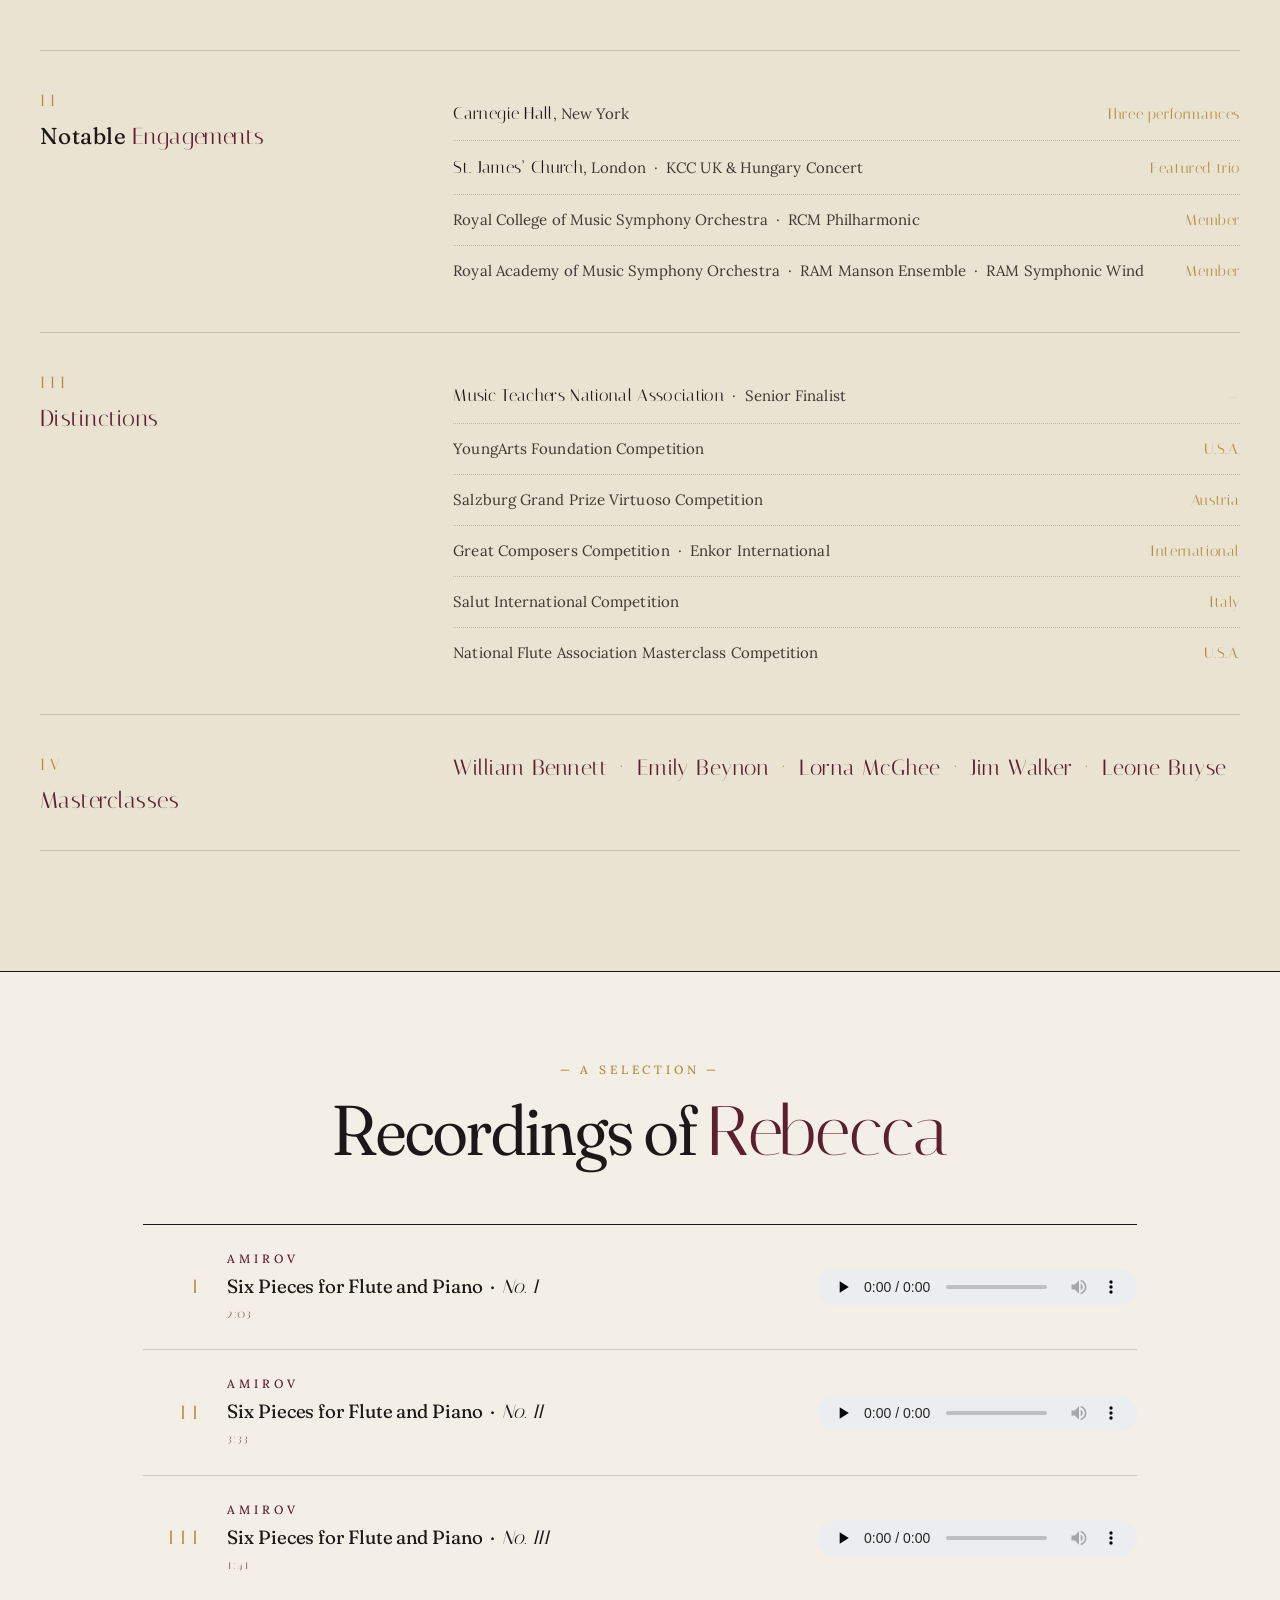
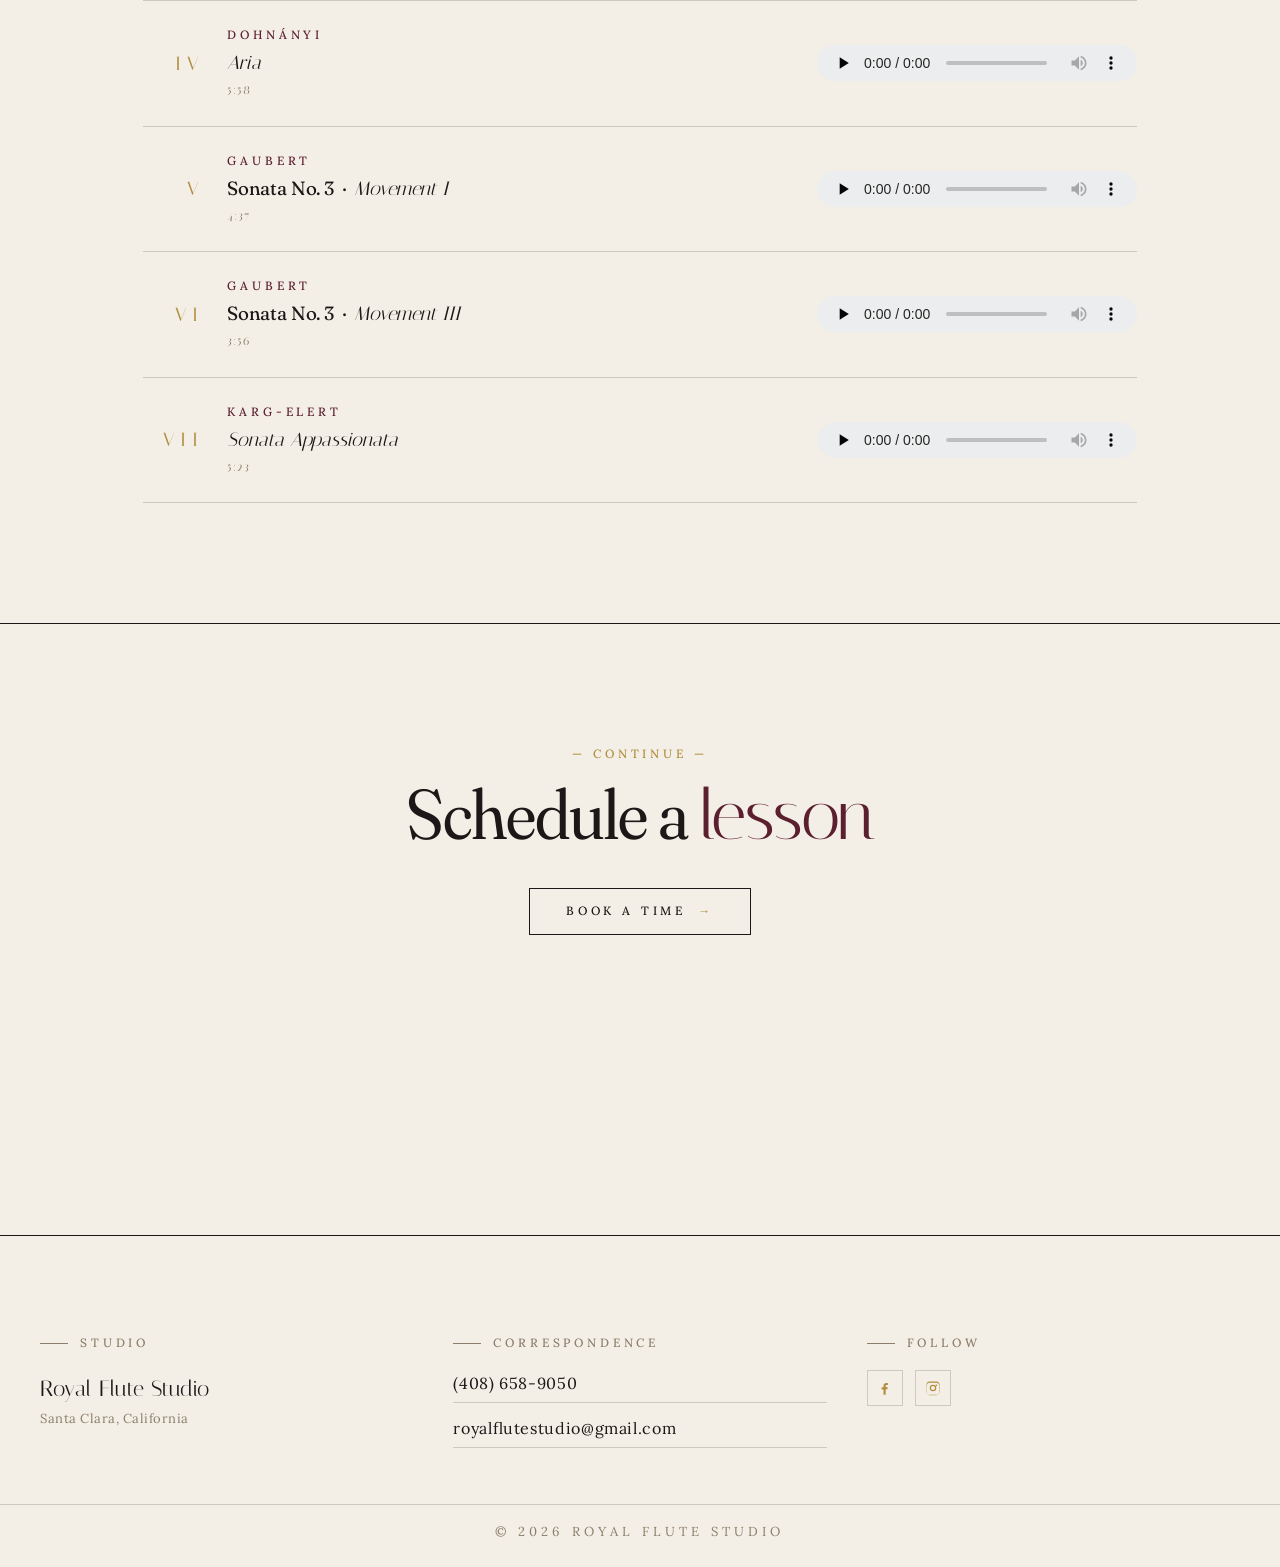
==== commit 8aa8bda7: "Add audio recordings (7 tracks) and activate Recordings section - Add 7 MP3 files under assets/audio" ====
--- a/about-me.html
+++ b/about-me.html
@@ -734,8 +734,7 @@
     </div>
   </section>
 
-  <!-- ──────── Recordings (hidden until MP3 files are uploaded to assets/audio/) ──────── -->
-  <!--
+  <!-- ──────── Recordings ──────── -->
   <section class="about-recordings reveal reveal-5">
     <div class="grid">
 
@@ -761,7 +760,7 @@
           <div class="about-recordings__meta">
             <p class="about-recordings__composer">Amirov</p>
             <p class="about-recordings__work">Six Pieces for Flute and Piano &nbsp;·&nbsp; <em>No. II</em></p>
-            <p class="about-recordings__duration">3:34</p>
+            <p class="about-recordings__duration">3:33</p>
           </div>
           <audio class="about-recordings__player" controls preload="none" src="assets/audio/02-amirov-ii.mp3"></audio>
         </li>
@@ -771,7 +770,7 @@
           <div class="about-recordings__meta">
             <p class="about-recordings__composer">Amirov</p>
             <p class="about-recordings__work">Six Pieces for Flute and Piano &nbsp;·&nbsp; <em>No. III</em></p>
-            <p class="about-recordings__duration">1:42</p>
+            <p class="about-recordings__duration">1:41</p>
           </div>
           <audio class="about-recordings__player" controls preload="none" src="assets/audio/03-amirov-iii.mp3"></audio>
         </li>
@@ -781,7 +780,7 @@
           <div class="about-recordings__meta">
             <p class="about-recordings__composer">Dohnányi</p>
             <p class="about-recordings__work"><em>Aria</em></p>
-            <p class="about-recordings__duration">5:59</p>
+            <p class="about-recordings__duration">5:58</p>
           </div>
           <audio class="about-recordings__player" controls preload="none" src="assets/audio/04-dohnanyi-aria.mp3"></audio>
         </li>
@@ -791,7 +790,7 @@
           <div class="about-recordings__meta">
             <p class="about-recordings__composer">Gaubert</p>
             <p class="about-recordings__work">Sonata No. 3 &nbsp;·&nbsp; <em>Movement I</em></p>
-            <p class="about-recordings__duration">4:38</p>
+            <p class="about-recordings__duration">4:37</p>
           </div>
           <audio class="about-recordings__player" controls preload="none" src="assets/audio/05-gaubert-mvt-i.mp3"></audio>
         </li>
@@ -806,13 +805,22 @@
           <audio class="about-recordings__player" controls preload="none" src="assets/audio/06-gaubert-mvt-iii.mp3"></audio>
         </li>
 
+        <li class="about-recordings__track">
+          <span class="about-recordings__num">VII</span>
+          <div class="about-recordings__meta">
+            <p class="about-recordings__composer">Karg-Elert</p>
+            <p class="about-recordings__work"><em>Sonata Appassionata</em></p>
+            <p class="about-recordings__duration">5:23</p>
+          </div>
+          <audio class="about-recordings__player" controls preload="none" src="assets/audio/07-karg-elert-appassionata.mp3"></audio>
+        </li>
+
       </ol>
     </div>
   </section>
-  -->
 
   <!-- ──────── Closing CTA ──────── -->
-  <section class="about-cta reveal reveal-5">
+  <section class="about-cta reveal reveal-6">
     <div class="grid">
       <div class="about-cta__inner">
         <p class="about-cta__kicker">— Continue —</p>
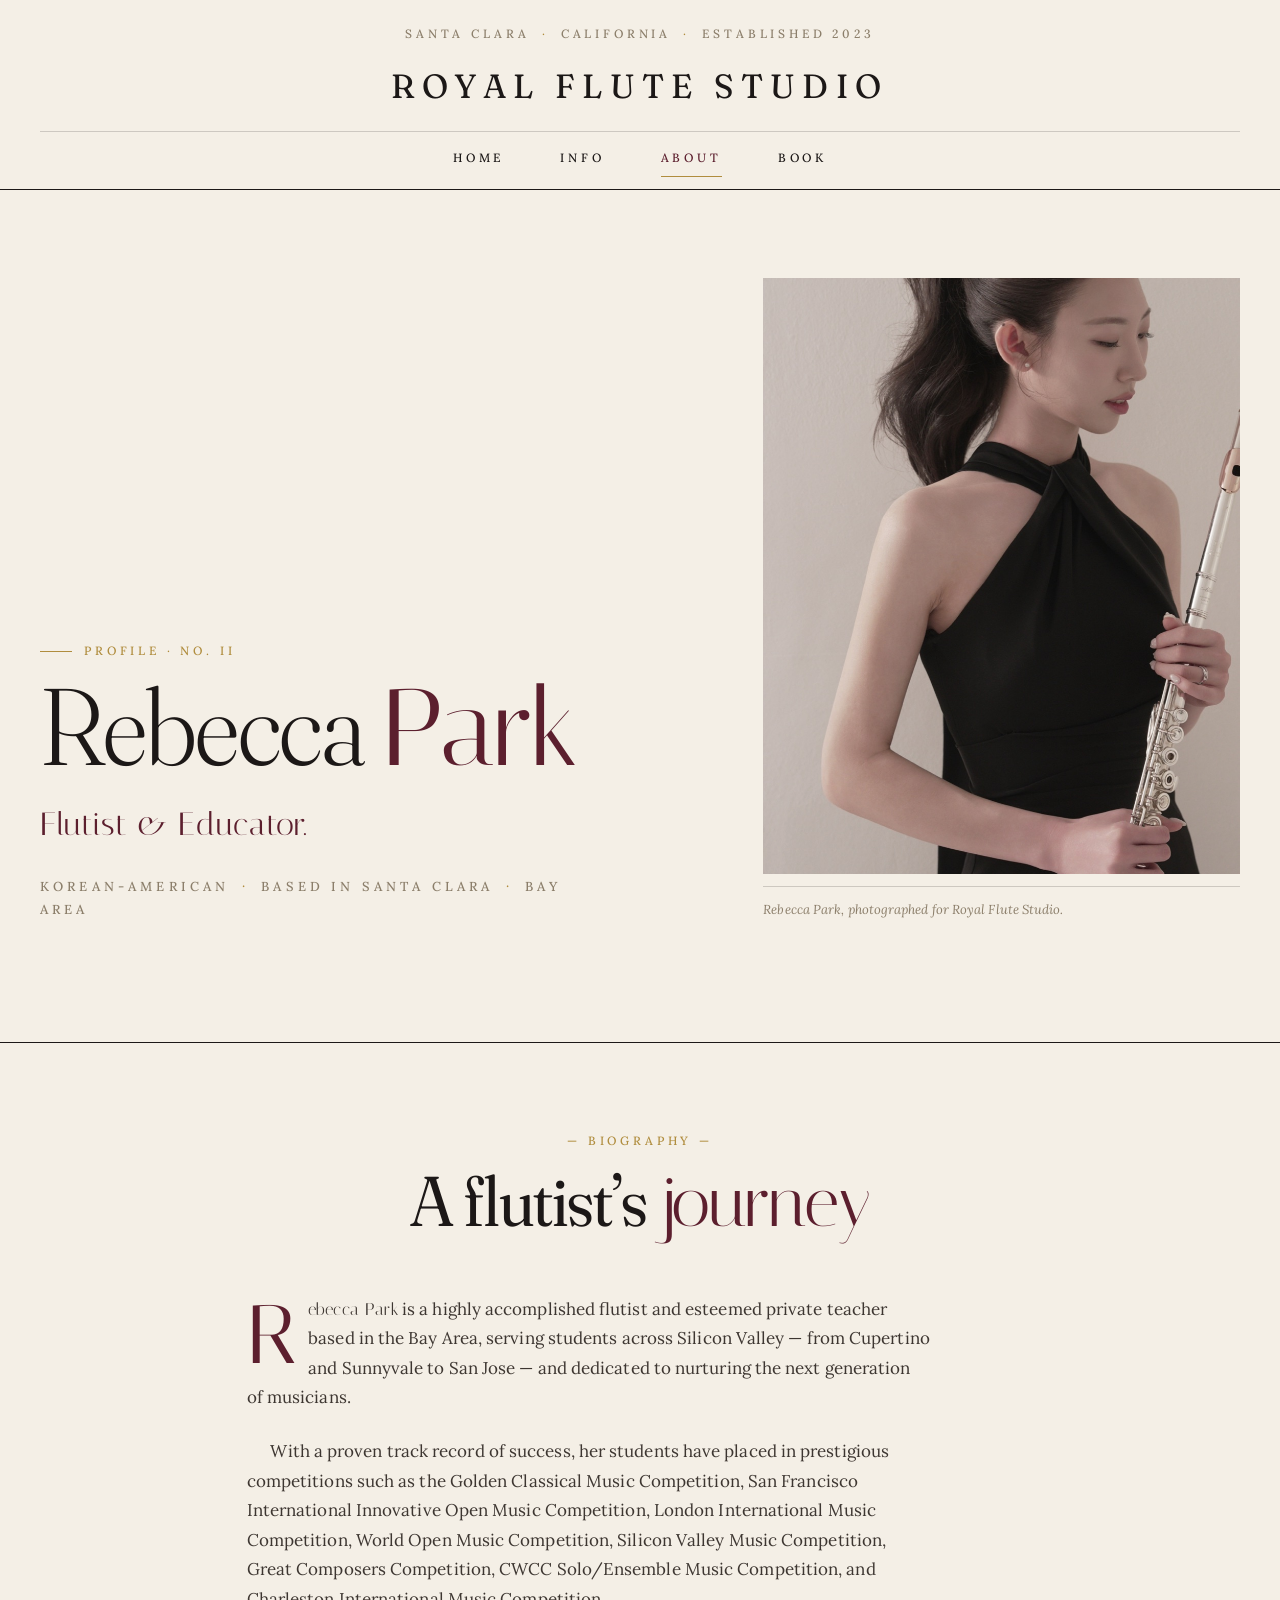
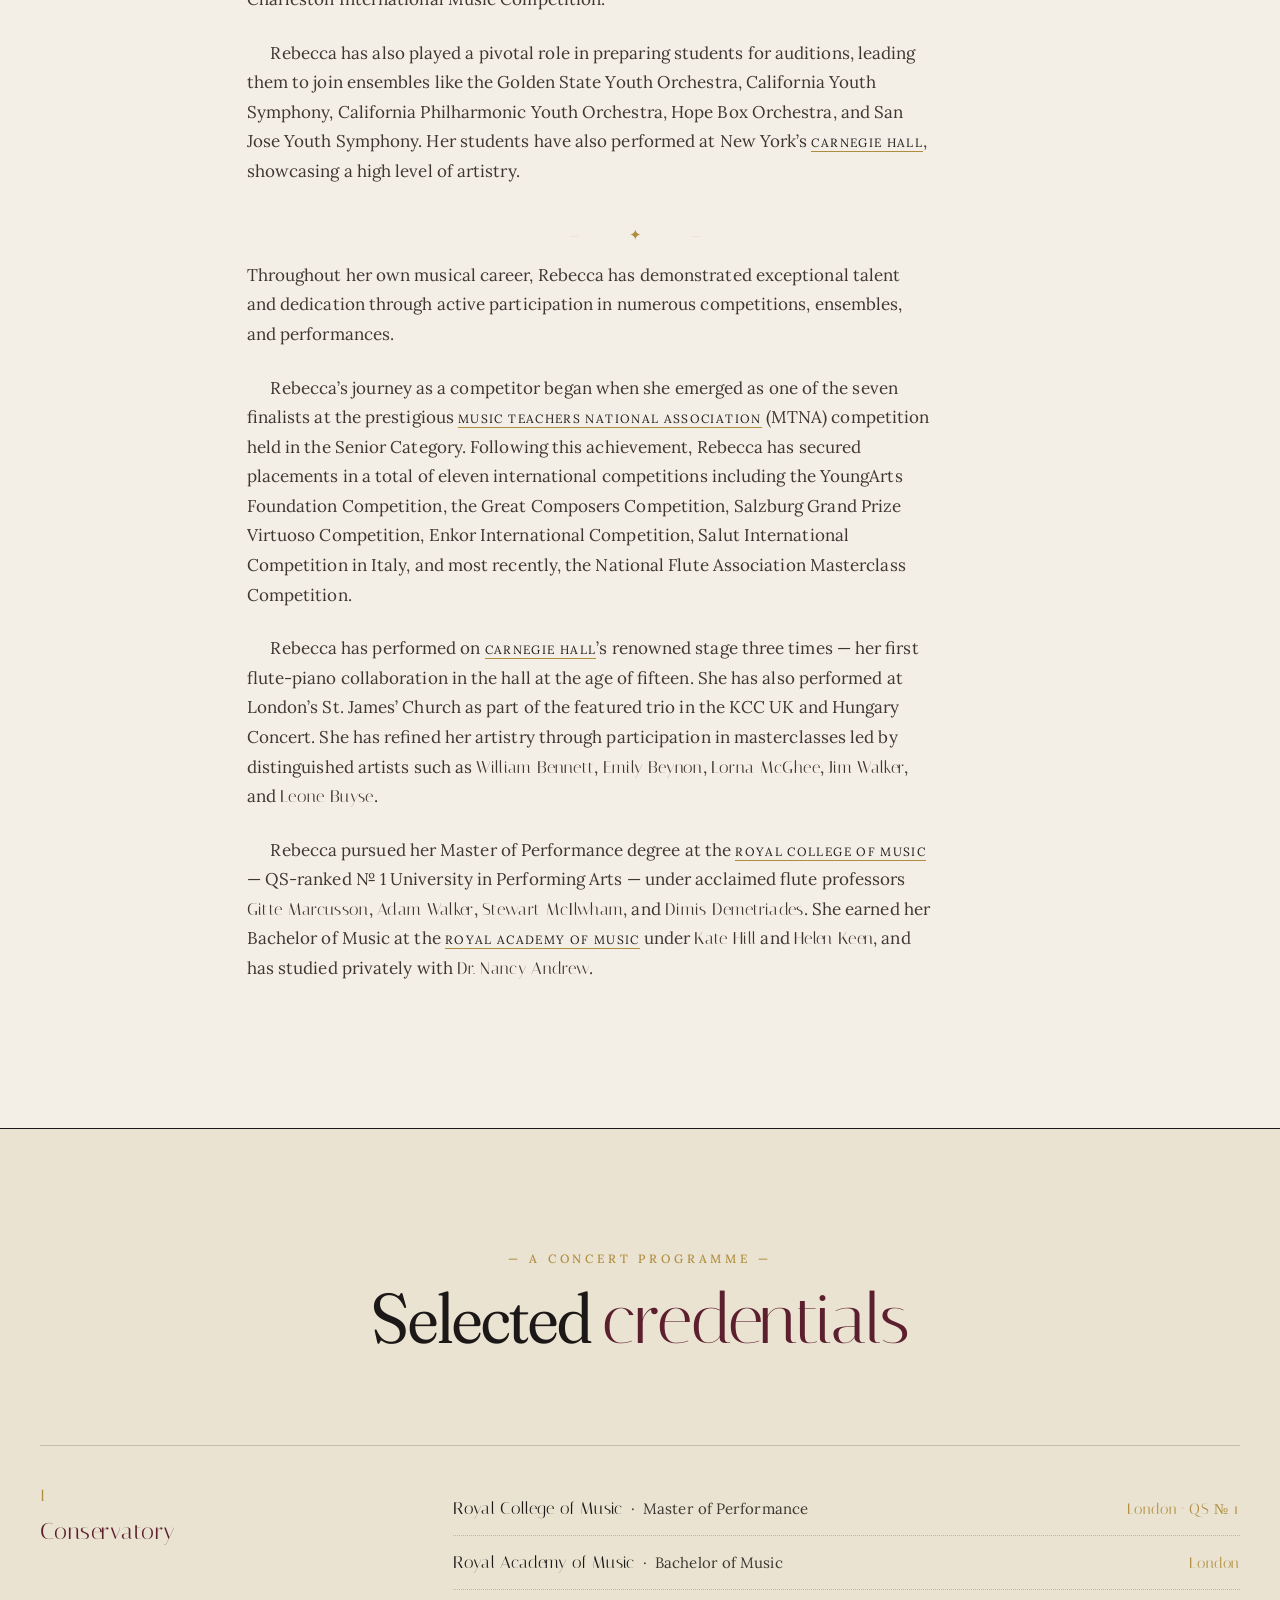
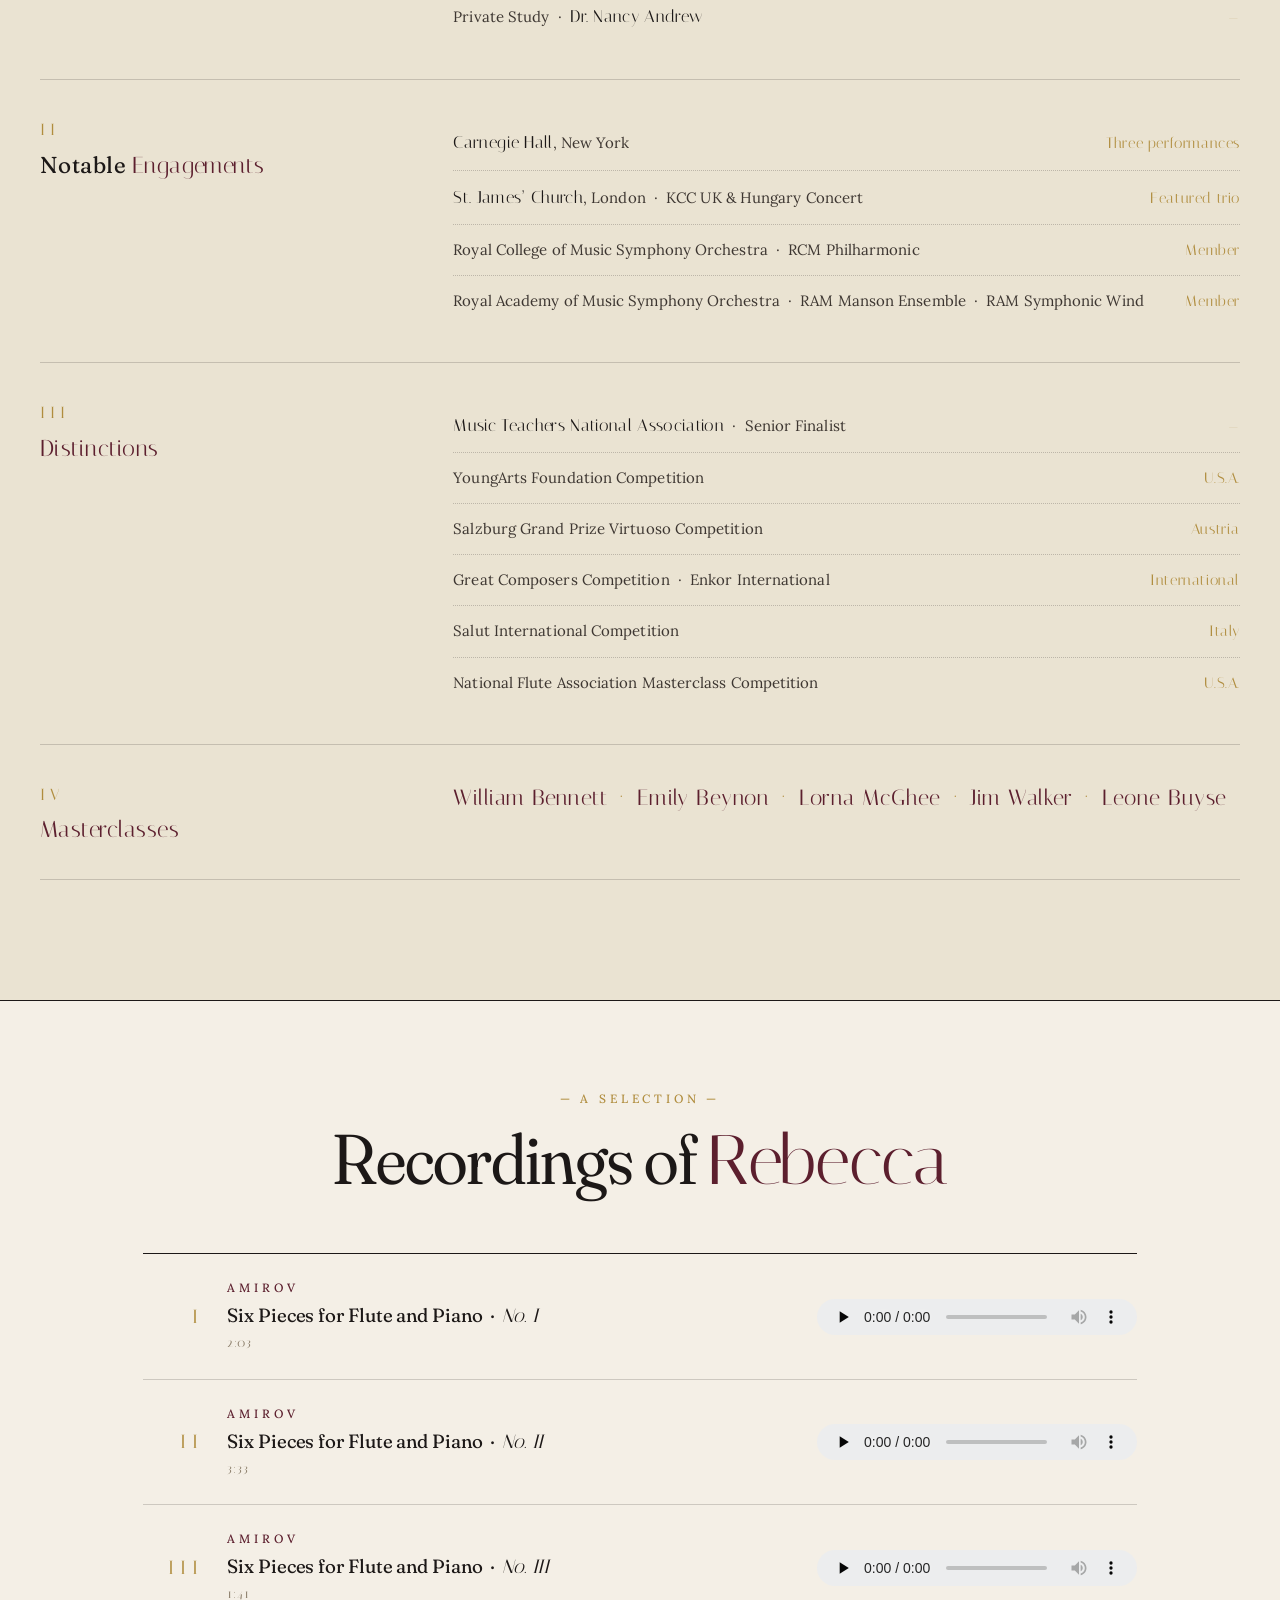
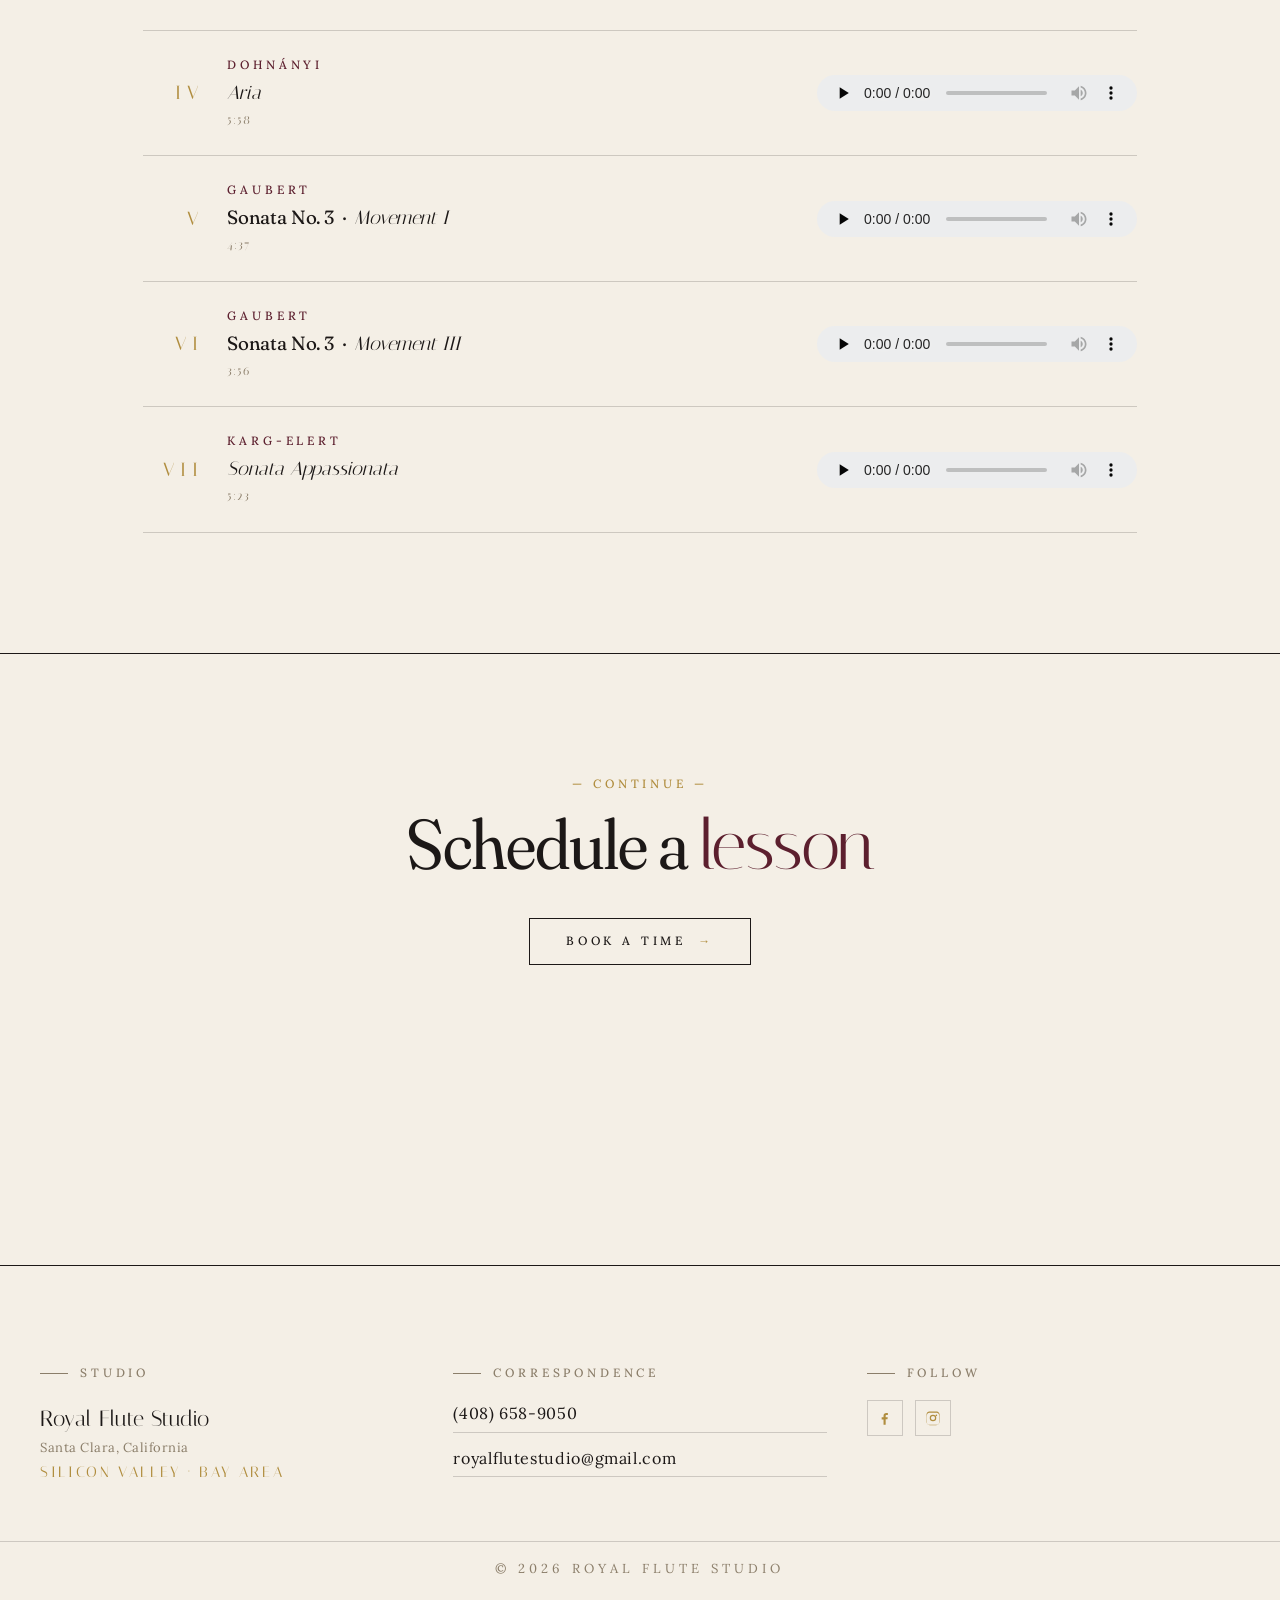
==== commit 7ecd343a: "SEO: target Bay Area / Silicon Valley keywords The site ranked well for "San Jose flute lesson" but " ====
--- a/about-me.html
+++ b/about-me.html
@@ -3,21 +3,21 @@
 <head>
   <meta charset="utf-8" />
   <meta name="viewport" content="width=device-width, initial-scale=1" />
-  <title>Rebecca Park, Flutist — Royal Flute Studio · Santa Clara</title>
-  <meta name="description" content="Rebecca Park is a Korean-American flutist and private flute teacher based in the Bay Area. Trained at the Royal College of Music and Royal Academy of Music in London, with three performances on the Carnegie Hall stage." />
+  <title>Rebecca Park — Bay Area Flute Teacher · Royal Flute Studio</title>
+  <meta name="description" content="Rebecca Park is a Korean-American flutist and Bay Area private flute teacher based in Santa Clara, serving Silicon Valley students from Cupertino, San Jose, Sunnyvale and the wider South Bay. Trained at the Royal College of Music and Royal Academy of Music in London, with three performances on the Carnegie Hall stage." />
   <link rel="canonical" href="https://royal-flute-studio.com/about-me.html" />
 
   <meta property="og:type" content="website" />
   <meta property="og:site_name" content="Royal Flute Studio" />
   <meta property="og:locale" content="en_US" />
   <meta property="og:url" content="https://royal-flute-studio.com/about-me.html" />
-  <meta property="og:title" content="Rebecca Park, Flutist — Royal Flute Studio" />
-  <meta property="og:description" content="Rebecca Park is a Korean-American flutist and private flute teacher based in the Bay Area. Trained at the Royal College of Music and Royal Academy of Music in London, with three performances on the Carnegie Hall stage." />
+  <meta property="og:title" content="Rebecca Park — Bay Area Flute Teacher · Royal Flute Studio" />
+  <meta property="og:description" content="Rebecca Park is a Korean-American flutist and Bay Area private flute teacher based in Santa Clara, serving Silicon Valley students from Cupertino, San Jose, Sunnyvale and the wider South Bay. Trained at the Royal College of Music and Royal Academy of Music in London, with three performances on the Carnegie Hall stage." />
   <meta property="og:image" content="https://royal-flute-studio.com/assets/teacher-portrait.jpeg" />
   <meta property="og:image:alt" content="Rebecca Park, founder of Royal Flute Studio" />
 
   <meta name="twitter:card" content="summary_large_image" />
-  <meta name="twitter:title" content="Rebecca Park, Flutist — Royal Flute Studio" />
+  <meta name="twitter:title" content="Rebecca Park — Bay Area Flute Teacher · Royal Flute Studio" />
   <meta name="twitter:description" content="Korean-American flutist trained at the Royal Academy and Royal College of Music. Three performances on the Carnegie Hall stage. Now teaching in Santa Clara." />
   <meta name="twitter:image" content="https://royal-flute-studio.com/assets/teacher-portrait.jpeg" />
   <link rel="icon" type="image/x-icon" href="/favicon.ico" />
@@ -560,8 +560,9 @@
 
         <p class="drop-cap">
           <span class="accent">Rebecca Park</span> is a highly accomplished flutist and esteemed
-          private teacher based in the Bay Area, dedicated to nurturing the next generation of
-          musicians.
+          private teacher based in the Bay Area, serving students across Silicon Valley
+          &mdash; from Cupertino and Sunnyvale to San Jose &mdash; and dedicated to nurturing
+          the next generation of musicians.
         </p>
 
         <p>
@@ -839,6 +840,7 @@
       <p class="eyebrow">Studio</p>
       <p class="site-footer__name">Royal Flute Studio</p>
       <p class="site-footer__loc">Santa Clara, California</p>
+      <p class="site-footer__sub">Silicon Valley · Bay Area</p>
     </div>
     <div class="col-4 site-footer__col site-footer__contact">
       <p class="eyebrow">Correspondence</p>
--- a/styles.css
+++ b/styles.css
@@ -206,3 +206,13 @@
   color: var(--muted);
   text-align: center;
 }
+
+
+.site-footer__sub {
+  font-family: var(--font-accent);
+  font-size: 0.92rem;
+  letter-spacing: 0.18em;
+  color: var(--gold);
+  margin: 0.15rem 0 0;
+  text-transform: uppercase;
+}
